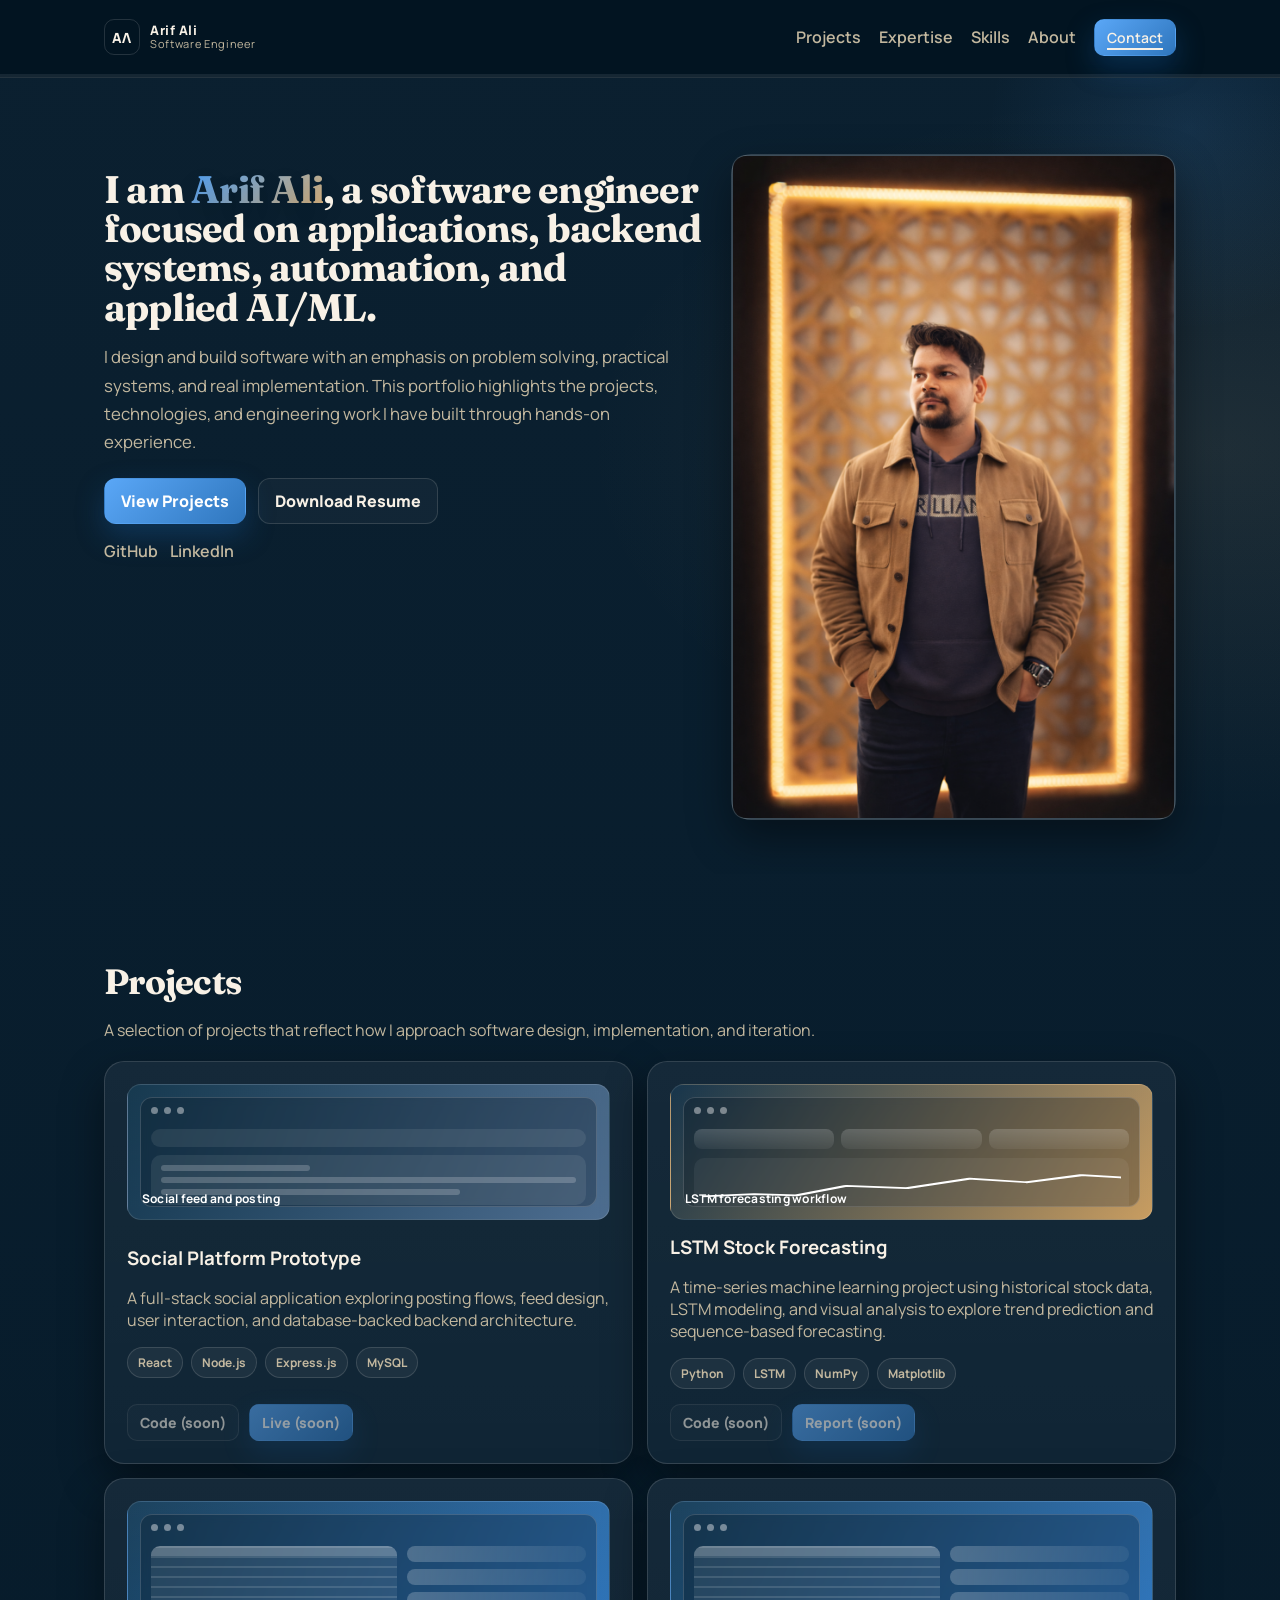
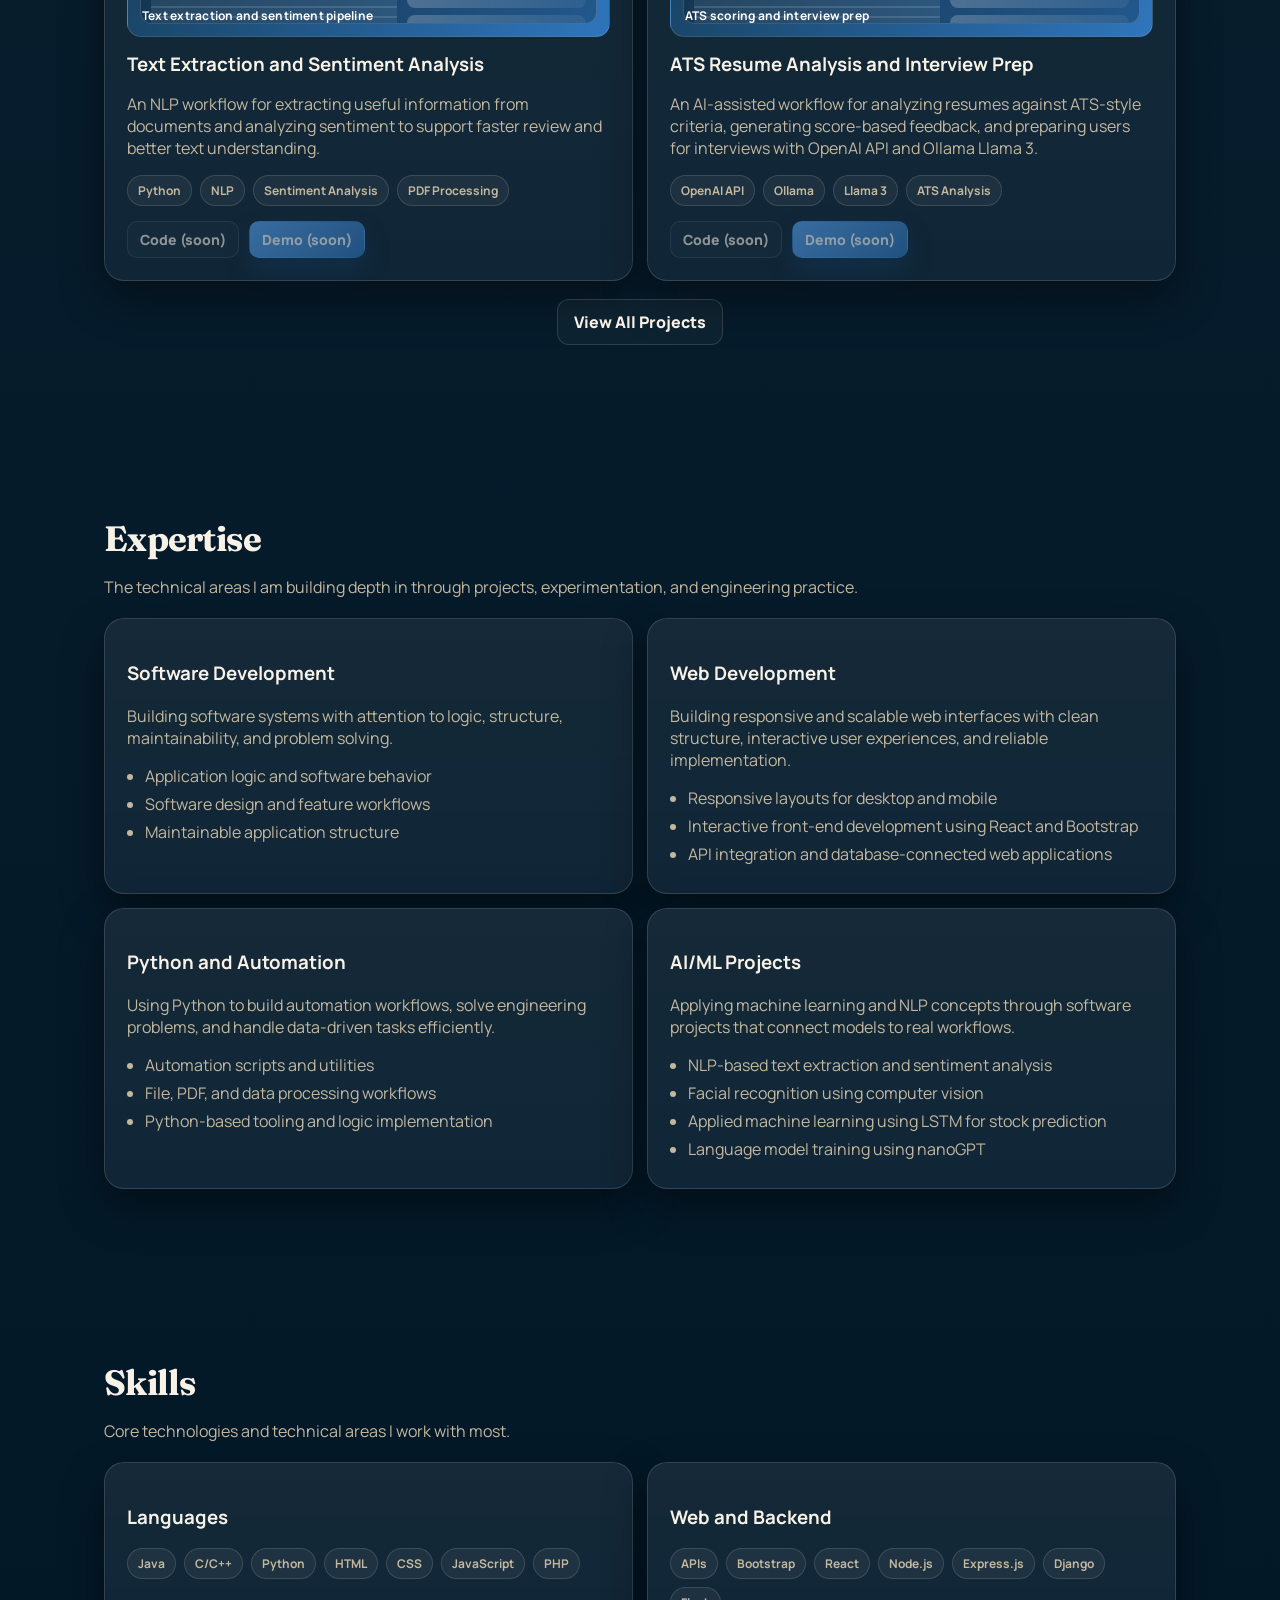
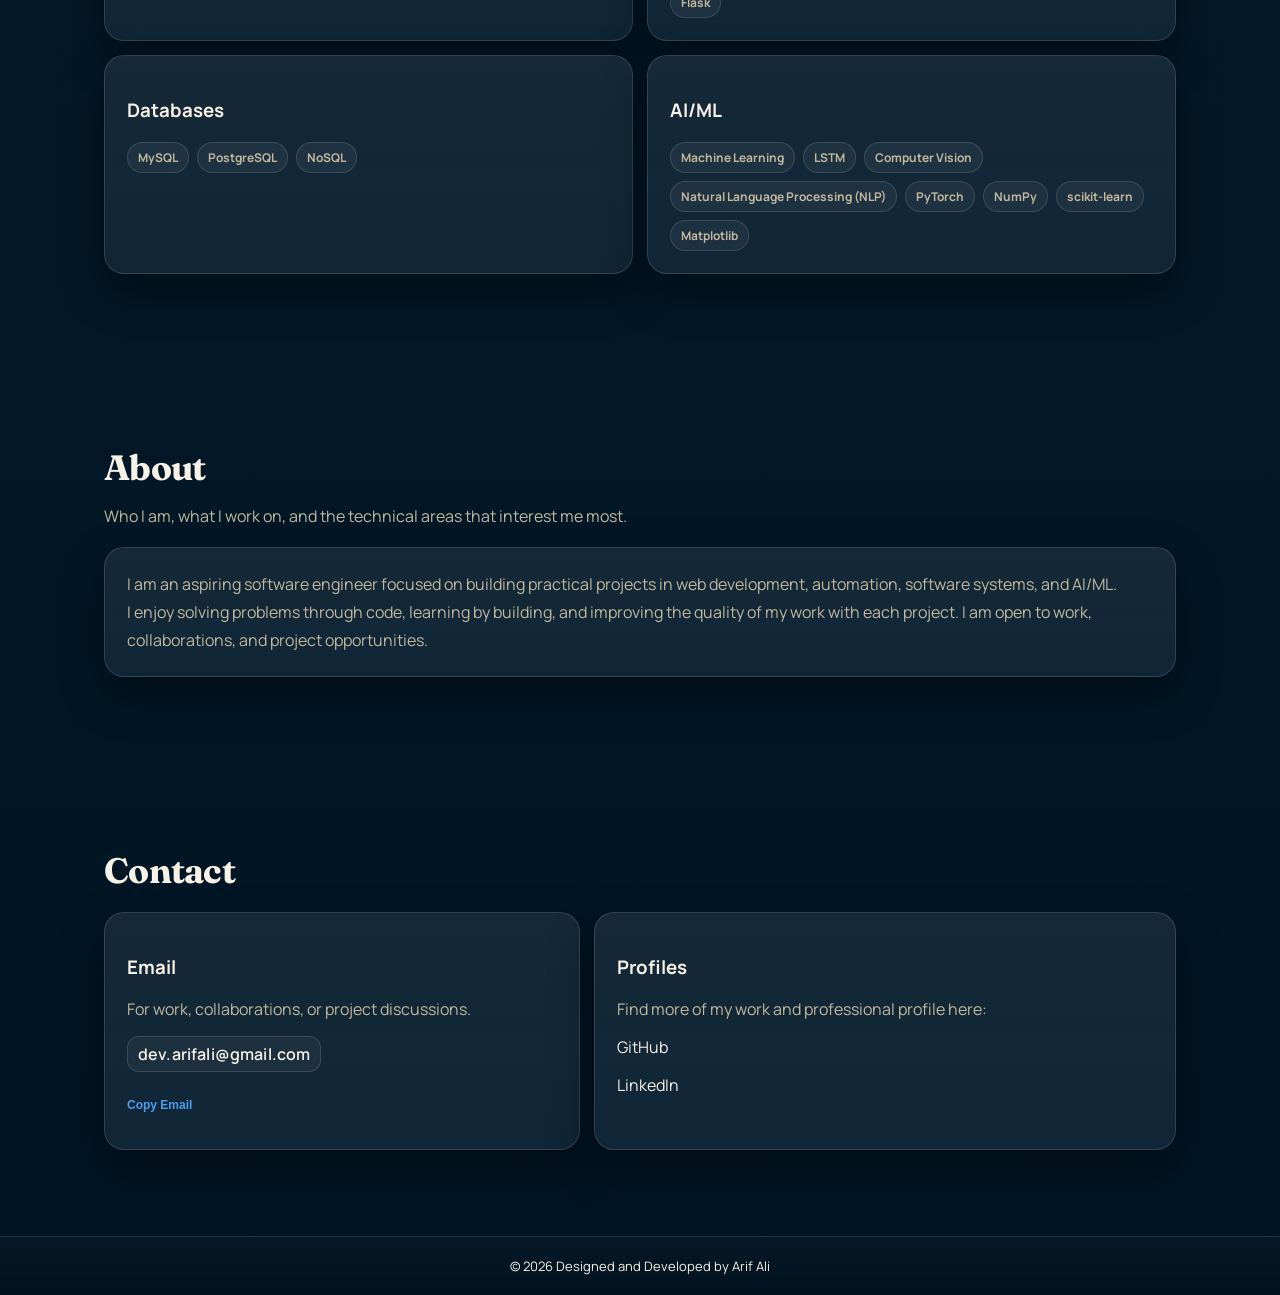
==== index.html @ b3d39519 "created portfolio website" ====
﻿<!doctype html>
<html lang="en">
<head>
  <meta charset="utf-8" />
  <meta name="viewport" content="width=device-width, initial-scale=1" />
  <title>Arif Ali | Software Engineer Portfolio</title>
  <meta name="description" content="Arif Ali - Software engineer portfolio focused on applications, backend systems, Python, automation, and AI/ML projects." />
  <meta name="author" content="Arif Ali" />
  <meta property="og:title" content="Arif Ali | Software Engineer Portfolio" />
  <meta property="og:description" content="Portfolio of Arif Ali featuring projects, skills, and software engineering work." />
  <meta property="og:type" content="website" />
  <meta property="og:url" content="https://arifali.me/" />
  <meta property="og:image" content="https://arifali.me/og-image.png" />
  <meta name="twitter:card" content="summary_large_image" />
  <meta name="twitter:title" content="Arif Ali | Software Engineer Portfolio" />
  <meta name="twitter:description" content="Portfolio of Arif Ali featuring projects, skills, and software engineering work." />
  <meta name="twitter:image" content="https://arifali.me/og-image.png" />
  <link rel="icon" type="image/svg+xml" href="data:image/svg+xml,%3Csvg xmlns='http://www.w3.org/2000/svg' viewBox='0 0 64 64'%3E%3Crect width='64' height='64' rx='14' fill='%23001524'/%3E%3Ctext x='50%25' y='54%25' text-anchor='middle' font-size='24' font-family='Arial' font-weight='700' fill='%23f8f1e6'%3EA%CE%9B%3C/text%3E%3C/svg%3E" />
  <link rel="preconnect" href="https://fonts.googleapis.com">
  <link rel="preconnect" href="https://fonts.gstatic.com" crossorigin>
  <link href="https://fonts.googleapis.com/css2?family=Manrope:wght@400;500;600;700;800&family=Fraunces:opsz,wght@9..144,600;9..144,700&display=swap" rel="stylesheet">
  <link rel="stylesheet" href="style.css" />
</head>

<body>
  <header class="header">
    <div class="container nav">
      <a class="brand" href="#top" aria-label="Home">
        <span class="brand-mark" aria-hidden="true">AΛ</span>
        <span class="brand-text">
          <strong>Arif Ali</strong>
          <small>Software Engineer</small>
        </span>
      </a>
      <button id="menuToggle" class="menu-toggle" type="button" aria-expanded="false" aria-controls="primaryMenu">Menu</button>
      <nav class="menu" id="primaryMenu" aria-label="Primary">
        <a href="#projects">Projects</a>
        <a href="#expertise">Expertise</a>
        <a href="#skills">Skills</a>
        <a href="#about">About</a>
        <a href="#contact" class="btn btn-sm">Contact</a>
      </nav>
    </div>
    <div class="scroll-progress" aria-hidden="true"><span id="scrollBar"></span></div>
  </header>

  <main id="top">
    <section class="hero">
      <div class="container hero-grid">
        <div class="reveal">
          <h1 class="h1">
            I am <span class="name-accent">Arif Ali</span>, a software engineer focused on applications,
            backend systems, automation, and applied AI/ML.
          </h1>
          <p class="sub">
            I design and build software with an emphasis on problem solving, practical systems, and
            real implementation. This portfolio highlights the projects, technologies, and engineering
            work I have built through hands-on experience.
          </p>

          <div class="cta">
            <a class="btn" href="#projects">View Projects</a>
            <a class="btn btn-ghost" href="assets/resume.pdf" target="_blank" rel="noopener noreferrer">Download Resume</a>
          </div>

          <div class="links">
            <a href="https://github.com/Er-Arif" target="_blank" rel="noopener noreferrer">GitHub</a>
            <a href="https://linkedin.com/in/arifali2904" target="_blank" rel="noopener noreferrer">LinkedIn</a>
          </div>
        </div>

        <div class="card hero-card reveal">
          <div class="hero-photo">
            <img src="assets/arif.PNG" alt="Arif Ali" />
          </div>
        </div>
      </div>
    </section>

    <section id="projects" class="section">
      <div class="container">
        <div class="section-head reveal">
          <h2 class="h2">Projects</h2>
          <p class="muted">A selection of projects that reflect how I approach software design, implementation, and iteration.</p>
        </div>

        <div class="grid">
          <article class="card project reveal">
            <div class="project-visual visual-social">
              <div class="mockup mockup-social" aria-hidden="true">
                <div class="mockup-bar">
                  <span></span><span></span><span></span>
                </div>
                <div class="mockup-screen">
                  <div class="social-composer"></div>
                  <div class="social-post">
                    <b></b><b></b><b></b>
                  </div>
                  <div class="social-post short">
                    <b></b><b></b>
                  </div>
                </div>
              </div>
              <span>Social feed and posting</span>
            </div>
            <div class="project-top">
              <h3>Social Platform Prototype</h3>
              <p class="muted">A full-stack social application exploring posting flows, feed design, user interaction, and database-backed backend architecture.</p>
              <div class="chips">
                <span>React</span><span>Node.js</span><span>Express.js</span><span>MySQL</span>
              </div>
            </div>
            <div class="project-actions">
              <a class="btn btn-sm btn-ghost" href="#" aria-disabled="true" title="Add the project repository later">Code (soon)</a>
              <a class="btn btn-sm" href="#" aria-disabled="true" title="Add the deployed project later">Live (soon)</a>
            </div>
          </article>

          <article class="card project reveal">
            <div class="project-visual visual-stock">
              <div class="mockup mockup-chart" aria-hidden="true">
                <div class="mockup-bar">
                  <span></span><span></span><span></span>
                </div>
                <div class="mockup-screen">
                  <div class="chart-stats">
                    <b></b><b></b><b></b>
                  </div>
                  <div class="chart-line">
                    <svg viewBox="0 0 160 64" preserveAspectRatio="none" aria-hidden="true">
                      <polyline points="0,48 20,44 36,46 55,30 78,34 102,18 124,24 145,12 160,16"></polyline>
                    </svg>
                  </div>
                </div>
              </div>
              <span>LSTM forecasting workflow</span>
            </div>
            <div class="project-top">
              <h3>LSTM Stock Forecasting</h3>
              <p class="muted">A time-series machine learning project using historical stock data, LSTM modeling, and visual analysis to explore trend prediction and sequence-based forecasting.</p>
              <div class="chips">
                <span>Python</span><span>LSTM</span><span>NumPy</span><span>Matplotlib</span>
              </div>
            </div>
            <div class="project-actions">
              <a class="btn btn-sm btn-ghost" href="#" aria-disabled="true" title="Add the project repository later">Code (soon)</a>
              <a class="btn btn-sm" href="#" aria-disabled="true" title="Add the project write-up later">Report (soon)</a>
            </div>
          </article>

          <article class="card project reveal">
            <div class="project-visual visual-nlp">
              <div class="mockup mockup-doc" aria-hidden="true">
                <div class="mockup-bar">
                  <span></span><span></span><span></span>
                </div>
                <div class="mockup-screen">
                  <div class="doc-sheet"></div>
                  <div class="doc-panel">
                    <b></b><b></b><b></b><b></b>
                  </div>
                </div>
              </div>
              <span>Text extraction and sentiment pipeline</span>
            </div>
            <div class="project-top">
              <h3>Text Extraction and Sentiment Analysis</h3>
              <p class="muted">An NLP workflow for extracting useful information from documents and analyzing sentiment to support faster review and better text understanding.</p>
              <div class="chips">
                <span>Python</span><span>NLP</span><span>Sentiment Analysis</span><span>PDF Processing</span>
              </div>
            </div>
            <div class="project-actions">
              <a class="btn btn-sm btn-ghost" href="#" aria-disabled="true" title="Add the project repository later">Code (soon)</a>
              <a class="btn btn-sm" href="#" aria-disabled="true" title="Add the demo later">Demo (soon)</a>
            </div>
          </article>

          <article class="card project reveal">
            <div class="project-visual visual-nlp">
              <div class="mockup mockup-doc" aria-hidden="true">
                <div class="mockup-bar">
                  <span></span><span></span><span></span>
                </div>
                <div class="mockup-screen">
                  <div class="doc-sheet"></div>
                  <div class="doc-panel">
                    <b></b><b></b><b></b><b></b>
                  </div>
                </div>
              </div>
              <span>ATS scoring and interview prep</span>
            </div>
            <div class="project-top">
              <h3>ATS Resume Analysis and Interview Prep</h3>
              <p class="muted">An AI-assisted workflow for analyzing resumes against ATS-style criteria, generating score-based feedback, and preparing users for interviews with OpenAI API and Ollama Llama 3.</p>
              <div class="chips">
                <span>OpenAI API</span><span>Ollama</span><span>Llama 3</span><span>ATS Analysis</span>
              </div>
            </div>
            <div class="project-actions">
              <a class="btn btn-sm btn-ghost" href="#" aria-disabled="true" title="Add the project repository later">Code (soon)</a>
              <a class="btn btn-sm" href="#" aria-disabled="true" title="Add the demo later">Demo (soon)</a>
            </div>
          </article>
        </div>

        <div class="section-actions reveal">
          <a class="btn btn-ghost" href="projects.html">View All Projects</a>
        </div>
      </div>
    </section>

    <section id="expertise" class="section">
      <div class="container">
        <div class="section-head reveal">
          <h2 class="h2">Expertise</h2>
          <p class="muted">The technical areas I am building depth in through projects, experimentation, and engineering practice.</p>
        </div>

        <div class="grid">
          <article class="card reveal">
            <h3>Software Development</h3>
            <p class="muted">Building software systems with attention to logic, structure, maintainability, and problem solving.</p>
            <ul class="list">
              <li>Application logic and software behavior</li>
              <li>Software design and feature workflows</li>
              <li>Maintainable application structure</li>
            </ul>
          </article>

          <article class="card reveal">
            <h3>Web Development</h3>
            <p class="muted">Building responsive and scalable web interfaces with clean structure, interactive user experiences, and reliable implementation.</p>
            <ul class="list">
              <li>Responsive layouts for desktop and mobile</li>
              <li>Interactive front-end development using React and Bootstrap</li>
              <li>API integration and database-connected web applications</li>
            </ul>
          </article>

          <article class="card reveal">
            <h3>Python and Automation</h3>
            <p class="muted">Using Python to build automation workflows, solve engineering problems, and handle data-driven tasks efficiently.</p>
            <ul class="list">
              <li>Automation scripts and utilities</li>
              <li>File, PDF, and data processing workflows</li>
              <li>Python-based tooling and logic implementation</li>
            </ul>
          </article>

          <article class="card reveal">
            <h3>AI/ML Projects</h3>
            <p class="muted">Applying machine learning and NLP concepts through software projects that connect models to real workflows.</p>
            <ul class="list">
              <li>NLP-based text extraction and sentiment analysis</li>
              <li>Facial recognition using computer vision</li>
              <li>Applied machine learning using LSTM for stock prediction</li>
              <li>Language model training using nanoGPT</li>
            </ul>
          </article>
        </div>
      </div>
    </section>

    <section id="skills" class="section">
      <div class="container">
        <div class="section-head reveal">
          <h2 class="h2">Skills</h2>
          <p class="muted">Core technologies and technical areas I work with most.</p>
        </div>

        <div class="grid skills-grid">
          <article class="card reveal">
            <h3>Languages</h3>
            <div class="chips">
              <span>Java</span><span>C/C++</span><span>Python</span><span>HTML</span><span>CSS</span><span>JavaScript</span><span>PHP</span>
            </div>
          </article>

          <article class="card reveal">
            <h3>Web and Backend</h3>
            <div class="chips">
              <span>APIs</span><span>Bootstrap</span><span>React</span><span>Node.js</span><span>Express.js</span><span>Django</span><span>Flask</span>
            </div>
          </article>

          <article class="card reveal">
            <h3>Databases</h3>
            <div class="chips">
              <span>MySQL</span><span>PostgreSQL</span><span>NoSQL</span>
            </div>
          </article>

          <article class="card reveal">
            <h3>AI/ML</h3>
            <div class="chips">
              <span>Machine Learning</span><span>LSTM</span><span>Computer Vision</span><span>Natural Language Processing (NLP)</span><span>PyTorch</span><span>NumPy</span><span>scikit-learn</span><span>Matplotlib</span>
            </div>
          </article>
        </div>
      </div>
    </section>

    <section id="about" class="section">
      <div class="container">
        <div class="section-head reveal">
          <h2 class="h2">About</h2>
          <p class="muted">Who I am, what I work on, and the technical areas that interest me most.</p>
        </div>

        <div class="card about reveal">
          <p>
            I am an aspiring software engineer focused on building practical projects in web
            development, automation, software systems, and AI/ML. <br>I enjoy solving problems
            through code, learning by building, and improving the quality of my work with each
            project. I am open to work, collaborations, and project opportunities.
          </p>
        </div>
      </div>
    </section>

    <section id="contact" class="section">
      <div class="container">
        <div class="section-head reveal">
          <h2 class="h2">Contact</h2>
        </div>

        <div class="grid contact-grid">
          <div class="card reveal">
            <h3>Email</h3>
            <p class="muted">For work, collaborations, or project discussions.</p>
            <p><a class="contact-email" href="mailto:dev.arifali@gmail.com">dev.arifali@gmail.com</a></p>
            <button class="btn btn-sm btn-ghost copy-email-btn" type="button" data-email="dev.arifali@gmail.com">Copy Email</button>
            <p class="muted small copy-email-status" aria-live="polite"></p>
          </div>

          <div class="card reveal">
            <h3>Profiles</h3>
            <p class="muted">Find more of my work and professional profile here:</p>
            <p><a href="https://github.com/Er-Arif" target="_blank" rel="noopener noreferrer">GitHub</a></p>
            <p><a href="https://linkedin.com/in/arifali2904" target="_blank" rel="noopener noreferrer">LinkedIn</a></p>
          </div>
        </div>
      </div>
    </section>
  </main>

  <footer class="footer">
    <div class="container footer-inner">
      <div class="footer-bottom">
        <span class="muted footer-status">© <span id="year"></span> Designed and Developed by Arif Ali</span>
      </div>
    </div>
  </footer>

  <script src="script.js"></script>
</body>
</html>
---- style.css ----
﻿:root{
  --bg:#001524;
  --bg-soft:#0b2030;
  --ink:#f8f1e6;
  --muted:#c3b89f;
  --line:rgba(248,241,230,.14);
  --brand:#4c9df2;
  --brand-strong:#2f76bd;
  --accent:#d7b07a;
  --card:#102535;
  --shadow:0 18px 44px rgba(0,0,0,.42);
  --header-bg:rgba(2,19,33,.9);
  --footer-bg:rgba(2,19,33,.82);
  --glow-1:rgba(76,157,242,.16);
  --glow-2:rgba(215,176,122,.1);
  --hero-halo:rgba(76,157,242,.12);
  --ghost-bg:rgba(255,255,255,.045);
  --chip-bg:rgba(255,255,255,.05);
  --progress-track:rgba(255,255,255,.08);
  --radius:20px;
  --max:1120px;
}
*{box-sizing:border-box}
html{scroll-behavior:smooth}
body{
  margin:0;
  color:var(--ink);
  font-family:Manrope, "Segoe UI", sans-serif;
  background:
    radial-gradient(900px 460px at 10% -10%, var(--glow-1), transparent 70%),
    radial-gradient(900px 520px at 95% 10%, var(--glow-2), transparent 70%),
    linear-gradient(180deg, var(--bg-soft), var(--bg));
}
::selection{
  background:rgba(88,178,160,.24);
  color:var(--ink);
}

main{overflow:hidden}
a{color:inherit;text-decoration:none}
a:hover{opacity:.9}
.container{max-width:var(--max);margin:0 auto;padding:0 24px}

.header{
  position:sticky;
  top:0;
  z-index:50;
  border-bottom:1px solid var(--line);
  background:var(--header-bg);
  backdrop-filter:blur(8px);
}
.scroll-progress{
  height:3px;
  width:100%;
  background:var(--progress-track);
}
.scroll-progress span{
  display:block;
  width:0%;
  height:100%;
  background:linear-gradient(90deg,var(--brand),var(--accent));
  transition:width .12s linear;
}
.nav{
  height:74px;
  display:flex;
  align-items:center;
  justify-content:space-between;
  gap:14px;
  position:relative;
}
.brand{
  display:inline-flex;
  align-items:center;
  gap:10px;
  font-family:Fraunces, Georgia, serif;
  letter-spacing:.3px;
}
.brand-mark{
  width:36px;
  height:36px;
  display:grid;
  place-items:center;
  border-radius:10px;
  font-family:Manrope, "Segoe UI", sans-serif;
  font-size:14px;
  font-weight:800;
  letter-spacing:.03em;
  color:var(--ink);
  background:transparent;
  border:1px solid var(--line);
  box-shadow:none;
}
.brand-text{
  display:flex;
  flex-direction:column;
  line-height:1.05;
}
.brand-text strong{
  font-family:Manrope, "Segoe UI", sans-serif;
  font-size:13px;
  font-weight:800;
  letter-spacing:.04em;
  color:var(--ink);
}
.brand-text small{
  font-family:Manrope, "Segoe UI", sans-serif;
  font-size:11px;
  color:var(--muted);
  letter-spacing:.06em;
}
.menu{display:flex;gap:18px;align-items:center}
.menu a{color:var(--muted);font-weight:600}
.menu a:hover{color:var(--ink)}
.menu a.active{
  color:var(--ink);
  text-decoration:underline;
  text-decoration-thickness:2px;
  text-underline-offset:5px;
}
.menu-toggle{
  display:none;
  border:1px solid var(--line);
  background:var(--ghost-bg);
  color:var(--ink);
  padding:8px 12px;
  border-radius:10px;
  font-weight:700;
}

.section{padding:86px 0}
.hero{padding:76px 0 54px}
.hero{
  position:relative;
  overflow:hidden;
}
.hero::after{
  content:"";
  position:absolute;
  width:420px;
  height:420px;
  right:-120px;
  top:-160px;
  border-radius:50%;
  background:radial-gradient(circle, var(--hero-halo), transparent 68%);
  transform:translateY(var(--hero-shift, 0px));
  pointer-events:none;
}
.hero-grid{
  display:grid;
  grid-template-columns:1.15fr .85fr;
  gap:24px;
  align-items:start;
  position:relative;
  z-index:1;
}
.h1{
  margin:16px 0 14px;
  font-family:Fraunces, Georgia, serif;
  font-size:clamp(1.6rem, 5vw, 2.4rem);
  line-height:1.02;
  letter-spacing:-.02em;
}
.name-accent{
  background:linear-gradient(135deg, var(--brand), var(--accent));
  -webkit-background-clip:text;
  background-clip:text;
  color:transparent;
  display:inline-block;
  text-shadow:0 10px 24px rgba(0,0,0,.16);
}
.sub{
  max-width:57ch;
  color:var(--muted);
  font-size:1.05rem;
  line-height:1.68;
}
.cta,.links{display:flex;flex-wrap:wrap;gap:12px}
.cta{margin-top:22px}
.links{margin-top:16px;color:var(--muted);font-weight:600}

.btn{
  display:inline-flex;
  align-items:center;
  justify-content:center;
  border:1px solid transparent;
  border-radius:12px;
  padding:11px 16px;
  font-weight:800;
  transition:transform .2s ease, box-shadow .2s ease;
}
.btn:hover{transform:translateY(-2px)}
.btn:active{transform:translateY(0)}
.btn:not(.btn-ghost){
  background:linear-gradient(135deg, #5aa7f7, #2f76bd);
  color:#fff;
  box-shadow:0 12px 28px rgba(24,95,164,.34);
}
.btn-ghost{
  border-color:rgba(248,241,230,.14);
  background:rgba(255,255,255,.035);
  color:var(--ink);
}
.btn-sm{padding:8px 12px;font-size:14px;border-radius:10px}

.card{
  background:
    linear-gradient(180deg, rgba(255,255,255,.018), rgba(255,255,255,0)),
    var(--card);
  border:1px solid var(--line);
  border-radius:var(--radius);
  box-shadow:var(--shadow);
  padding:22px;
  transition:transform .2s ease, box-shadow .2s ease;
}
.card:hover{
  transform:translateY(-3px);
  box-shadow:0 18px 44px rgba(0,0,0,.4);
}
.hero-card{
  display:flex;
  flex-direction:column;
  gap:14px;
  align-self:start;
  padding:0;
}
.hero-photo{
  border-radius:14px;
  overflow:hidden;
  min-height:220px;
  border:1px solid var(--line);
  background:var(--ghost-bg);
}
.hero-photo img{
  display:block;
  width:100%;
  height:100%;
  object-fit:cover;
}

.section-head{margin-bottom:20px}
.section-actions{
  margin-top:18px;
  display:flex;
  justify-content:center;
}
.h2{
  margin:0 0 7px;
  font-size:clamp(1.6rem, 3vw, 2.2rem);
  font-family:Fraunces, Georgia, serif;
  letter-spacing:-.02em;
}
.eyebrow{
  margin:0 0 10px;
  color:var(--accent);
  font-size:12px;
  font-weight:800;
  letter-spacing:.14em;
  text-transform:uppercase;
}
.page-hero{
  padding-bottom:30px;
}
.page-intro{
  max-width:760px;
}
.muted{color:var(--muted)}
.small{font-size:13px}

.grid{display:grid;grid-template-columns:repeat(2,minmax(0,1fr));gap:14px}
.skills-grid{
  grid-template-columns:repeat(2,minmax(0,1fr));
}
.project{
  min-height:208px;
  display:flex;
  flex-direction:column;
  justify-content:space-between;
}
.project-visual{
  border:1px solid var(--line);
  border-radius:14px;
  height:136px;
  margin-bottom:14px;
  position:relative;
  overflow:hidden;
  padding:12px;
}
.project-visual::before{
  content:"";
  position:absolute;
  inset:0;
  background:linear-gradient(180deg, rgba(255,255,255,.03), rgba(255,255,255,0));
  pointer-events:none;
}
.project-visual > span{
  position:absolute;
  left:14px;
  bottom:12px;
  font-size:12px;
  font-weight:700;
  color:#fff;
  letter-spacing:.02em;
  z-index:2;
}
.mockup{
  position:relative;
  height:100%;
  border:1px solid rgba(255,255,255,.16);
  border-radius:12px;
  background:rgba(7,15,26,.28);
  backdrop-filter:blur(4px);
  overflow:hidden;
}
.mockup-bar{
  display:flex;
  gap:6px;
  padding:9px 10px 7px;
}
.mockup-bar span{
  position:static;
  width:7px;
  height:7px;
  border-radius:999px;
  background:rgba(255,255,255,.42);
}
.mockup-screen{
  display:grid;
  height:calc(100% - 23px);
  padding:8px 10px 28px;
}
.mockup-gallery .mockup-screen{
  grid-template-columns:24px 1fr;
  gap:10px;
}
.mockup-sidebar{
  border-radius:7px;
  background:linear-gradient(180deg, rgba(255,255,255,.18), rgba(255,255,255,.04));
}
.mockup-gallery-grid{
  display:grid;
  grid-template-columns:repeat(3, minmax(0, 1fr));
  gap:7px;
}
.mockup-gallery-grid i,
.doc-panel b,
.chart-stats b,
.social-post b{
  display:block;
}
.mockup-gallery-grid i{
  border-radius:8px;
  background:linear-gradient(135deg, rgba(255,255,255,.22), rgba(255,255,255,.05));
}
.mockup-doc .mockup-screen{
  grid-template-columns:1.1fr .8fr;
  gap:10px;
}
.doc-sheet{
  border-radius:9px;
  background:
    linear-gradient(180deg, rgba(255,255,255,.24) 0 10px, transparent 10px),
    repeating-linear-gradient(180deg, rgba(255,255,255,.13), rgba(255,255,255,.13) 2px, transparent 2px, transparent 10px),
    rgba(255,255,255,.08);
}
.doc-panel{
  display:grid;
  gap:7px;
  align-content:start;
}
.doc-panel b{
  height:16px;
  border-radius:999px;
  background:linear-gradient(90deg, rgba(255,255,255,.22), rgba(255,255,255,.06));
}
.chart-stats{
  display:grid;
  grid-template-columns:repeat(3, minmax(0, 1fr));
  gap:7px;
  margin-bottom:9px;
}
.chart-stats b{
  height:20px;
  border-radius:8px;
  background:linear-gradient(180deg, rgba(255,255,255,.18), rgba(255,255,255,.06));
}
.chart-line{
  border-radius:10px;
  background:rgba(255,255,255,.05);
  padding:10px 8px;
  min-height:58px;
}
.chart-line svg{
  width:100%;
  height:100%;
}
.chart-line polyline{
  fill:none;
  stroke:#fff;
  stroke-width:3;
  stroke-linecap:round;
  stroke-linejoin:round;
}
.mockup-social .mockup-screen{
  gap:8px;
  align-content:start;
}
.social-composer,
.social-post{
  border-radius:10px;
  background:rgba(255,255,255,.08);
}
.social-composer{
  height:18px;
}
.social-post{
  padding:10px;
  display:grid;
  gap:6px;
}
.social-post.short{
  width:78%;
}
.social-post b{
  height:6px;
  border-radius:999px;
  background:rgba(255,255,255,.2);
}
.social-post b:first-child{
  width:36%;
}
.social-post b:nth-child(2){
  width:100%;
}
.social-post b:nth-child(3){
  width:72%;
}
.visual-photo{background:linear-gradient(130deg, #173d62, #876445)}
.visual-nlp{background:linear-gradient(130deg, #153c58, #2f76bd)}
.visual-stock{background:linear-gradient(130deg, #102f46, #c89d61)}
.visual-social{background:linear-gradient(130deg, #0f334a, #4e6e91)}
.project h3{margin:0}
.project-actions{display:flex;gap:10px;margin-top:15px;flex-wrap:wrap}
.project a[aria-disabled="true"]{opacity:.55;pointer-events:none}

.chips{display:flex;gap:8px;flex-wrap:wrap;margin-top:12px}
.chips span{
  padding:6px 10px;
  border-radius:999px;
  border:1px solid var(--line);
  background:var(--chip-bg);
  color:var(--muted);
  font-size:12px;
  font-weight:700;
}
.list{margin:10px 0 0;padding-left:18px;color:var(--muted)}
.list li{margin:6px 0}
.about p{margin:0;color:var(--muted);line-height:1.75}
.contact-email{
  display:inline-flex;
  align-items:center;
  padding:6px 10px;
  border:1px solid var(--line);
  border-radius:12px;
  background:var(--ghost-bg);
  color:var(--ink);
  font-weight:600;
  letter-spacing:.01em;
}
.copy-email-btn{
  margin-top:10px;
  padding:0;
  border:none;
  background:transparent;
  color:var(--brand);
  font-size:12px;
  font-weight:700;
  border-radius:0;
  box-shadow:none;
}
.copy-email-btn:hover{
  transform:none;
  color:var(--accent);
  text-decoration:underline;
  text-underline-offset:4px;
}
.copy-email-btn:active{
  transform:none;
}
.copy-email-status{margin-top:10px}

.contact-grid{grid-template-columns:.9fr 1.1fr}
.footer{
  border-top:1px solid var(--line);
  padding:20px 0;
  background:
    linear-gradient(180deg, rgba(255,255,255,.02), rgba(255,255,255,0)),
    var(--footer-bg);
}
.footer-inner{
  display:block;
}
.footer-bottom{
  display:flex;
  justify-content:center;
}
.footer-status{
  font-size:13px;
  text-align:center;
  color:#f8f1e6;
}

.reveal{
  opacity:0;
  transform:translateY(16px);
  transition:opacity .55s ease, transform .55s ease;
}
.reveal.is-visible{
  opacity:1;
  transform:translateY(0);
}

@media (max-width:900px){
  .nav{height:auto;padding:16px 0;flex-wrap:wrap;gap:16px}
  .hero-grid{grid-template-columns:1fr}
  .contact-grid,.grid{grid-template-columns:1fr}
  .footer-top{
    flex-direction:column;
    align-items:flex-start;
  }
  .menu-toggle{
    display:inline-flex;
    margin-left:auto;
    padding:10px 14px;
    border-radius:12px;
  }
  .menu{
    position:absolute;
    right:0;
    top:100%;
    width:max-content;
    min-width:190px;
    margin-top:10px;
    padding:14px 16px;
    border:1px solid var(--line);
    border-radius:16px;
    background:var(--bg-soft);
    display:none;
    flex-direction:column;
    align-items:flex-start;
    gap:12px;
    box-shadow:var(--shadow);
    z-index:60;
  }
  .menu.open{display:flex}
  .menu a{font-size:15px}
  .brand-mark{width:40px;height:40px;font-size:15px}
  .brand-text strong{font-size:12px}
  .brand-text small{font-size:11px}
}

@media (max-width:560px){
  .container{padding:0 16px}
  .section{padding:70px 0}
  .hero{padding-top:58px}
}
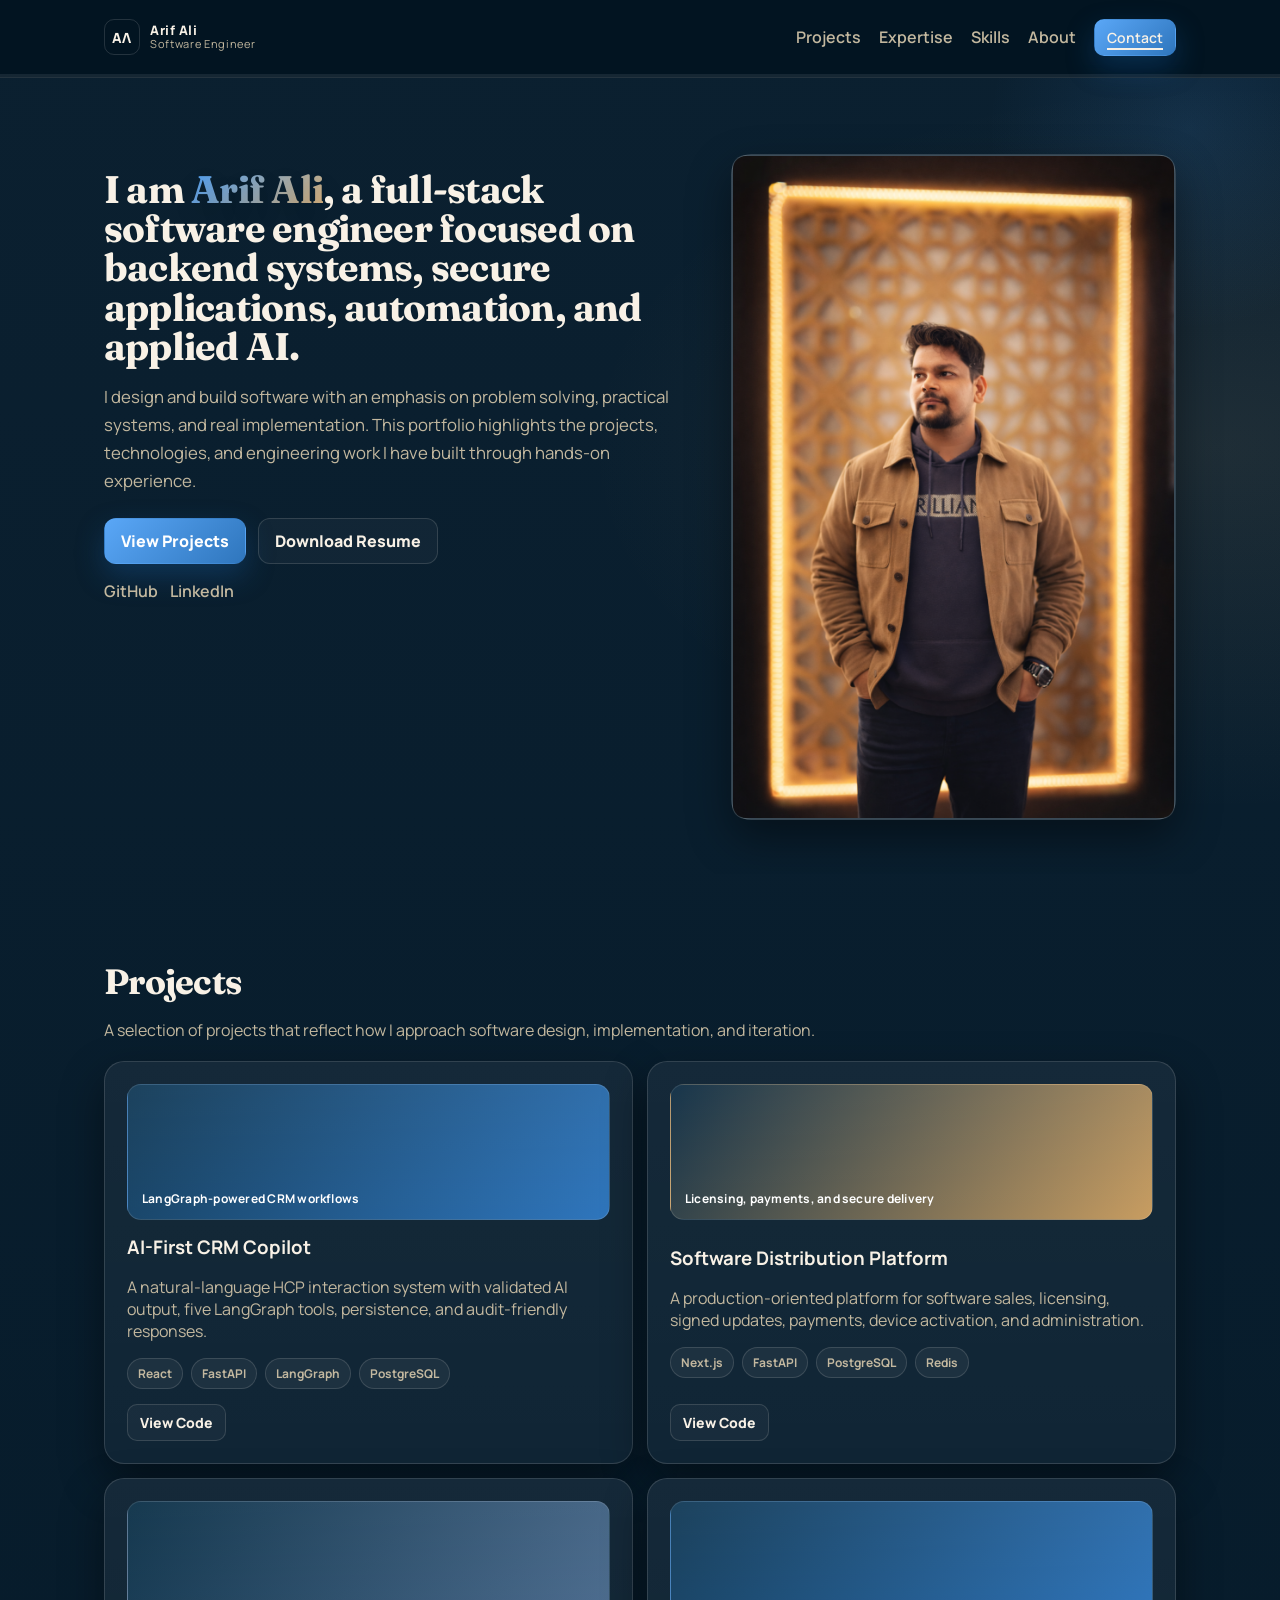
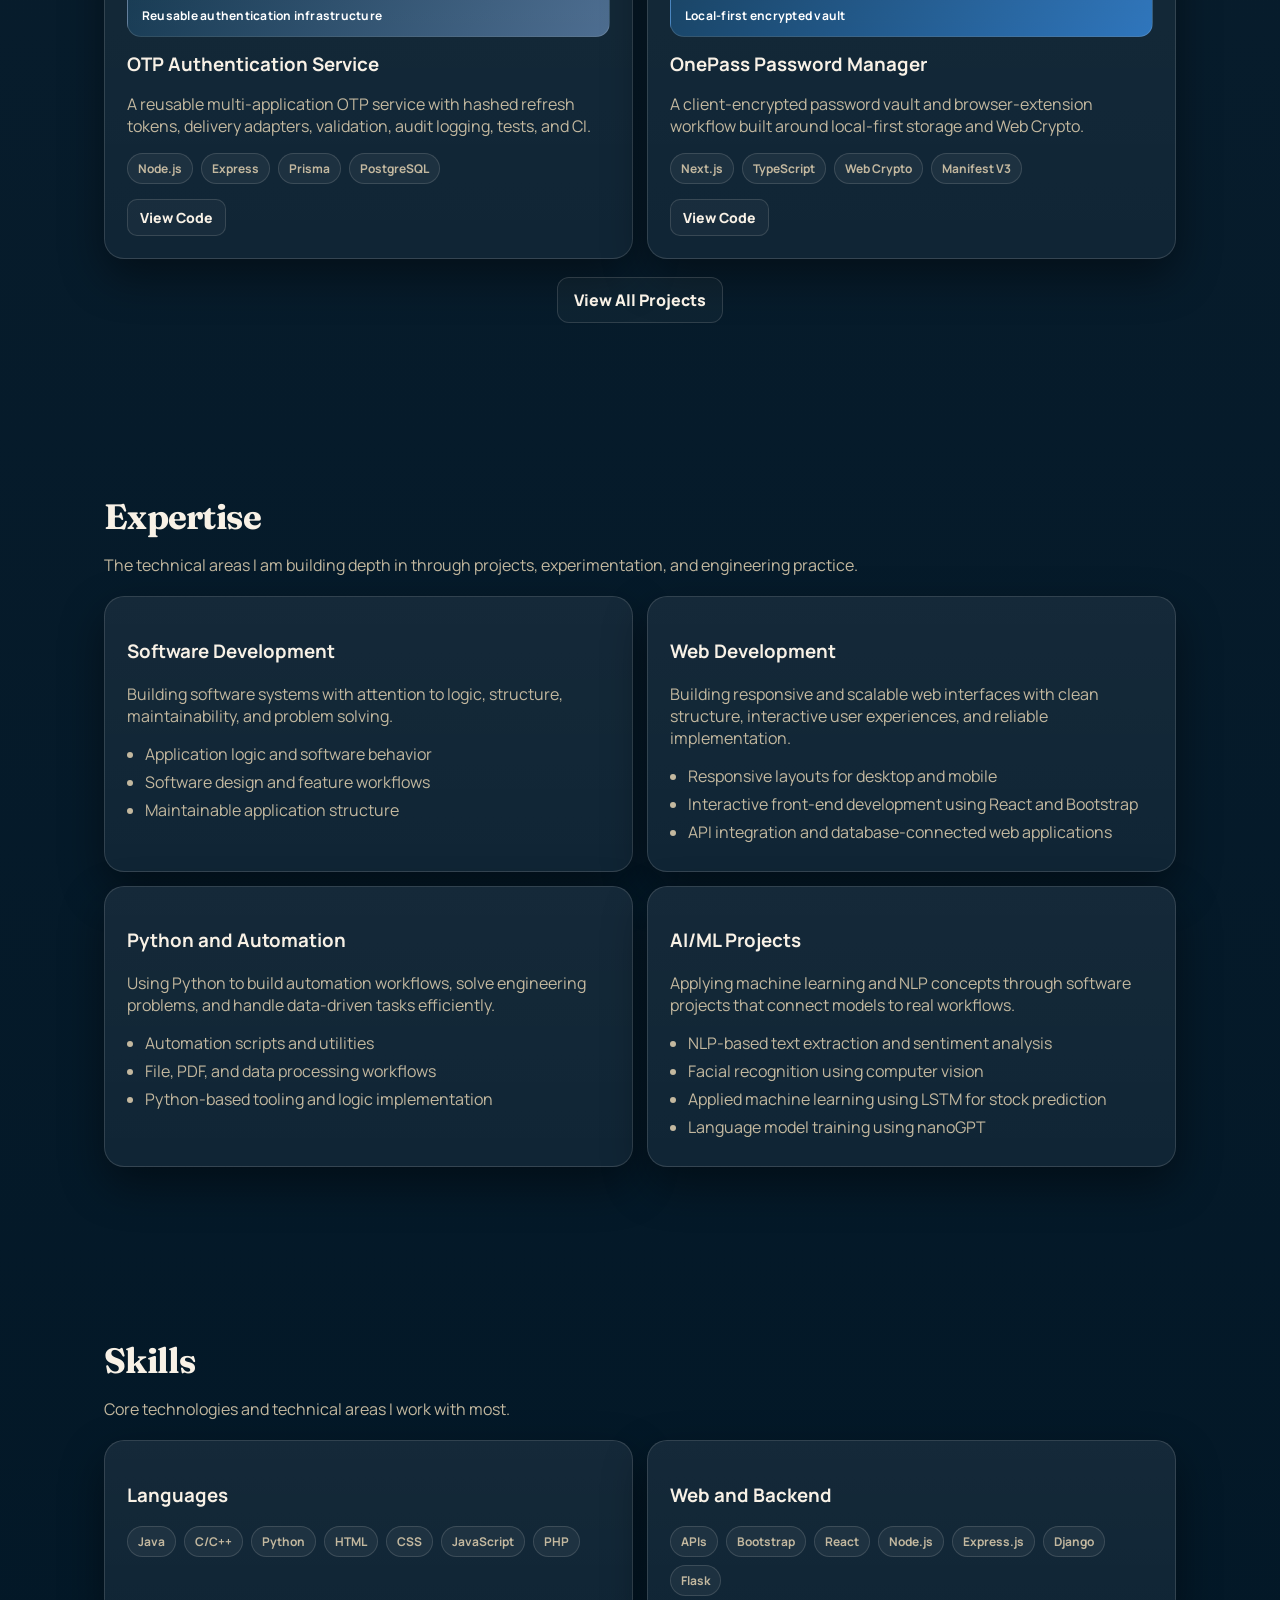
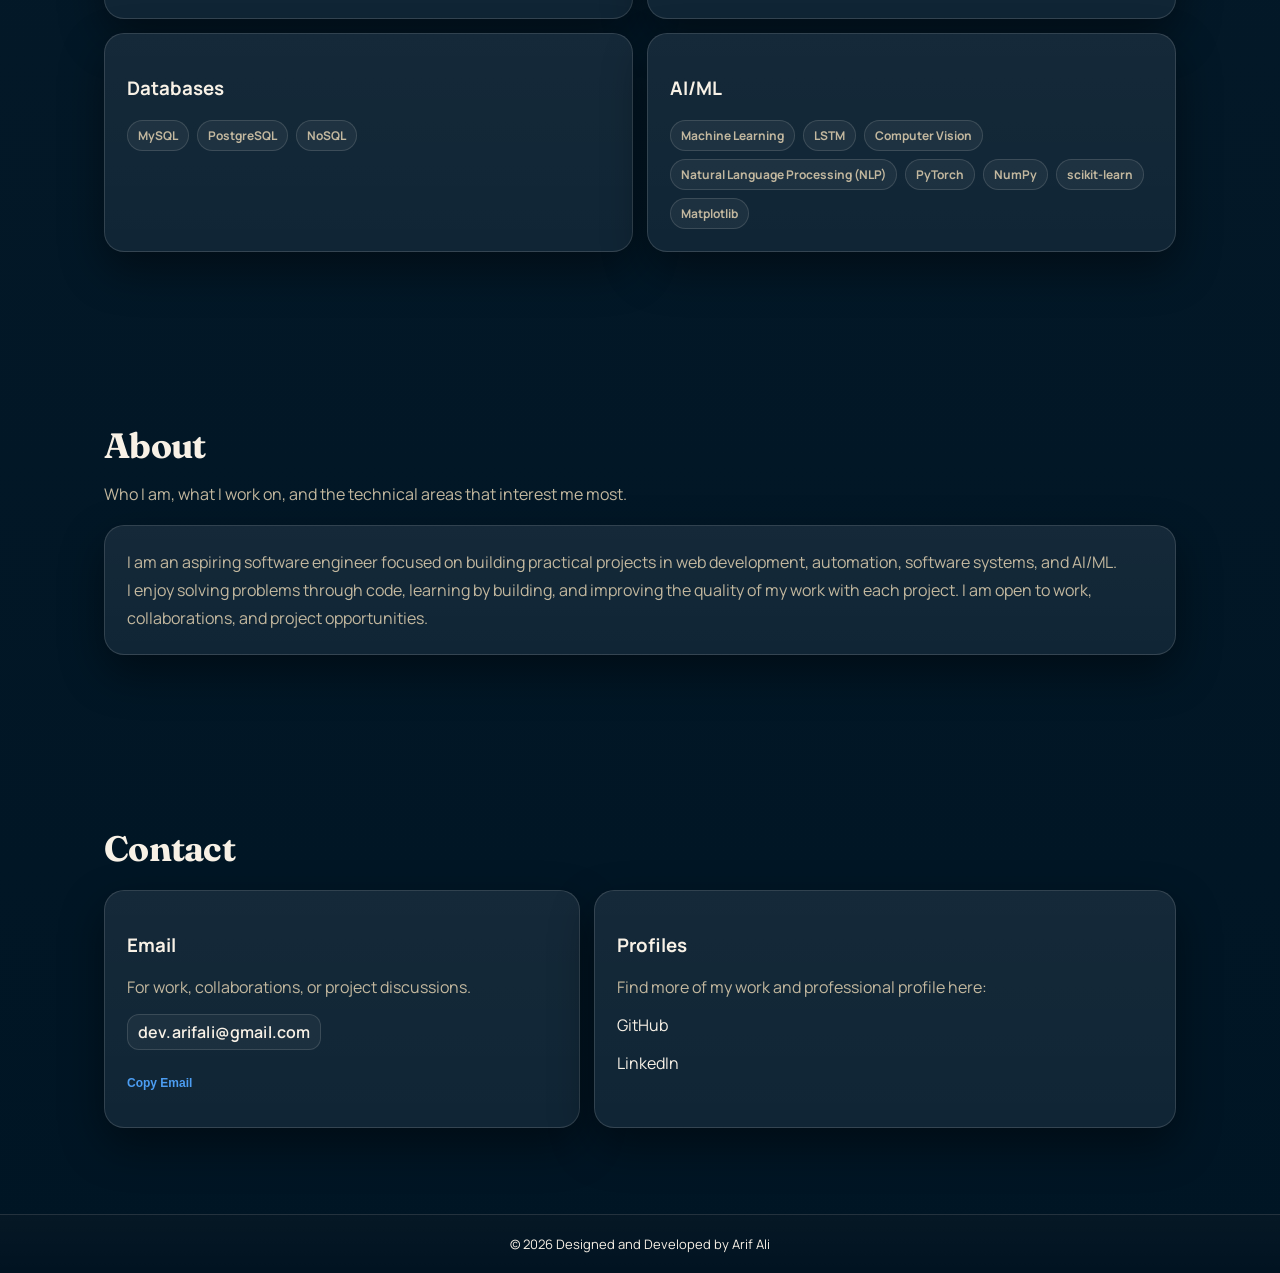
==== commit 5731d520: "Showcase verified public projects" ====
--- a/index.html
+++ b/index.html
@@ -49,8 +49,8 @@
       <div class="container hero-grid">
         <div class="reveal">
           <h1 class="h1">
-            I am <span class="name-accent">Arif Ali</span>, a software engineer focused on applications,
-            backend systems, automation, and applied AI/ML.
+            I am <span class="name-accent">Arif Ali</span>, a full-stack software engineer focused on
+            backend systems, secure applications, automation, and applied AI.
           </h1>
           <p class="sub">
             I design and build software with an emphasis on problem solving, practical systems, and
@@ -86,121 +86,66 @@
 
         <div class="grid">
           <article class="card project reveal">
-            <div class="project-visual visual-social">
-              <div class="mockup mockup-social" aria-hidden="true">
-                <div class="mockup-bar">
-                  <span></span><span></span><span></span>
-                </div>
-                <div class="mockup-screen">
-                  <div class="social-composer"></div>
-                  <div class="social-post">
-                    <b></b><b></b><b></b>
-                  </div>
-                  <div class="social-post short">
-                    <b></b><b></b>
-                  </div>
-                </div>
+            <div class="project-visual visual-nlp">
+              <span>LangGraph-powered CRM workflows</span>
+            </div>
+            <div class="project-top">
+              <h3>AI-First CRM Copilot</h3>
+              <p class="muted">A natural-language HCP interaction system with validated AI output, five LangGraph tools, persistence, and audit-friendly responses.</p>
+              <div class="chips">
+                <span>React</span><span>FastAPI</span><span>LangGraph</span><span>PostgreSQL</span>
               </div>
-              <span>Social feed and posting</span>
-            </div>
-            <div class="project-top">
-              <h3>Social Platform Prototype</h3>
-              <p class="muted">A full-stack social application exploring posting flows, feed design, user interaction, and database-backed backend architecture.</p>
-              <div class="chips">
-                <span>React</span><span>Node.js</span><span>Express.js</span><span>MySQL</span>
-              </div>
             </div>
             <div class="project-actions">
-              <a class="btn btn-sm btn-ghost" href="#" aria-disabled="true" title="Add the project repository later">Code (soon)</a>
-              <a class="btn btn-sm" href="#" aria-disabled="true" title="Add the deployed project later">Live (soon)</a>
+              <a class="btn btn-sm btn-ghost" href="https://github.com/Er-Arif/ai-crm-copilot" target="_blank" rel="noopener noreferrer">View Code</a>
             </div>
           </article>
 
           <article class="card project reveal">
             <div class="project-visual visual-stock">
-              <div class="mockup mockup-chart" aria-hidden="true">
-                <div class="mockup-bar">
-                  <span></span><span></span><span></span>
-                </div>
-                <div class="mockup-screen">
-                  <div class="chart-stats">
-                    <b></b><b></b><b></b>
-                  </div>
-                  <div class="chart-line">
-                    <svg viewBox="0 0 160 64" preserveAspectRatio="none" aria-hidden="true">
-                      <polyline points="0,48 20,44 36,46 55,30 78,34 102,18 124,24 145,12 160,16"></polyline>
-                    </svg>
-                  </div>
-                </div>
+              <span>Licensing, payments, and secure delivery</span>
+            </div>
+            <div class="project-top">
+              <h3>Software Distribution Platform</h3>
+              <p class="muted">A production-oriented platform for software sales, licensing, signed updates, payments, device activation, and administration.</p>
+              <div class="chips">
+                <span>Next.js</span><span>FastAPI</span><span>PostgreSQL</span><span>Redis</span>
               </div>
-              <span>LSTM forecasting workflow</span>
+            </div>
+            <div class="project-actions">
+              <a class="btn btn-sm btn-ghost" href="https://github.com/Er-Arif/software-distribution-platform" target="_blank" rel="noopener noreferrer">View Code</a>
+            </div>
+          </article>
+
+          <article class="card project reveal">
+            <div class="project-visual visual-social">
+              <span>Reusable authentication infrastructure</span>
             </div>
             <div class="project-top">
-              <h3>LSTM Stock Forecasting</h3>
-              <p class="muted">A time-series machine learning project using historical stock data, LSTM modeling, and visual analysis to explore trend prediction and sequence-based forecasting.</p>
+              <h3>OTP Authentication Service</h3>
+              <p class="muted">A reusable multi-application OTP service with hashed refresh tokens, delivery adapters, validation, audit logging, tests, and CI.</p>
               <div class="chips">
-                <span>Python</span><span>LSTM</span><span>NumPy</span><span>Matplotlib</span>
+                <span>Node.js</span><span>Express</span><span>Prisma</span><span>PostgreSQL</span>
               </div>
             </div>
             <div class="project-actions">
-              <a class="btn btn-sm btn-ghost" href="#" aria-disabled="true" title="Add the project repository later">Code (soon)</a>
-              <a class="btn btn-sm" href="#" aria-disabled="true" title="Add the project write-up later">Report (soon)</a>
+              <a class="btn btn-sm btn-ghost" href="https://github.com/Er-Arif/otp-auth-service" target="_blank" rel="noopener noreferrer">View Code</a>
             </div>
           </article>
 
           <article class="card project reveal">
             <div class="project-visual visual-nlp">
-              <div class="mockup mockup-doc" aria-hidden="true">
-                <div class="mockup-bar">
-                  <span></span><span></span><span></span>
-                </div>
-                <div class="mockup-screen">
-                  <div class="doc-sheet"></div>
-                  <div class="doc-panel">
-                    <b></b><b></b><b></b><b></b>
-                  </div>
-                </div>
+              <span>Local-first encrypted vault</span>
+            </div>
+            <div class="project-top">
+              <h3>OnePass Password Manager</h3>
+              <p class="muted">A client-encrypted password vault and browser-extension workflow built around local-first storage and Web Crypto.</p>
+              <div class="chips">
+                <span>Next.js</span><span>TypeScript</span><span>Web Crypto</span><span>Manifest V3</span>
               </div>
-              <span>Text extraction and sentiment pipeline</span>
-            </div>
-            <div class="project-top">
-              <h3>Text Extraction and Sentiment Analysis</h3>
-              <p class="muted">An NLP workflow for extracting useful information from documents and analyzing sentiment to support faster review and better text understanding.</p>
-              <div class="chips">
-                <span>Python</span><span>NLP</span><span>Sentiment Analysis</span><span>PDF Processing</span>
-              </div>
             </div>
             <div class="project-actions">
-              <a class="btn btn-sm btn-ghost" href="#" aria-disabled="true" title="Add the project repository later">Code (soon)</a>
-              <a class="btn btn-sm" href="#" aria-disabled="true" title="Add the demo later">Demo (soon)</a>
-            </div>
-          </article>
-
-          <article class="card project reveal">
-            <div class="project-visual visual-nlp">
-              <div class="mockup mockup-doc" aria-hidden="true">
-                <div class="mockup-bar">
-                  <span></span><span></span><span></span>
-                </div>
-                <div class="mockup-screen">
-                  <div class="doc-sheet"></div>
-                  <div class="doc-panel">
-                    <b></b><b></b><b></b><b></b>
-                  </div>
-                </div>
-              </div>
-              <span>ATS scoring and interview prep</span>
-            </div>
-            <div class="project-top">
-              <h3>ATS Resume Analysis and Interview Prep</h3>
-              <p class="muted">An AI-assisted workflow for analyzing resumes against ATS-style criteria, generating score-based feedback, and preparing users for interviews with OpenAI API and Ollama Llama 3.</p>
-              <div class="chips">
-                <span>OpenAI API</span><span>Ollama</span><span>Llama 3</span><span>ATS Analysis</span>
-              </div>
-            </div>
-            <div class="project-actions">
-              <a class="btn btn-sm btn-ghost" href="#" aria-disabled="true" title="Add the project repository later">Code (soon)</a>
-              <a class="btn btn-sm" href="#" aria-disabled="true" title="Add the demo later">Demo (soon)</a>
+              <a class="btn btn-sm btn-ghost" href="https://github.com/Er-Arif/onepass-password-manager" target="_blank" rel="noopener noreferrer">View Code</a>
             </div>
           </article>
         </div>
@@ -355,6 +300,7 @@
   </footer>
 
   <script src="script.js"></script>
+  <!-- Cloudflare Web Analytics --><script defer src='https://static.cloudflareinsights.com/beacon.min.js' data-cf-beacon='{"token": "a621b41dcdbb49bc8793217a2a3b20c9"}'></script><!-- End Cloudflare Web Analytics -->
 </body>
 </html>
 
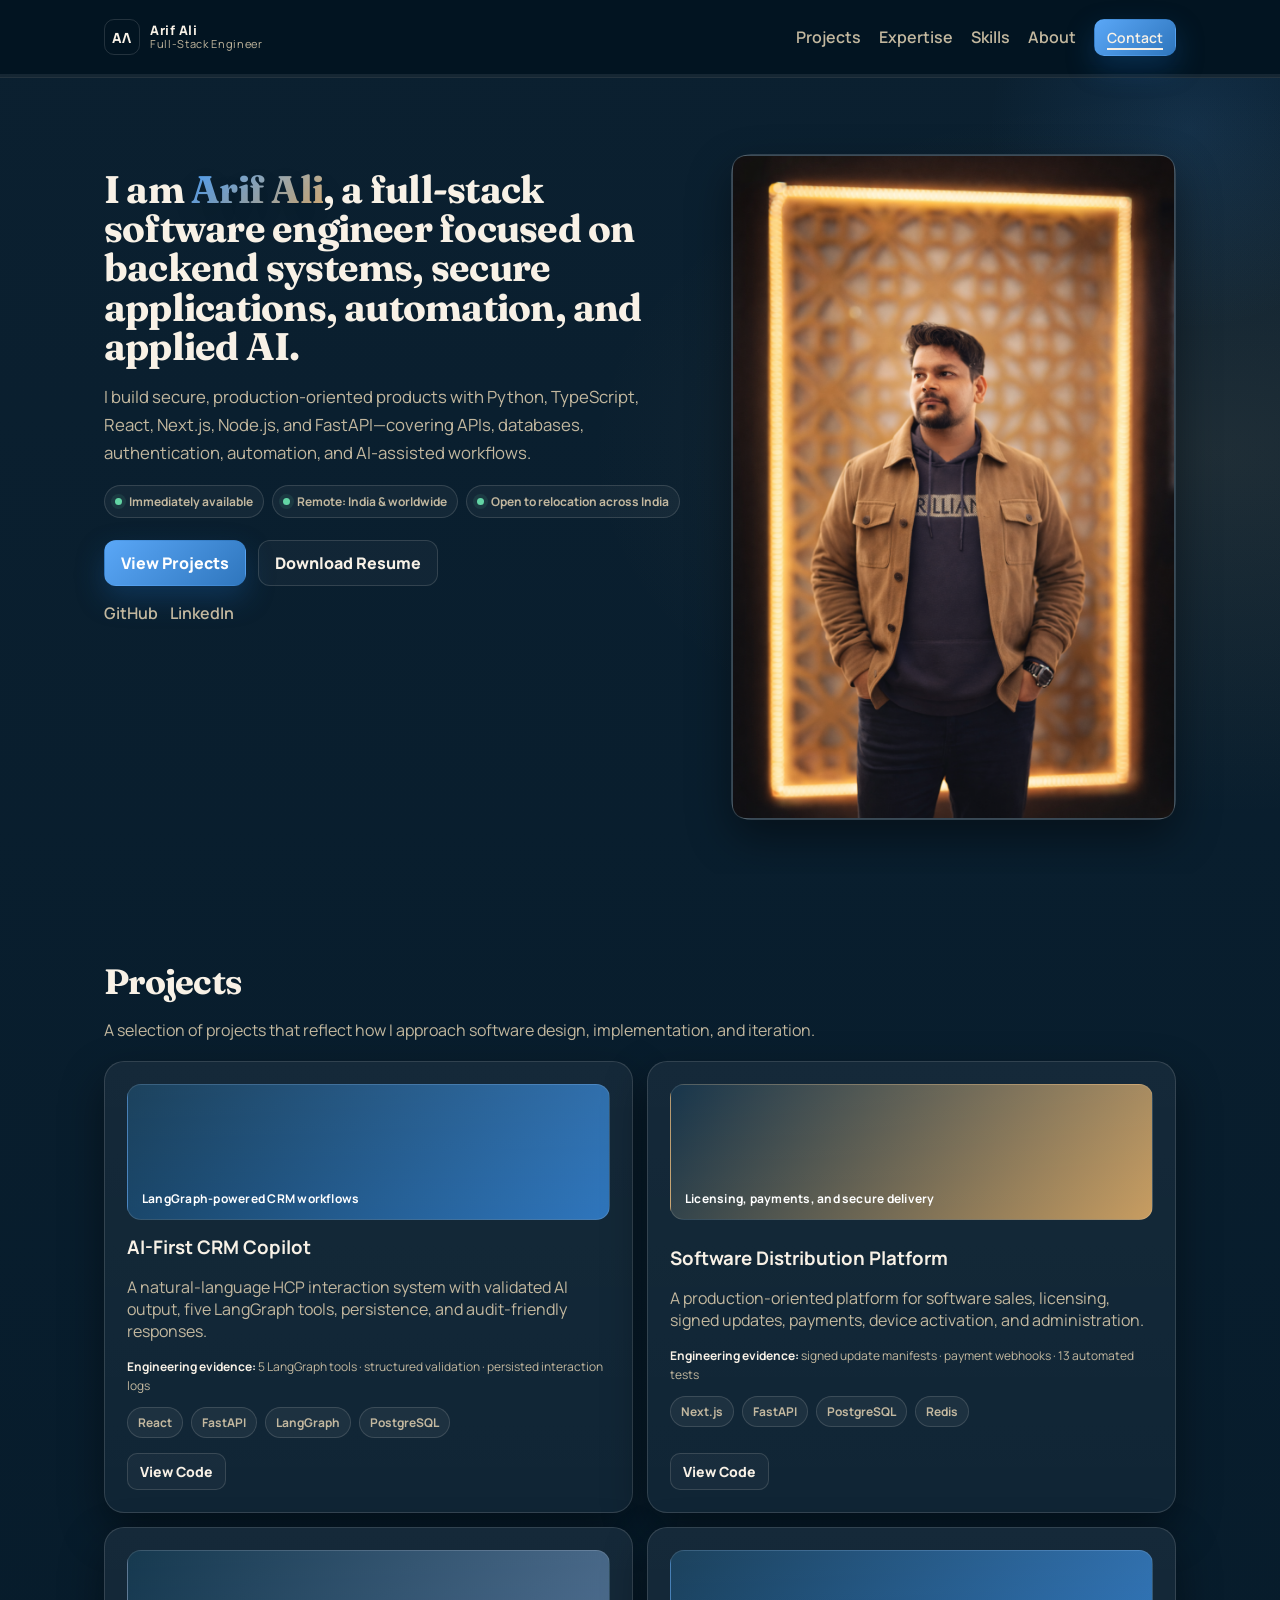
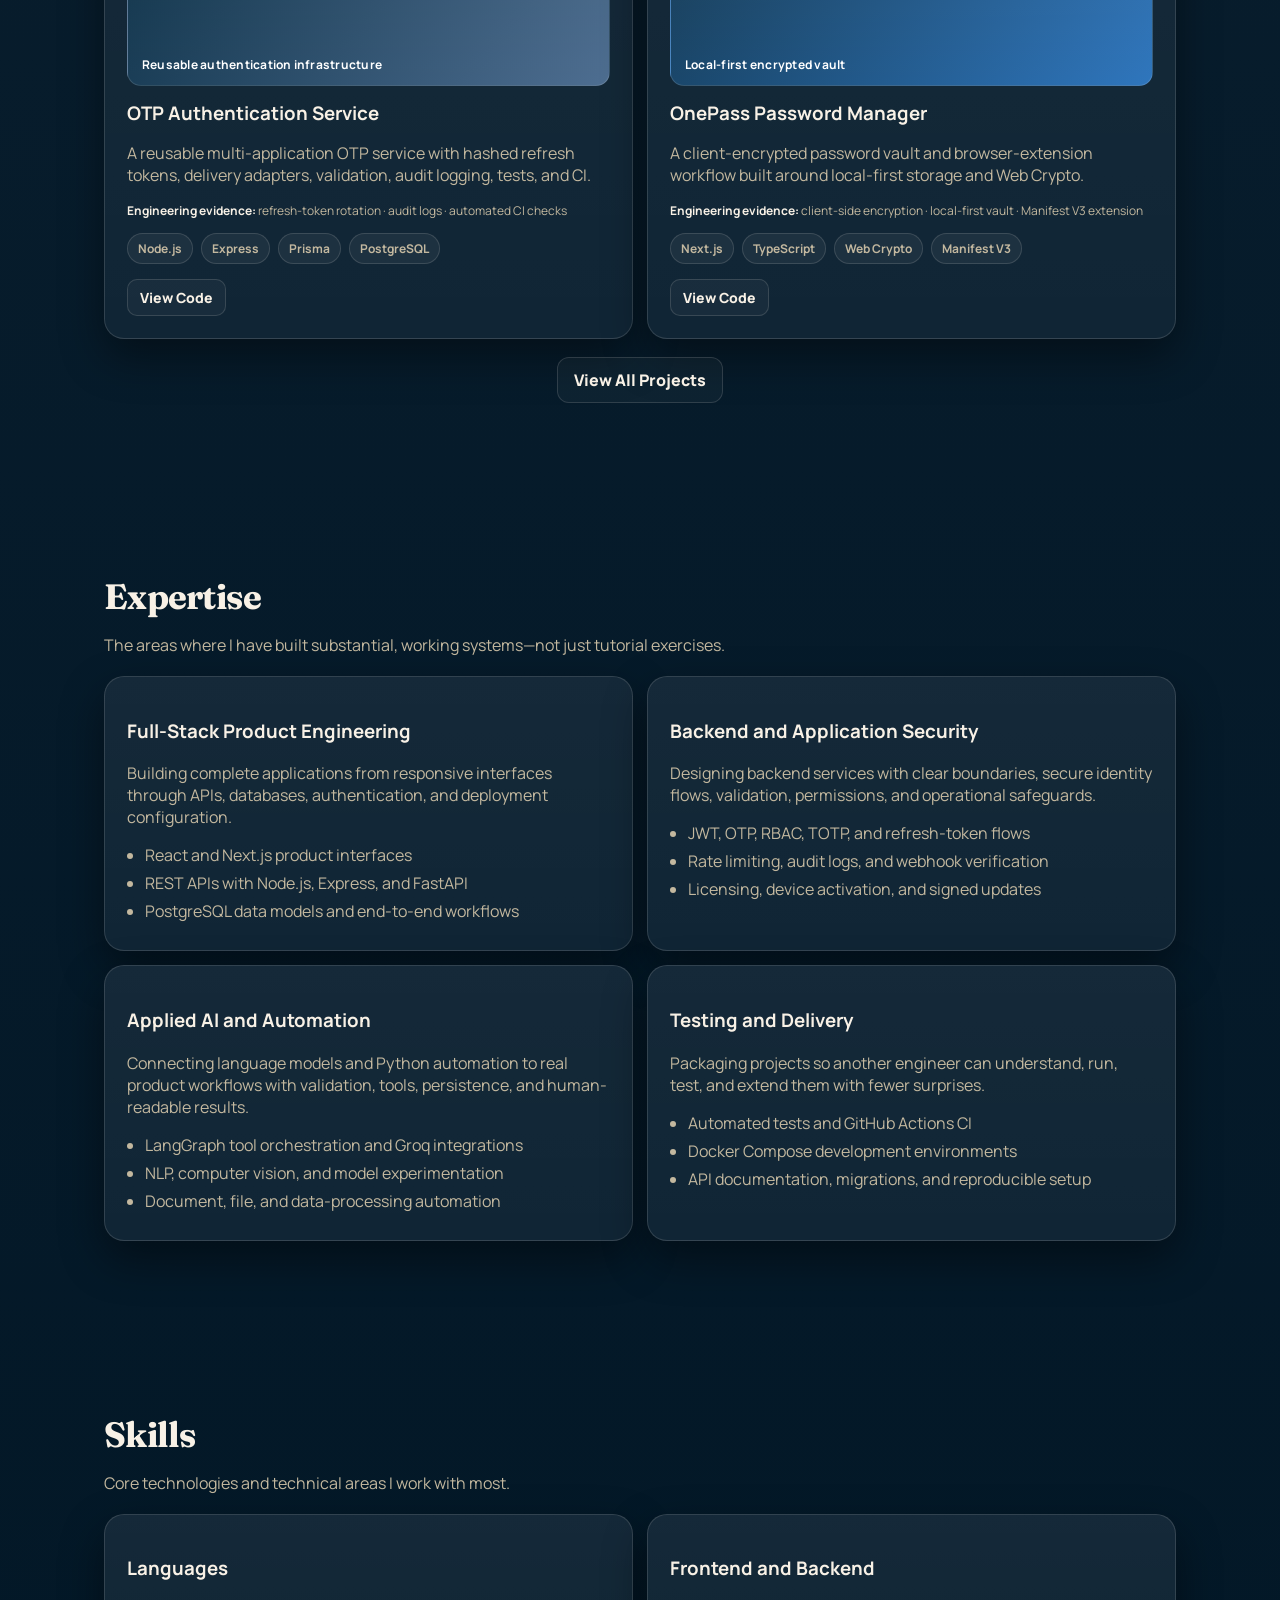
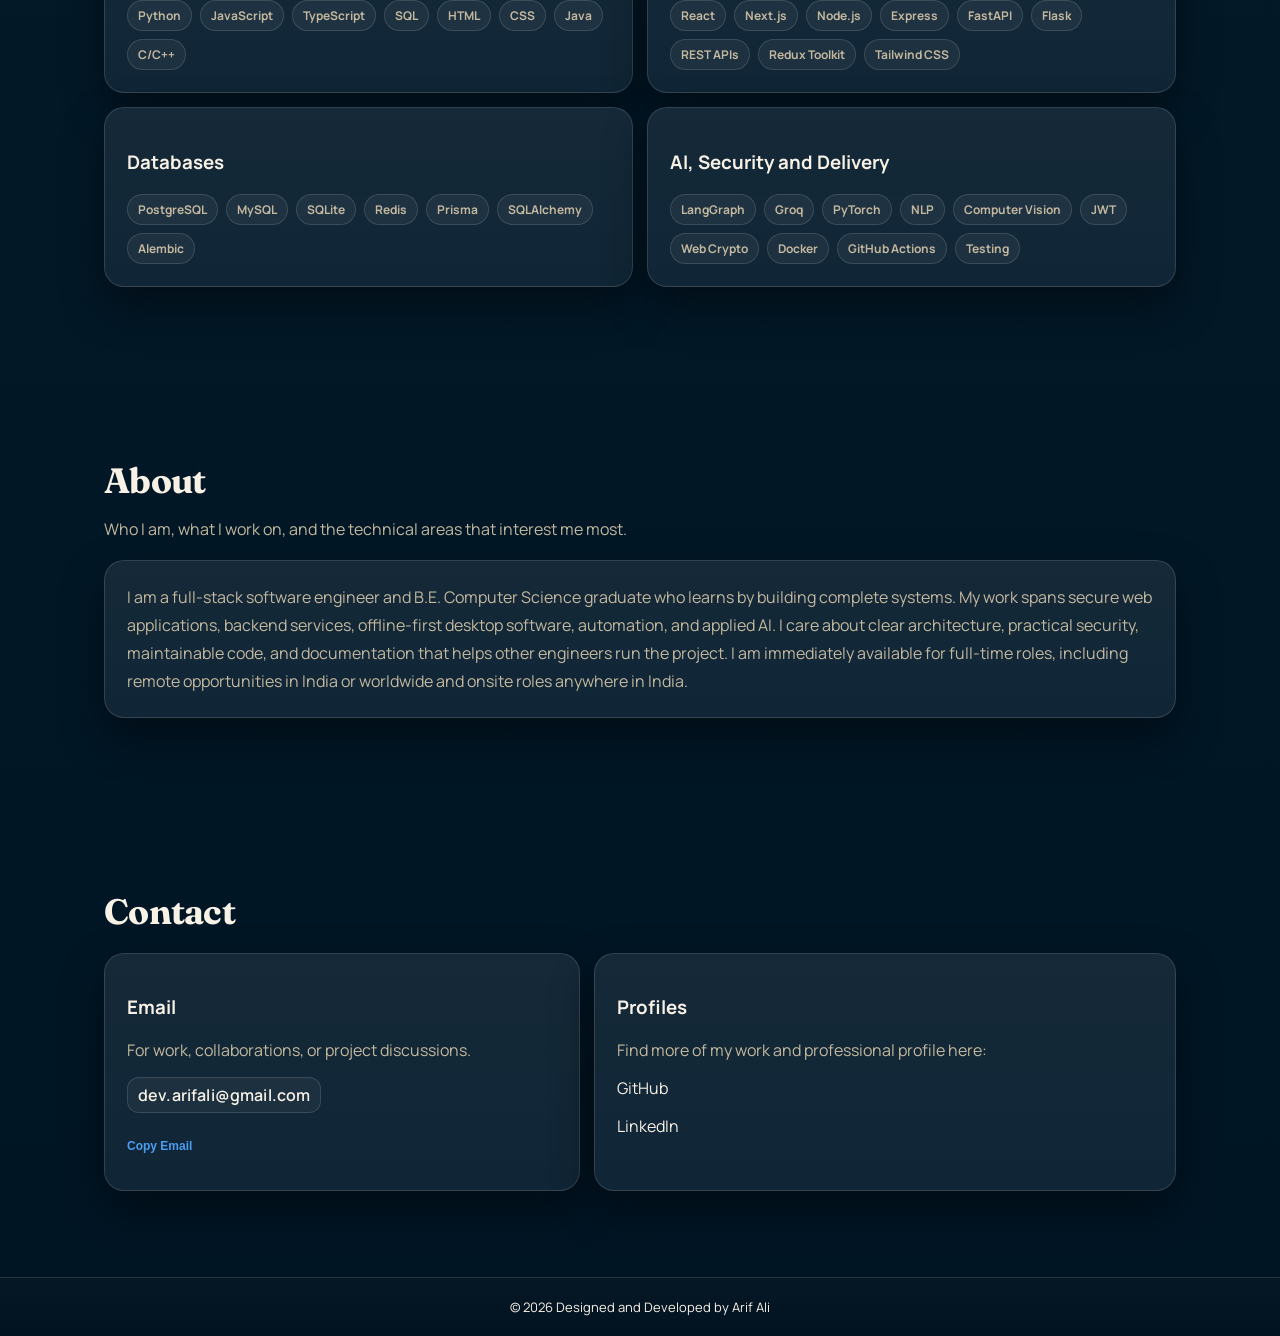
==== commit aeb97f0e: "Improve recruiter positioning and portfolio evidence" ====
--- a/index.html
+++ b/index.html
@@ -3,17 +3,17 @@
 <head>
   <meta charset="utf-8" />
   <meta name="viewport" content="width=device-width, initial-scale=1" />
-  <title>Arif Ali | Software Engineer Portfolio</title>
-  <meta name="description" content="Arif Ali - Software engineer portfolio focused on applications, backend systems, Python, automation, and AI/ML projects." />
+  <title>Arif Ali | Full-Stack Software Engineer</title>
+  <meta name="description" content="Portfolio of Arif Ali, a full-stack software engineer building secure backend systems, web applications, automation, and applied AI products with Python and JavaScript." />
   <meta name="author" content="Arif Ali" />
-  <meta property="og:title" content="Arif Ali | Software Engineer Portfolio" />
-  <meta property="og:description" content="Portfolio of Arif Ali featuring projects, skills, and software engineering work." />
+  <meta property="og:title" content="Arif Ali | Full-Stack Software Engineer" />
+  <meta property="og:description" content="Secure full-stack products, backend systems, automation, and applied AI built with Python and JavaScript." />
   <meta property="og:type" content="website" />
   <meta property="og:url" content="https://arifali.me/" />
   <meta property="og:image" content="https://arifali.me/og-image.png" />
   <meta name="twitter:card" content="summary_large_image" />
-  <meta name="twitter:title" content="Arif Ali | Software Engineer Portfolio" />
-  <meta name="twitter:description" content="Portfolio of Arif Ali featuring projects, skills, and software engineering work." />
+  <meta name="twitter:title" content="Arif Ali | Full-Stack Software Engineer" />
+  <meta name="twitter:description" content="Secure full-stack products, backend systems, automation, and applied AI built with Python and JavaScript." />
   <meta name="twitter:image" content="https://arifali.me/og-image.png" />
   <link rel="icon" type="image/svg+xml" href="data:image/svg+xml,%3Csvg xmlns='http://www.w3.org/2000/svg' viewBox='0 0 64 64'%3E%3Crect width='64' height='64' rx='14' fill='%23001524'/%3E%3Ctext x='50%25' y='54%25' text-anchor='middle' font-size='24' font-family='Arial' font-weight='700' fill='%23f8f1e6'%3EA%CE%9B%3C/text%3E%3C/svg%3E" />
   <link rel="preconnect" href="https://fonts.googleapis.com">
@@ -29,7 +29,7 @@
         <span class="brand-mark" aria-hidden="true">AΛ</span>
         <span class="brand-text">
           <strong>Arif Ali</strong>
-          <small>Software Engineer</small>
+          <small>Full-Stack Engineer</small>
         </span>
       </a>
       <button id="menuToggle" class="menu-toggle" type="button" aria-expanded="false" aria-controls="primaryMenu">Menu</button>
@@ -53,10 +53,16 @@
             backend systems, secure applications, automation, and applied AI.
           </h1>
           <p class="sub">
-            I design and build software with an emphasis on problem solving, practical systems, and
-            real implementation. This portfolio highlights the projects, technologies, and engineering
-            work I have built through hands-on experience.
+            I build secure, production-oriented products with Python, TypeScript, React, Next.js,
+            Node.js, and FastAPI—covering APIs, databases, authentication, automation, and
+            AI-assisted workflows.
           </p>
+
+          <div class="availability" aria-label="Work availability">
+            <span>Immediately available</span>
+            <span>Remote: India &amp; worldwide</span>
+            <span>Open to relocation across India</span>
+          </div>
 
           <div class="cta">
             <a class="btn" href="#projects">View Projects</a>
@@ -92,6 +98,7 @@
             <div class="project-top">
               <h3>AI-First CRM Copilot</h3>
               <p class="muted">A natural-language HCP interaction system with validated AI output, five LangGraph tools, persistence, and audit-friendly responses.</p>
+              <p class="project-proof"><strong>Engineering evidence:</strong> 5 LangGraph tools · structured validation · persisted interaction logs</p>
               <div class="chips">
                 <span>React</span><span>FastAPI</span><span>LangGraph</span><span>PostgreSQL</span>
               </div>
@@ -108,6 +115,7 @@
             <div class="project-top">
               <h3>Software Distribution Platform</h3>
               <p class="muted">A production-oriented platform for software sales, licensing, signed updates, payments, device activation, and administration.</p>
+              <p class="project-proof"><strong>Engineering evidence:</strong> signed update manifests · payment webhooks · 13 automated tests</p>
               <div class="chips">
                 <span>Next.js</span><span>FastAPI</span><span>PostgreSQL</span><span>Redis</span>
               </div>
@@ -124,6 +132,7 @@
             <div class="project-top">
               <h3>OTP Authentication Service</h3>
               <p class="muted">A reusable multi-application OTP service with hashed refresh tokens, delivery adapters, validation, audit logging, tests, and CI.</p>
+              <p class="project-proof"><strong>Engineering evidence:</strong> refresh-token rotation · audit logs · automated CI checks</p>
               <div class="chips">
                 <span>Node.js</span><span>Express</span><span>Prisma</span><span>PostgreSQL</span>
               </div>
@@ -140,6 +149,7 @@
             <div class="project-top">
               <h3>OnePass Password Manager</h3>
               <p class="muted">A client-encrypted password vault and browser-extension workflow built around local-first storage and Web Crypto.</p>
+              <p class="project-proof"><strong>Engineering evidence:</strong> client-side encryption · local-first vault · Manifest V3 extension</p>
               <div class="chips">
                 <span>Next.js</span><span>TypeScript</span><span>Web Crypto</span><span>Manifest V3</span>
               </div>
@@ -160,48 +170,47 @@
       <div class="container">
         <div class="section-head reveal">
           <h2 class="h2">Expertise</h2>
-          <p class="muted">The technical areas I am building depth in through projects, experimentation, and engineering practice.</p>
+          <p class="muted">The areas where I have built substantial, working systems—not just tutorial exercises.</p>
         </div>
 
         <div class="grid">
           <article class="card reveal">
-            <h3>Software Development</h3>
-            <p class="muted">Building software systems with attention to logic, structure, maintainability, and problem solving.</p>
+            <h3>Full-Stack Product Engineering</h3>
+            <p class="muted">Building complete applications from responsive interfaces through APIs, databases, authentication, and deployment configuration.</p>
             <ul class="list">
-              <li>Application logic and software behavior</li>
-              <li>Software design and feature workflows</li>
-              <li>Maintainable application structure</li>
+              <li>React and Next.js product interfaces</li>
+              <li>REST APIs with Node.js, Express, and FastAPI</li>
+              <li>PostgreSQL data models and end-to-end workflows</li>
             </ul>
           </article>
 
           <article class="card reveal">
-            <h3>Web Development</h3>
-            <p class="muted">Building responsive and scalable web interfaces with clean structure, interactive user experiences, and reliable implementation.</p>
+            <h3>Backend and Application Security</h3>
+            <p class="muted">Designing backend services with clear boundaries, secure identity flows, validation, permissions, and operational safeguards.</p>
             <ul class="list">
-              <li>Responsive layouts for desktop and mobile</li>
-              <li>Interactive front-end development using React and Bootstrap</li>
-              <li>API integration and database-connected web applications</li>
+              <li>JWT, OTP, RBAC, TOTP, and refresh-token flows</li>
+              <li>Rate limiting, audit logs, and webhook verification</li>
+              <li>Licensing, device activation, and signed updates</li>
             </ul>
           </article>
 
           <article class="card reveal">
-            <h3>Python and Automation</h3>
-            <p class="muted">Using Python to build automation workflows, solve engineering problems, and handle data-driven tasks efficiently.</p>
+            <h3>Applied AI and Automation</h3>
+            <p class="muted">Connecting language models and Python automation to real product workflows with validation, tools, persistence, and human-readable results.</p>
             <ul class="list">
-              <li>Automation scripts and utilities</li>
-              <li>File, PDF, and data processing workflows</li>
-              <li>Python-based tooling and logic implementation</li>
+              <li>LangGraph tool orchestration and Groq integrations</li>
+              <li>NLP, computer vision, and model experimentation</li>
+              <li>Document, file, and data-processing automation</li>
             </ul>
           </article>
 
           <article class="card reveal">
-            <h3>AI/ML Projects</h3>
-            <p class="muted">Applying machine learning and NLP concepts through software projects that connect models to real workflows.</p>
+            <h3>Testing and Delivery</h3>
+            <p class="muted">Packaging projects so another engineer can understand, run, test, and extend them with fewer surprises.</p>
             <ul class="list">
-              <li>NLP-based text extraction and sentiment analysis</li>
-              <li>Facial recognition using computer vision</li>
-              <li>Applied machine learning using LSTM for stock prediction</li>
-              <li>Language model training using nanoGPT</li>
+              <li>Automated tests and GitHub Actions CI</li>
+              <li>Docker Compose development environments</li>
+              <li>API documentation, migrations, and reproducible setup</li>
             </ul>
           </article>
         </div>
@@ -219,28 +228,28 @@
           <article class="card reveal">
             <h3>Languages</h3>
             <div class="chips">
-              <span>Java</span><span>C/C++</span><span>Python</span><span>HTML</span><span>CSS</span><span>JavaScript</span><span>PHP</span>
-            </div>
-          </article>
-
-          <article class="card reveal">
-            <h3>Web and Backend</h3>
+              <span>Python</span><span>JavaScript</span><span>TypeScript</span><span>SQL</span><span>HTML</span><span>CSS</span><span>Java</span><span>C/C++</span>
+            </div>
+          </article>
+
+          <article class="card reveal">
+            <h3>Frontend and Backend</h3>
             <div class="chips">
-              <span>APIs</span><span>Bootstrap</span><span>React</span><span>Node.js</span><span>Express.js</span><span>Django</span><span>Flask</span>
+              <span>React</span><span>Next.js</span><span>Node.js</span><span>Express</span><span>FastAPI</span><span>Flask</span><span>REST APIs</span><span>Redux Toolkit</span><span>Tailwind CSS</span>
             </div>
           </article>
 
           <article class="card reveal">
             <h3>Databases</h3>
             <div class="chips">
-              <span>MySQL</span><span>PostgreSQL</span><span>NoSQL</span>
-            </div>
-          </article>
-
-          <article class="card reveal">
-            <h3>AI/ML</h3>
+              <span>PostgreSQL</span><span>MySQL</span><span>SQLite</span><span>Redis</span><span>Prisma</span><span>SQLAlchemy</span><span>Alembic</span>
+            </div>
+          </article>
+
+          <article class="card reveal">
+            <h3>AI, Security and Delivery</h3>
             <div class="chips">
-              <span>Machine Learning</span><span>LSTM</span><span>Computer Vision</span><span>Natural Language Processing (NLP)</span><span>PyTorch</span><span>NumPy</span><span>scikit-learn</span><span>Matplotlib</span>
+              <span>LangGraph</span><span>Groq</span><span>PyTorch</span><span>NLP</span><span>Computer Vision</span><span>JWT</span><span>Web Crypto</span><span>Docker</span><span>GitHub Actions</span><span>Testing</span>
             </div>
           </article>
         </div>
@@ -256,10 +265,12 @@
 
         <div class="card about reveal">
           <p>
-            I am an aspiring software engineer focused on building practical projects in web
-            development, automation, software systems, and AI/ML. <br>I enjoy solving problems
-            through code, learning by building, and improving the quality of my work with each
-            project. I am open to work, collaborations, and project opportunities.
+            I am a full-stack software engineer and B.E. Computer Science graduate who learns by
+            building complete systems. My work spans secure web applications, backend services,
+            offline-first desktop software, automation, and applied AI. I care about clear
+            architecture, practical security, maintainable code, and documentation that helps other
+            engineers run the project. I am immediately available for full-time roles, including
+            remote opportunities in India or worldwide and onsite roles anywhere in India.
           </p>
         </div>
       </div>
@@ -306,4 +317,3 @@
 
 
 
-
--- a/style.css
+++ b/style.css
@@ -178,6 +178,32 @@
 .cta,.links{display:flex;flex-wrap:wrap;gap:12px}
 .cta{margin-top:22px}
 .links{margin-top:16px;color:var(--muted);font-weight:600}
+.availability{
+  display:flex;
+  flex-wrap:wrap;
+  gap:8px;
+  margin-top:18px;
+}
+.availability span{
+  display:inline-flex;
+  align-items:center;
+  gap:7px;
+  padding:7px 10px;
+  border:1px solid var(--line);
+  border-radius:999px;
+  background:var(--ghost-bg);
+  color:var(--muted);
+  font-size:12px;
+  font-weight:700;
+}
+.availability span::before{
+  content:"";
+  width:7px;
+  height:7px;
+  border-radius:50%;
+  background:#63d5a5;
+  box-shadow:0 0 0 4px rgba(99,213,165,.1);
+}
 
 .btn{
   display:inline-flex;
@@ -440,6 +466,13 @@
 .visual-stock{background:linear-gradient(130deg, #102f46, #c89d61)}
 .visual-social{background:linear-gradient(130deg, #0f334a, #4e6e91)}
 .project h3{margin:0}
+.project-proof{
+  margin:10px 0 0;
+  color:var(--muted);
+  font-size:12px;
+  line-height:1.55;
+}
+.project-proof strong{color:var(--ink)}
 .project-actions{display:flex;gap:10px;margin-top:15px;flex-wrap:wrap}
 .project a[aria-disabled="true"]{opacity:.55;pointer-events:none}
 
@@ -564,4 +597,3 @@
   .section{padding:70px 0}
   .hero{padding-top:58px}
 }
-
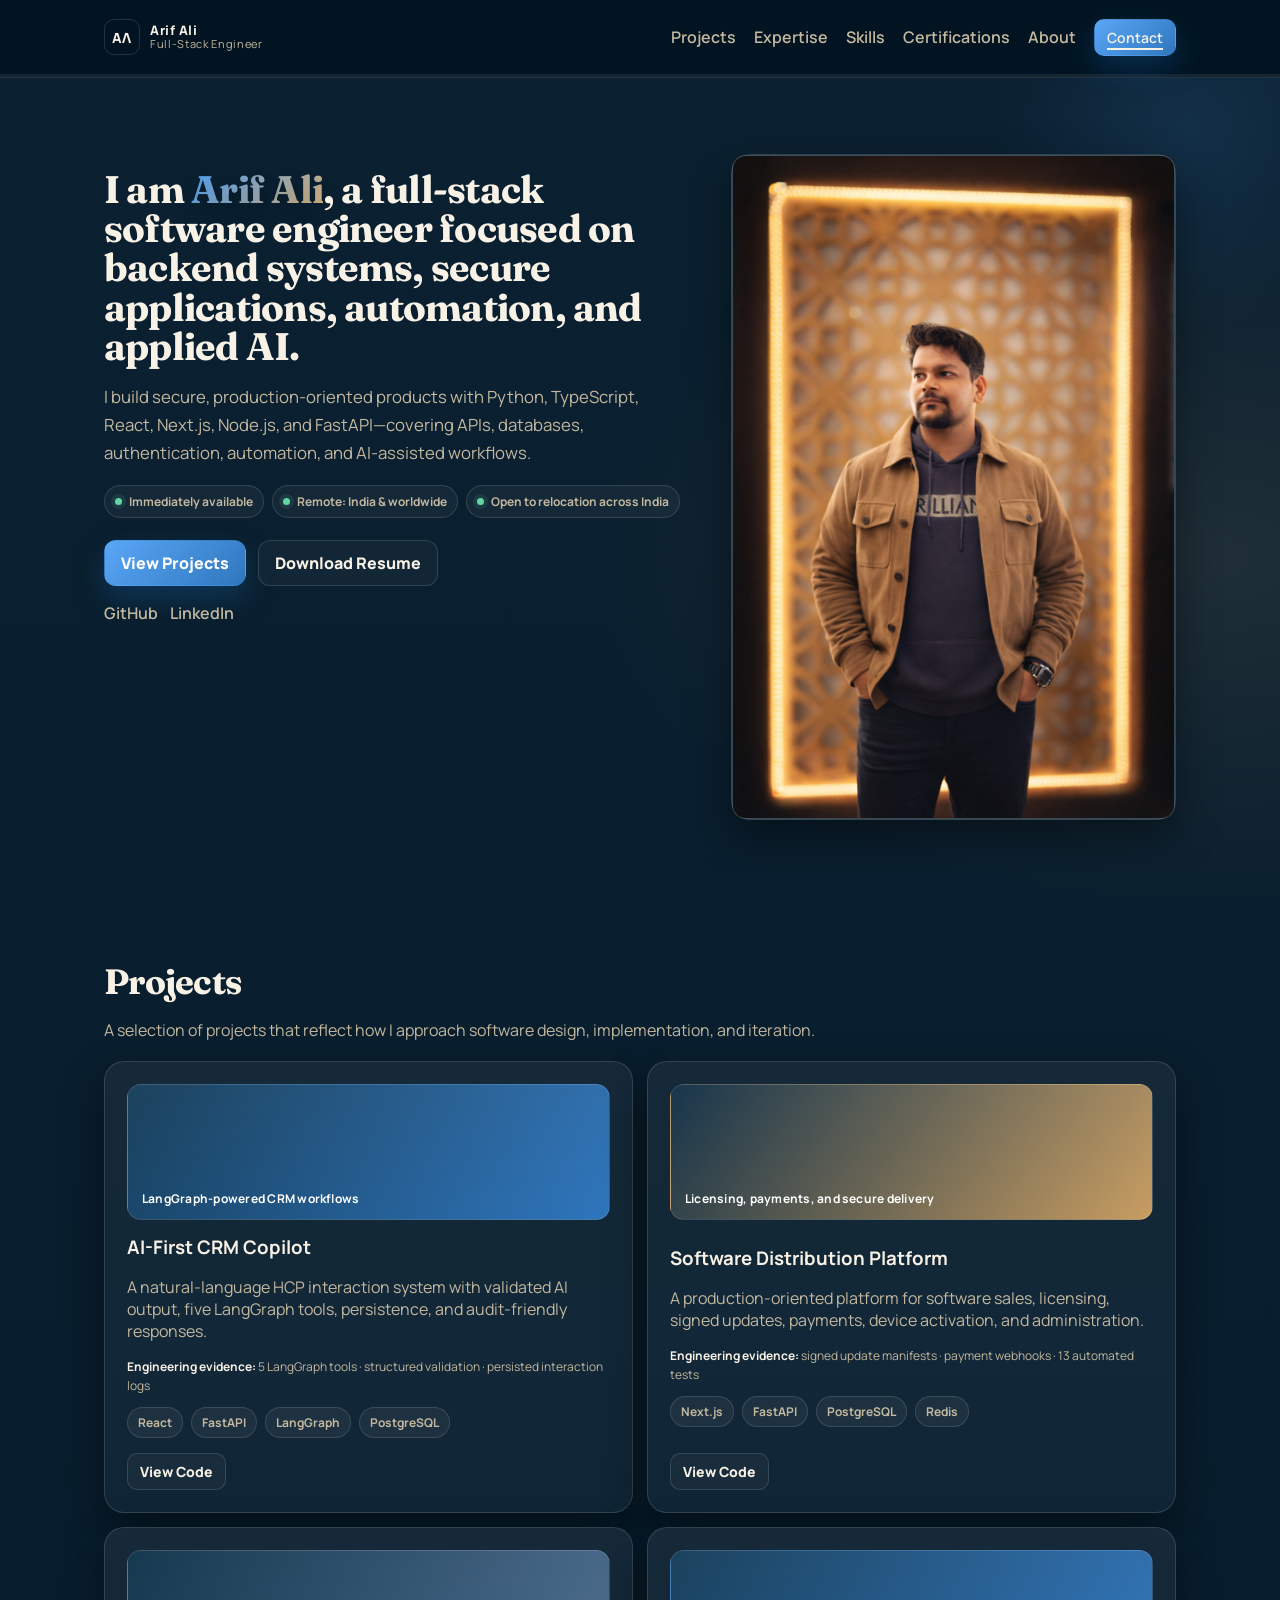
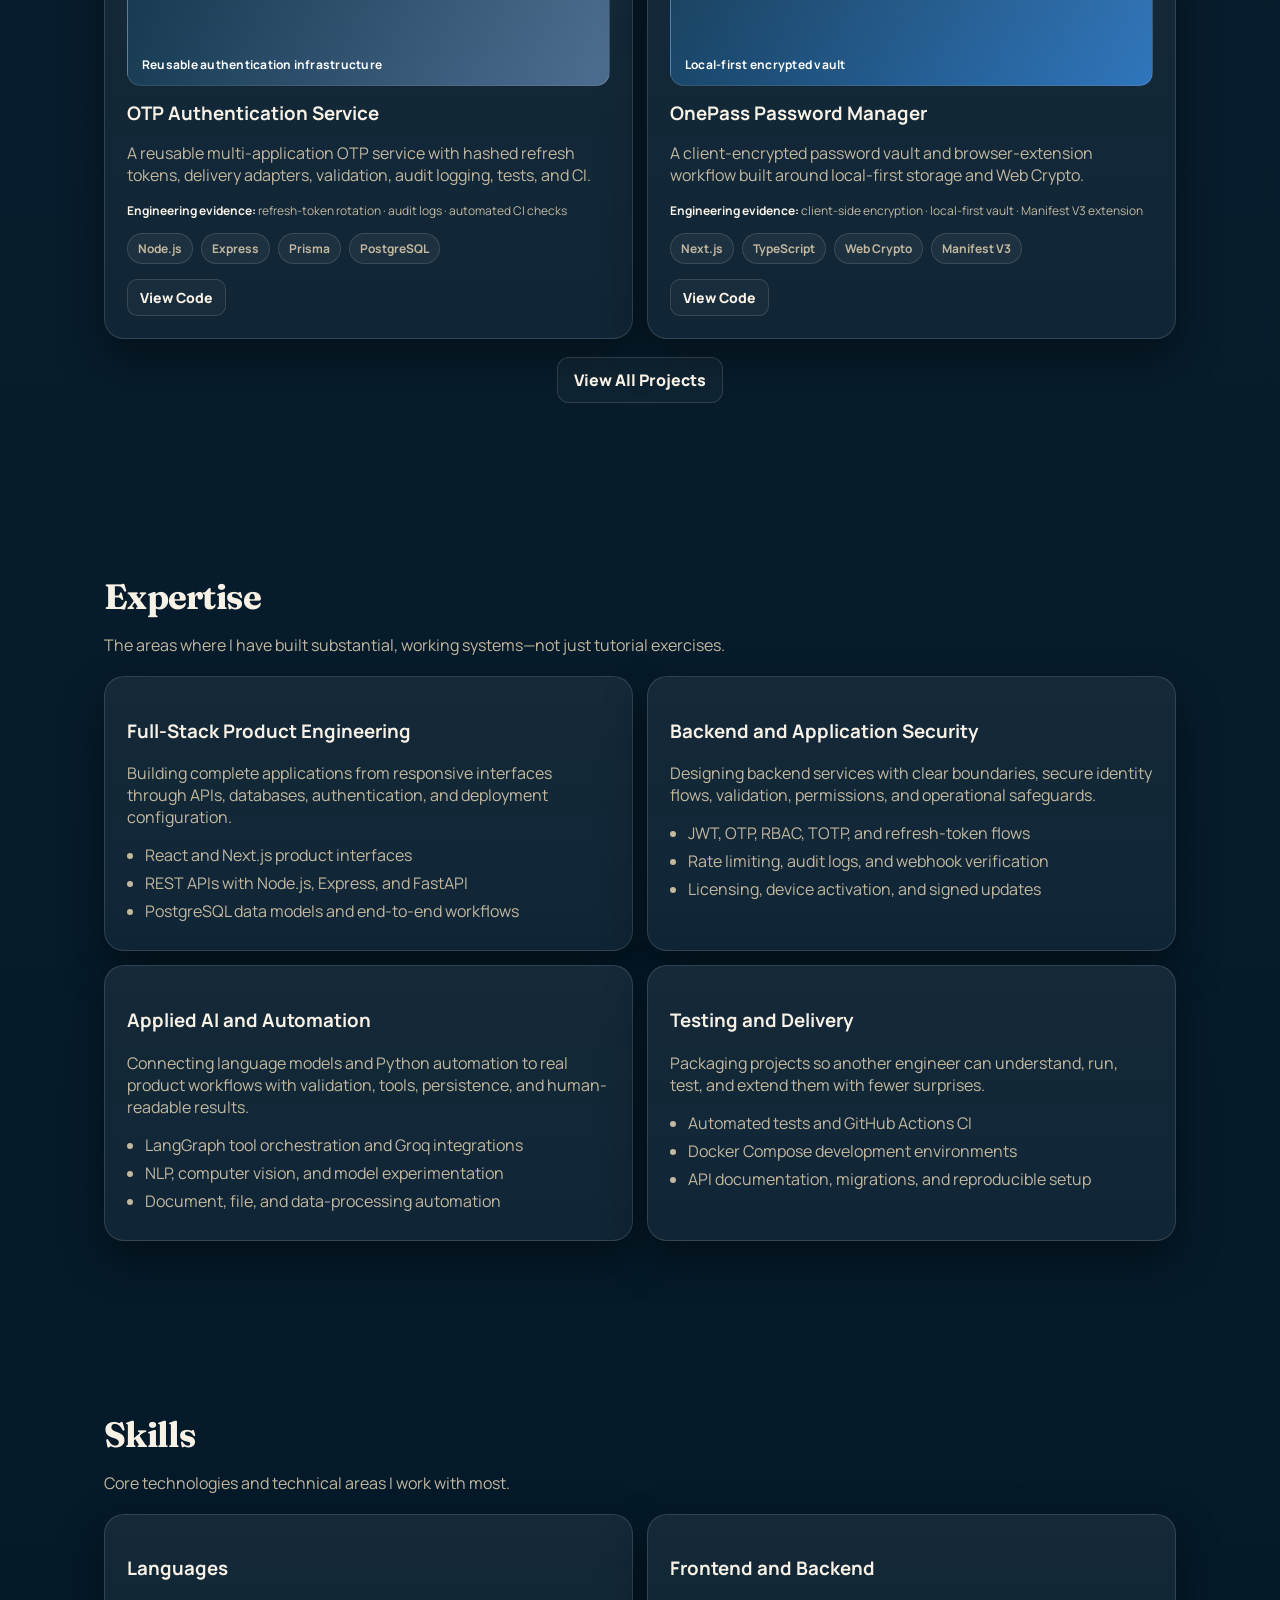
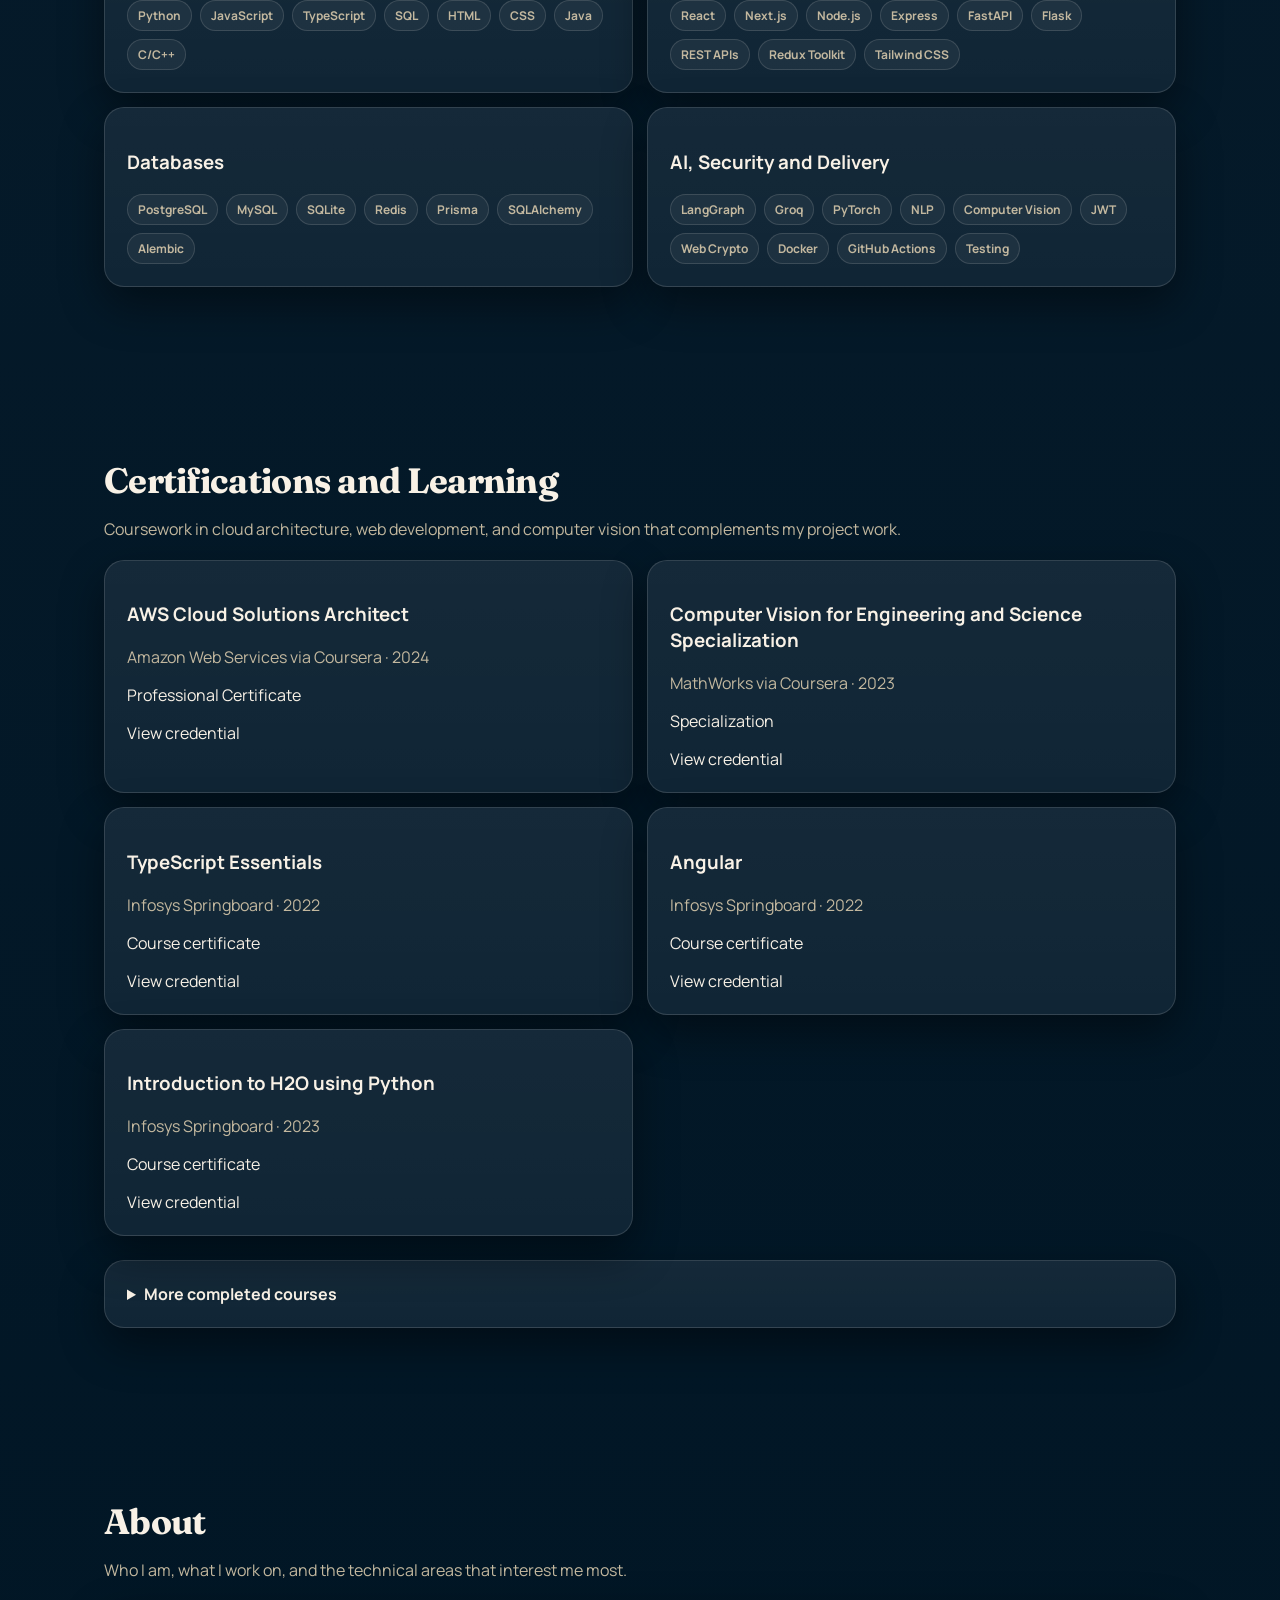
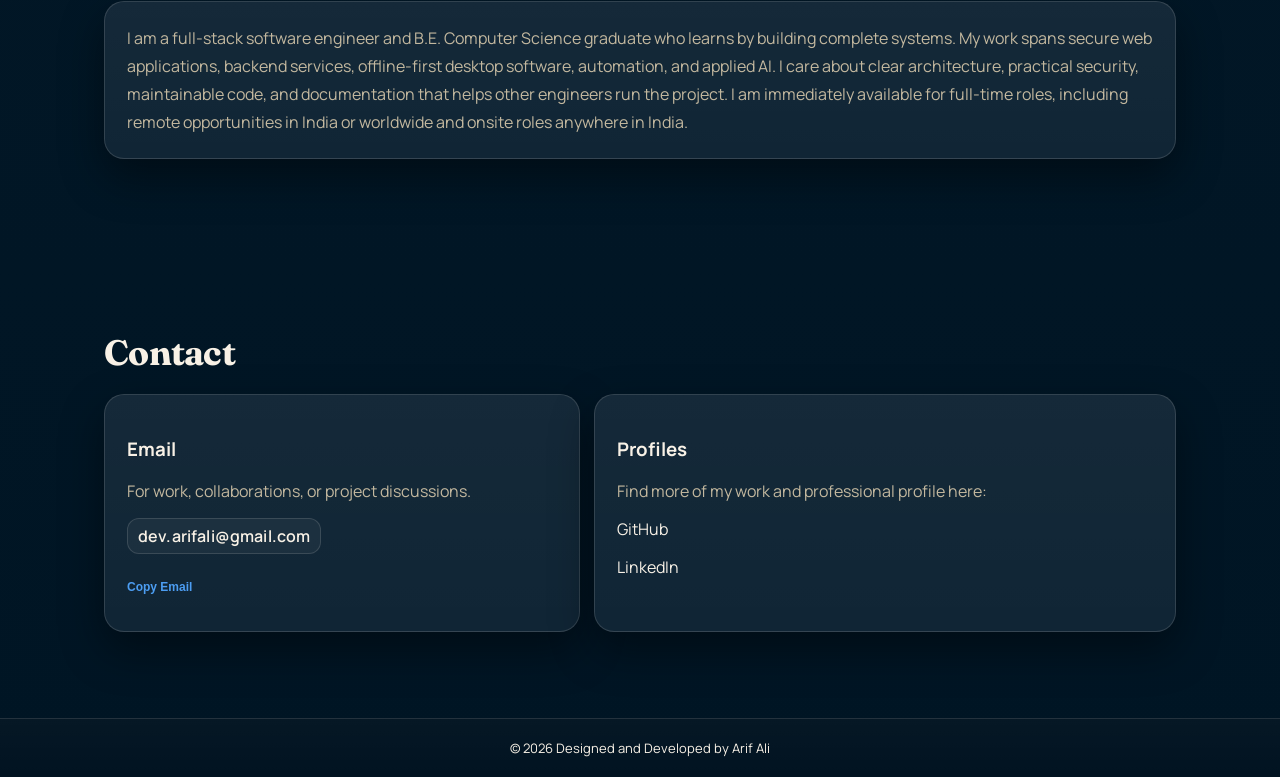
==== commit 6b03096b: "Add verified course certificates and refresh resume" ====
--- a/index.html
+++ b/index.html
@@ -37,6 +37,7 @@
         <a href="#projects">Projects</a>
         <a href="#expertise">Expertise</a>
         <a href="#skills">Skills</a>
+        <a href="#certifications">Certifications</a>
         <a href="#about">About</a>
         <a href="#contact" class="btn btn-sm">Contact</a>
       </nav>
@@ -256,6 +257,58 @@
       </div>
     </section>
 
+    <section id="certifications" class="section">
+      <div class="container">
+        <div class="section-head reveal">
+          <h2 class="h2">Certifications and Learning</h2>
+          <p class="muted">Coursework in cloud architecture, web development, and computer vision that complements my project work.</p>
+        </div>
+        <div class="grid">
+          <article class="card reveal">
+            <h3>AWS Cloud Solutions Architect</h3>
+            <p class="muted">Amazon Web Services via Coursera · 2024</p>
+            <p>Professional Certificate</p>
+            <a href="https://coursera.org/verify/professional-cert/43A85D3PY5UK" target="_blank" rel="noopener noreferrer">View credential<span class="sr-only">: AWS Cloud Solutions Architect</span></a>
+          </article>
+          <article class="card reveal">
+            <h3>Computer Vision for Engineering and Science Specialization</h3>
+            <p class="muted">MathWorks via Coursera · 2023</p>
+            <p>Specialization</p>
+            <a href="https://coursera.org/verify/specialization/GZYBJBKGPVH5" target="_blank" rel="noopener noreferrer">View credential<span class="sr-only">: Computer Vision for Engineering and Science Specialization</span></a>
+          </article>
+          <article class="card reveal">
+            <h3>TypeScript Essentials</h3>
+            <p class="muted">Infosys Springboard · 2022</p>
+            <p>Course certificate</p>
+            <a href="https://www.arifali.me/assets/certificates/typescript-essentials.pdf" target="_blank" rel="noopener noreferrer">View credential<span class="sr-only">: TypeScript Essentials</span></a>
+          </article>
+          <article class="card reveal">
+            <h3>Angular</h3>
+            <p class="muted">Infosys Springboard · 2022</p>
+            <p>Course certificate</p>
+            <a href="https://www.arifali.me/assets/certificates/angular.pdf" target="_blank" rel="noopener noreferrer">View credential<span class="sr-only">: Angular</span></a>
+          </article>
+          <article class="card reveal">
+            <h3>Introduction to H2O using Python</h3>
+            <p class="muted">Infosys Springboard · 2023</p>
+            <p>Course certificate</p>
+            <a href="https://www.arifali.me/assets/certificates/introduction-to-h2o-using-python.pdf" target="_blank" rel="noopener noreferrer">View credential<span class="sr-only">: Introduction to H2O using Python</span></a>
+          </article>
+        </div>
+        <details class="card certification-details">
+          <summary>More completed courses</summary>
+          <ul class="list">
+            <li><a href="https://coursera.org/verify/8BAHSNTWTN5K" target="_blank" rel="noopener noreferrer">Architecting Solutions on AWS</a> — Amazon Web Services via Coursera, 2024</li>
+            <li><a href="https://coursera.org/verify/Q5CA93RMTLZZ" target="_blank" rel="noopener noreferrer">Introduction to Designing Data Lakes on AWS</a> — Amazon Web Services via Coursera, 2024</li>
+            <li><a href="https://www.arifali.me/assets/certificates/wireless-evolution-and-4g-lte-overview.pdf" target="_blank" rel="noopener noreferrer">Wireless Evolution and 4G LTE Overview</a> — Infosys Springboard, 2024</li>
+            <li><a href="https://coursera.org/verify/63AFKNBSN643" target="_blank" rel="noopener noreferrer">Object Tracking and Motion Detection with Computer Vision</a> — MathWorks via Coursera, 2023</li>
+            <li><a href="https://coursera.org/verify/C9XF8YHMRMB2" target="_blank" rel="noopener noreferrer">Machine Learning for Computer Vision</a> — MathWorks via Coursera, 2023</li>
+            <li><a href="https://coursera.org/verify/T84ZEJJQE2YA" target="_blank" rel="noopener noreferrer">Introduction to Computer Vision</a> — MathWorks via Coursera, 2023</li>
+          </ul>
+        </details>
+      </div>
+    </section>
+
     <section id="about" class="section">
       <div class="container">
         <div class="section-head reveal">
--- a/style.css
+++ b/style.css
@@ -597,3 +597,7 @@
   .section{padding:70px 0}
   .hero{padding-top:58px}
 }
+
+.certification-details{margin-top:24px}
+.certification-details summary{cursor:pointer;font-weight:700}
+.sr-only{position:absolute;width:1px;height:1px;padding:0;margin:-1px;overflow:hidden;clip:rect(0,0,0,0);white-space:nowrap;border:0}
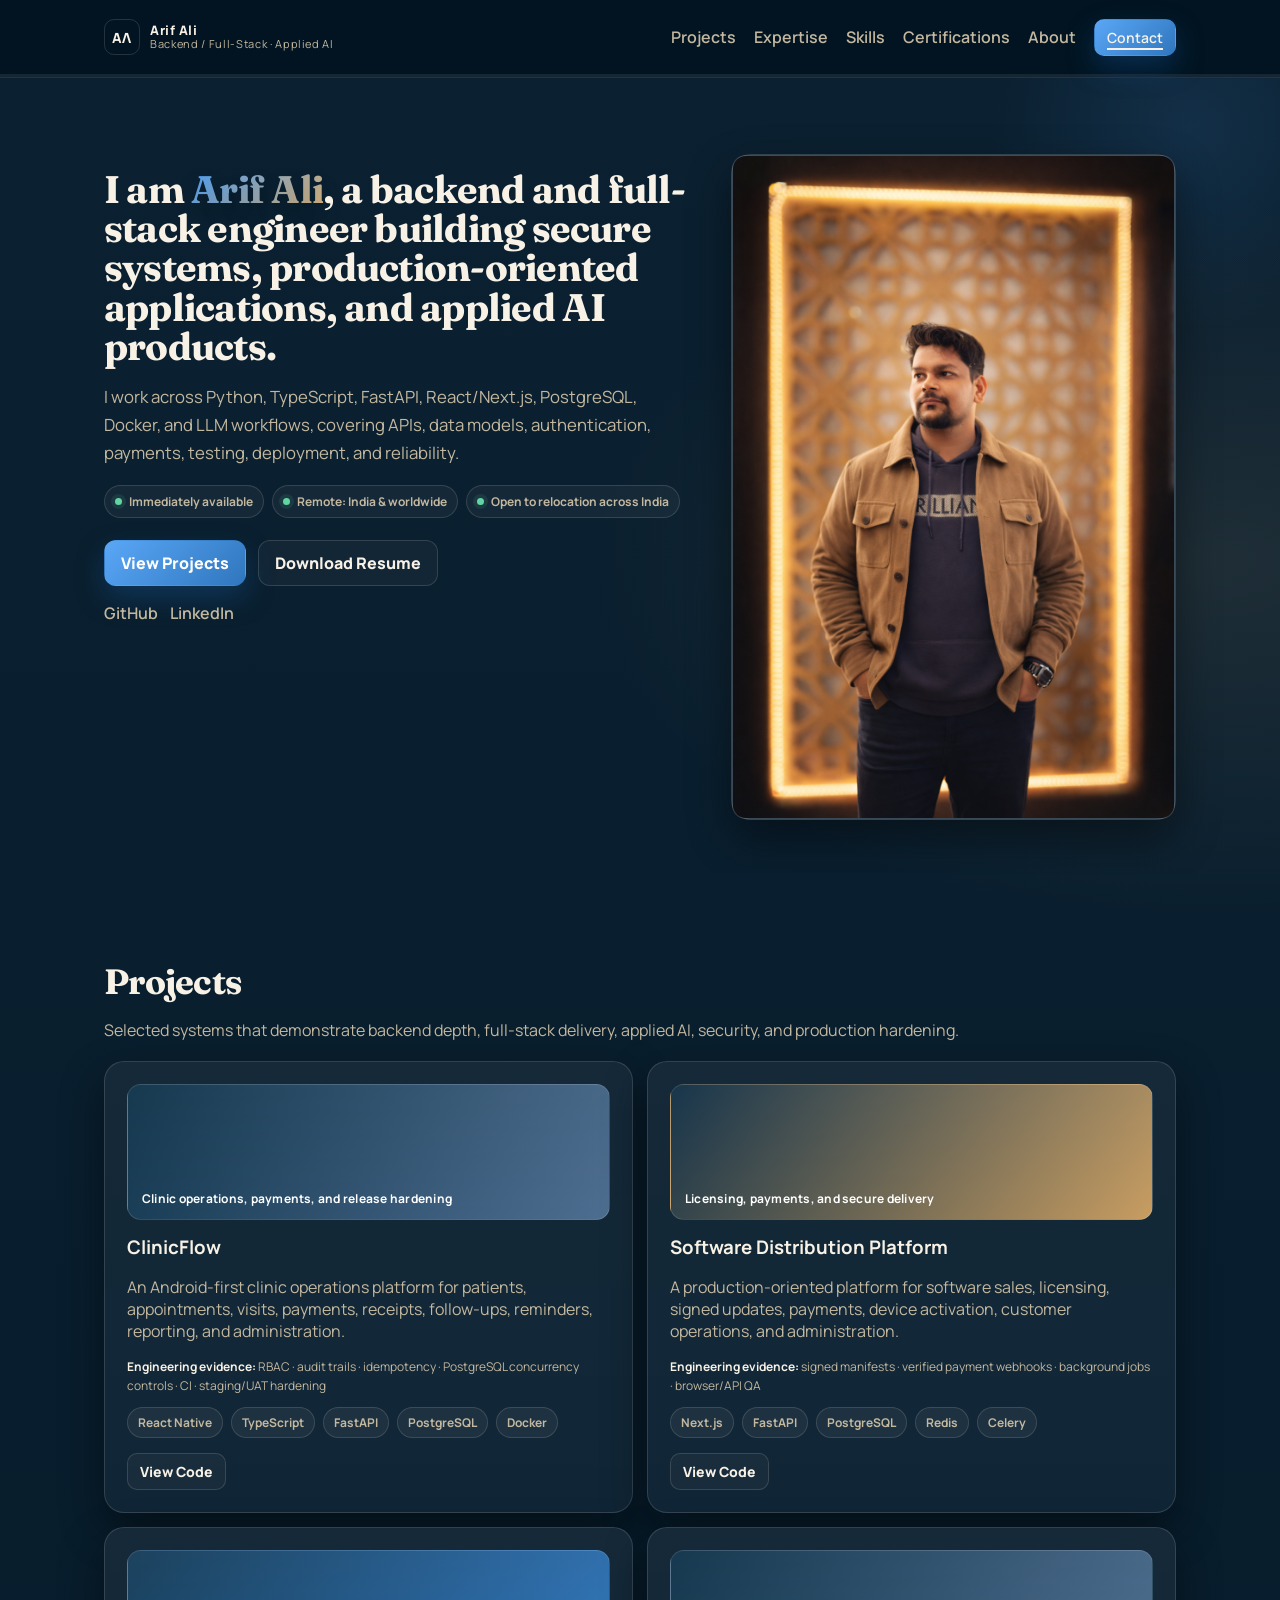
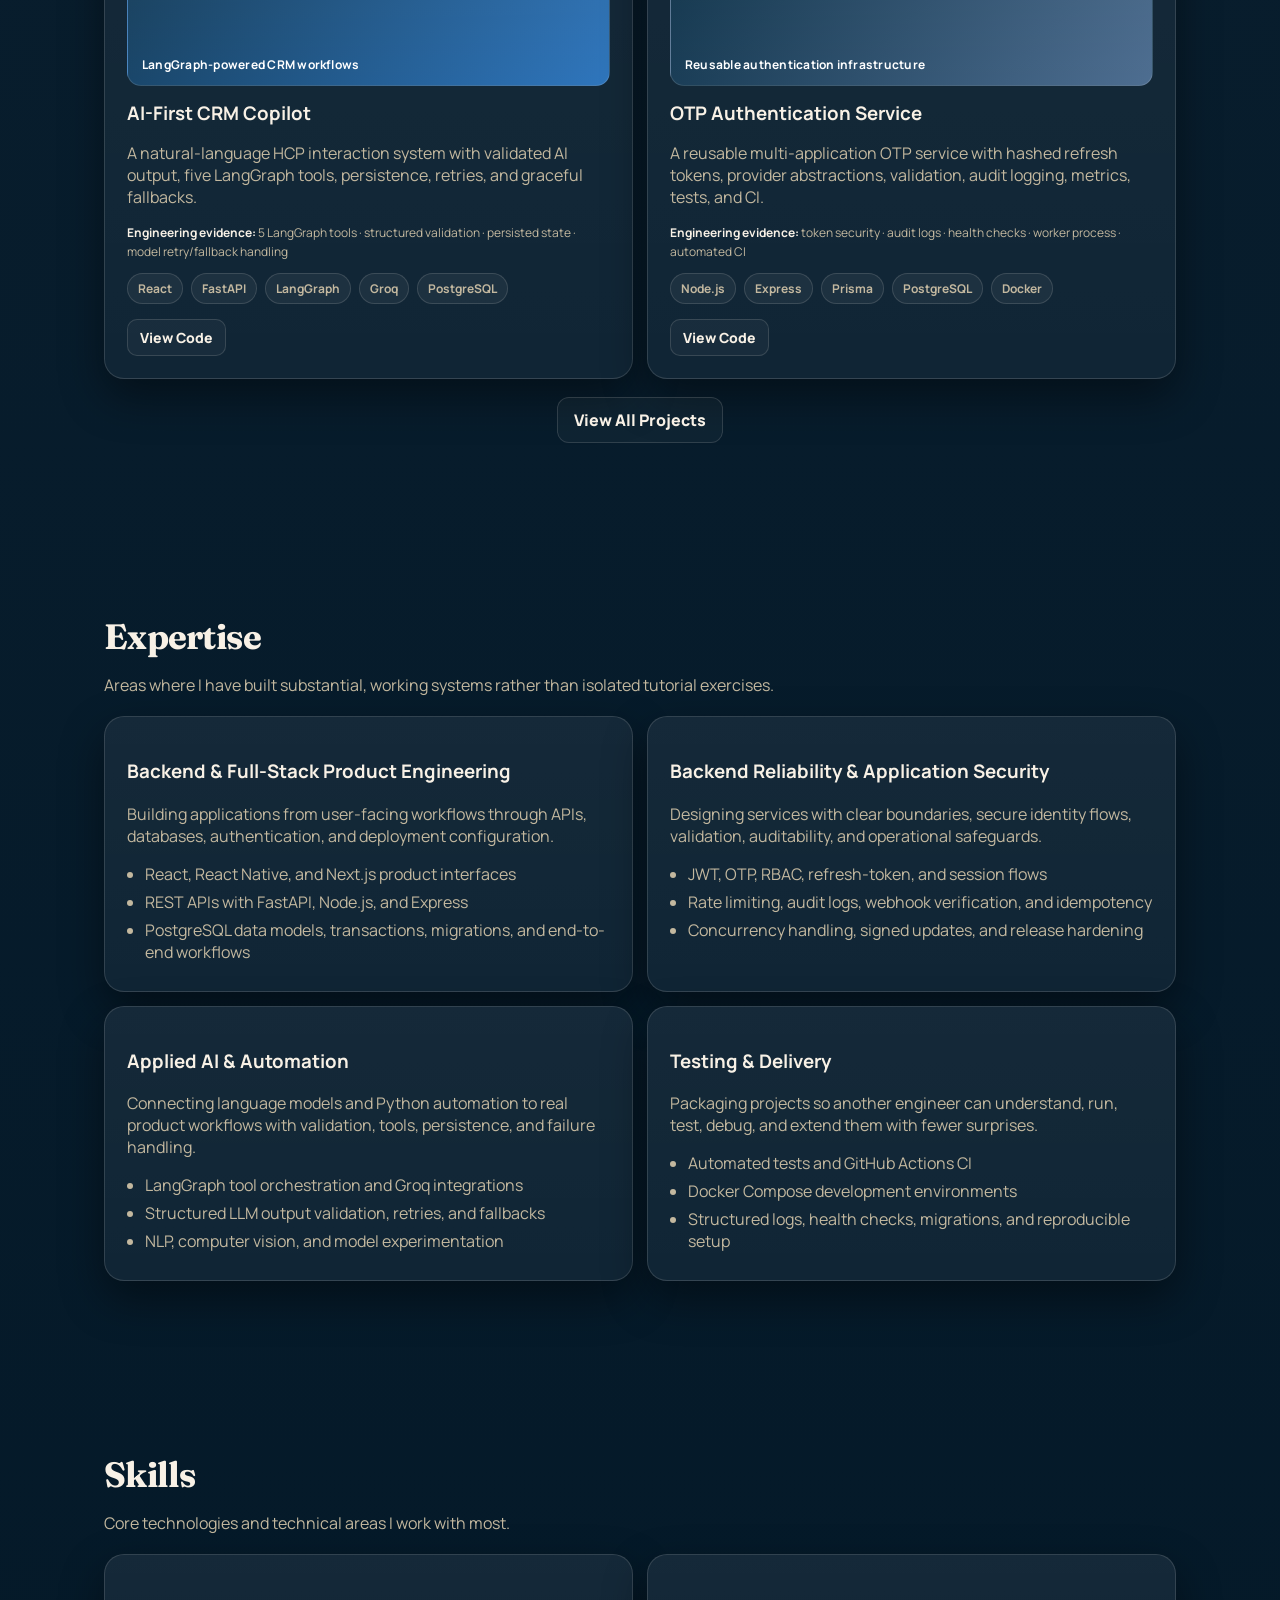
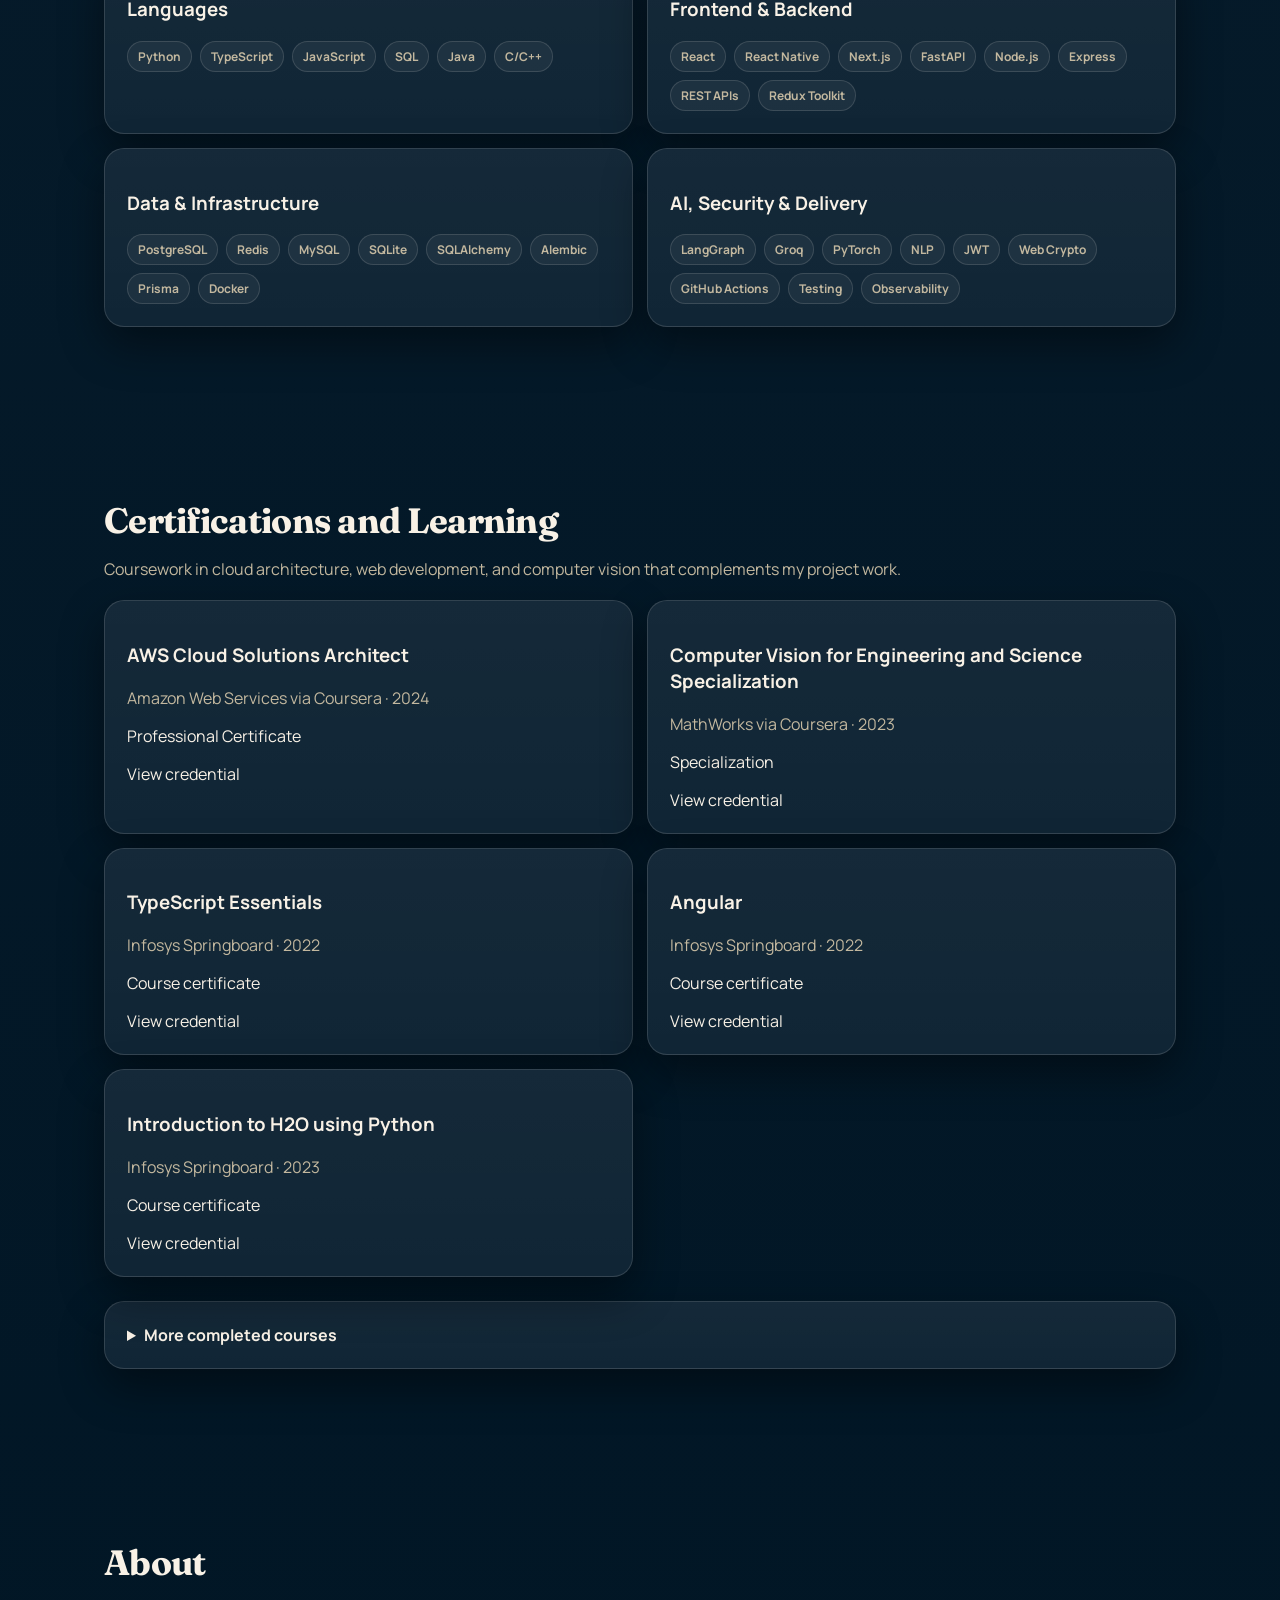
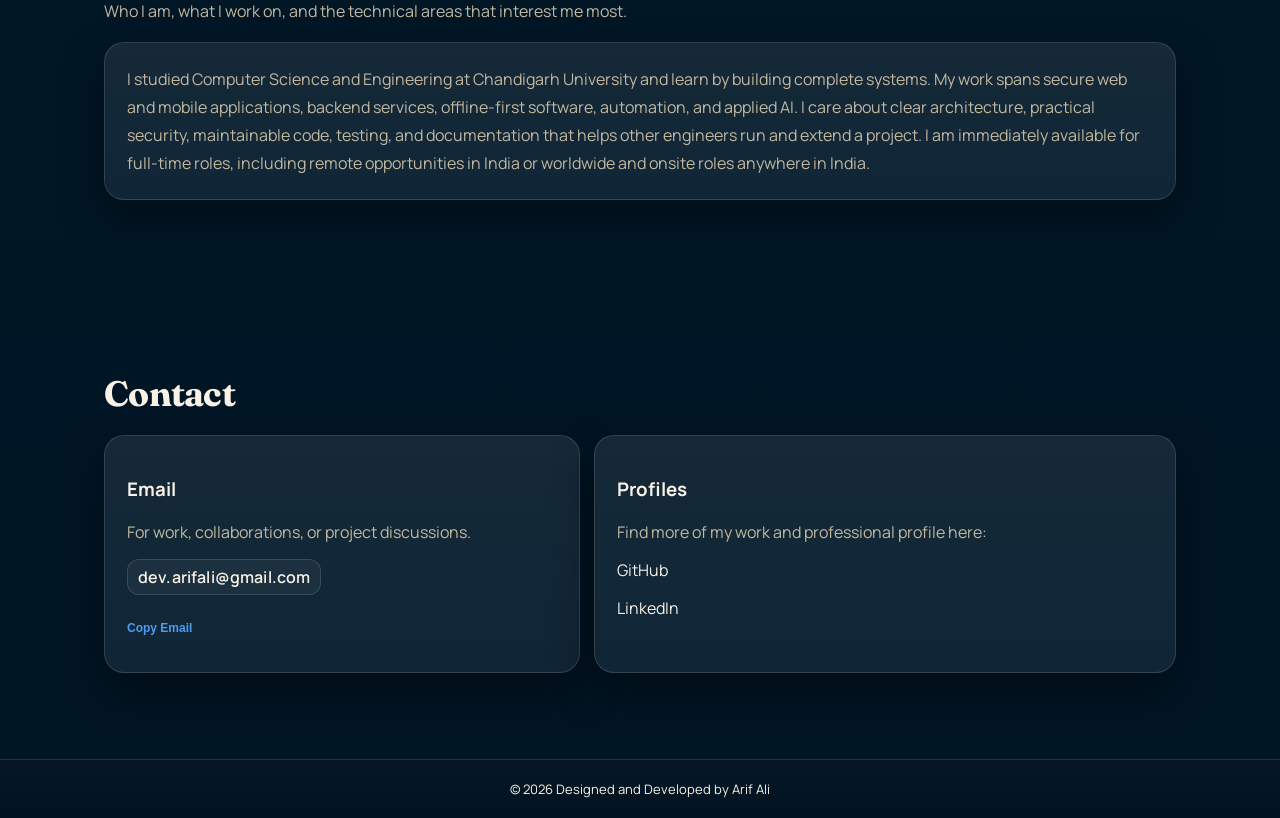
==== commit e1d771ef: "feat: align portfolio with current engineering profile" ====
--- a/index.html
+++ b/index.html
@@ -1,19 +1,19 @@
-﻿<!doctype html>
+<!doctype html>
 <html lang="en">
 <head>
   <meta charset="utf-8" />
   <meta name="viewport" content="width=device-width, initial-scale=1" />
-  <title>Arif Ali | Full-Stack Software Engineer</title>
-  <meta name="description" content="Portfolio of Arif Ali, a full-stack software engineer building secure backend systems, web applications, automation, and applied AI products with Python and JavaScript." />
+  <title>Arif Ali | Backend / Full-Stack Engineer | Applied AI</title>
+  <meta name="description" content="Portfolio of Arif Ali, a backend and full-stack engineer building secure applications, production-oriented systems, and applied AI products with Python, TypeScript, FastAPI, React, and PostgreSQL." />
   <meta name="author" content="Arif Ali" />
-  <meta property="og:title" content="Arif Ali | Full-Stack Software Engineer" />
-  <meta property="og:description" content="Secure full-stack products, backend systems, automation, and applied AI built with Python and JavaScript." />
+  <meta property="og:title" content="Arif Ali | Backend / Full-Stack Engineer | Applied AI" />
+  <meta property="og:description" content="Backend systems, full-stack products, secure applications, and applied AI built with Python and TypeScript." />
   <meta property="og:type" content="website" />
   <meta property="og:url" content="https://arifali.me/" />
   <meta property="og:image" content="https://arifali.me/og-image.png" />
   <meta name="twitter:card" content="summary_large_image" />
-  <meta name="twitter:title" content="Arif Ali | Full-Stack Software Engineer" />
-  <meta name="twitter:description" content="Secure full-stack products, backend systems, automation, and applied AI built with Python and JavaScript." />
+  <meta name="twitter:title" content="Arif Ali | Backend / Full-Stack Engineer | Applied AI" />
+  <meta name="twitter:description" content="Backend systems, full-stack products, secure applications, and applied AI built with Python and TypeScript." />
   <meta name="twitter:image" content="https://arifali.me/og-image.png" />
   <link rel="icon" type="image/svg+xml" href="data:image/svg+xml,%3Csvg xmlns='http://www.w3.org/2000/svg' viewBox='0 0 64 64'%3E%3Crect width='64' height='64' rx='14' fill='%23001524'/%3E%3Ctext x='50%25' y='54%25' text-anchor='middle' font-size='24' font-family='Arial' font-weight='700' fill='%23f8f1e6'%3EA%CE%9B%3C/text%3E%3C/svg%3E" />
   <link rel="preconnect" href="https://fonts.googleapis.com">
@@ -21,7 +21,6 @@
   <link href="https://fonts.googleapis.com/css2?family=Manrope:wght@400;500;600;700;800&family=Fraunces:opsz,wght@9..144,600;9..144,700&display=swap" rel="stylesheet">
   <link rel="stylesheet" href="style.css" />
 </head>
-
 <body>
   <header class="header">
     <div class="container nav">
@@ -29,7 +28,7 @@
         <span class="brand-mark" aria-hidden="true">AΛ</span>
         <span class="brand-text">
           <strong>Arif Ali</strong>
-          <small>Full-Stack Engineer</small>
+          <small>Backend / Full-Stack · Applied AI</small>
         </span>
       </a>
       <button id="menuToggle" class="menu-toggle" type="button" aria-expanded="false" aria-controls="primaryMenu">Menu</button>
@@ -50,13 +49,12 @@
       <div class="container hero-grid">
         <div class="reveal">
           <h1 class="h1">
-            I am <span class="name-accent">Arif Ali</span>, a full-stack software engineer focused on
-            backend systems, secure applications, automation, and applied AI.
+            I am <span class="name-accent">Arif Ali</span>, a backend and full-stack engineer building
+            secure systems, production-oriented applications, and applied AI products.
           </h1>
           <p class="sub">
-            I build secure, production-oriented products with Python, TypeScript, React, Next.js,
-            Node.js, and FastAPI—covering APIs, databases, authentication, automation, and
-            AI-assisted workflows.
+            I work across Python, TypeScript, FastAPI, React/Next.js, PostgreSQL, Docker, and LLM workflows,
+            covering APIs, data models, authentication, payments, testing, deployment, and reliability.
           </p>
 
           <div class="availability" aria-label="Work availability">
@@ -88,41 +86,58 @@
       <div class="container">
         <div class="section-head reveal">
           <h2 class="h2">Projects</h2>
-          <p class="muted">A selection of projects that reflect how I approach software design, implementation, and iteration.</p>
+          <p class="muted">Selected systems that demonstrate backend depth, full-stack delivery, applied AI, security, and production hardening.</p>
         </div>
 
         <div class="grid">
+          <article class="card project reveal">
+            <div class="project-visual visual-social">
+              <span>Clinic operations, payments, and release hardening</span>
+            </div>
+            <div class="project-top">
+              <h3>ClinicFlow</h3>
+              <p class="muted">An Android-first clinic operations platform for patients, appointments, visits, payments, receipts, follow-ups, reminders, reporting, and administration.</p>
+              <p class="project-proof"><strong>Engineering evidence:</strong> RBAC · audit trails · idempotency · PostgreSQL concurrency controls · CI · staging/UAT hardening</p>
+              <div class="chips">
+                <span>React Native</span><span>TypeScript</span><span>FastAPI</span><span>PostgreSQL</span><span>Docker</span>
+              </div>
+            </div>
+            <div class="project-actions">
+              <a class="btn btn-sm btn-ghost" href="https://github.com/Er-Arif/clinicflow" target="_blank" rel="noopener noreferrer">View Code</a>
+            </div>
+          </article>
+
+          <article class="card project reveal">
+            <div class="project-visual visual-stock">
+              <span>Licensing, payments, and secure delivery</span>
+            </div>
+            <div class="project-top">
+              <h3>Software Distribution Platform</h3>
+              <p class="muted">A production-oriented platform for software sales, licensing, signed updates, payments, device activation, customer operations, and administration.</p>
+              <p class="project-proof"><strong>Engineering evidence:</strong> signed manifests · verified payment webhooks · background jobs · browser/API QA</p>
+              <div class="chips">
+                <span>Next.js</span><span>FastAPI</span><span>PostgreSQL</span><span>Redis</span><span>Celery</span>
+              </div>
+            </div>
+            <div class="project-actions">
+              <a class="btn btn-sm btn-ghost" href="https://github.com/Er-Arif/software-distribution-platform" target="_blank" rel="noopener noreferrer">View Code</a>
+            </div>
+          </article>
+
           <article class="card project reveal">
             <div class="project-visual visual-nlp">
               <span>LangGraph-powered CRM workflows</span>
             </div>
             <div class="project-top">
               <h3>AI-First CRM Copilot</h3>
-              <p class="muted">A natural-language HCP interaction system with validated AI output, five LangGraph tools, persistence, and audit-friendly responses.</p>
-              <p class="project-proof"><strong>Engineering evidence:</strong> 5 LangGraph tools · structured validation · persisted interaction logs</p>
+              <p class="muted">A natural-language HCP interaction system with validated AI output, five LangGraph tools, persistence, retries, and graceful fallbacks.</p>
+              <p class="project-proof"><strong>Engineering evidence:</strong> 5 LangGraph tools · structured validation · persisted state · model retry/fallback handling</p>
               <div class="chips">
-                <span>React</span><span>FastAPI</span><span>LangGraph</span><span>PostgreSQL</span>
+                <span>React</span><span>FastAPI</span><span>LangGraph</span><span>Groq</span><span>PostgreSQL</span>
               </div>
             </div>
             <div class="project-actions">
               <a class="btn btn-sm btn-ghost" href="https://github.com/Er-Arif/ai-crm-copilot" target="_blank" rel="noopener noreferrer">View Code</a>
-            </div>
-          </article>
-
-          <article class="card project reveal">
-            <div class="project-visual visual-stock">
-              <span>Licensing, payments, and secure delivery</span>
-            </div>
-            <div class="project-top">
-              <h3>Software Distribution Platform</h3>
-              <p class="muted">A production-oriented platform for software sales, licensing, signed updates, payments, device activation, and administration.</p>
-              <p class="project-proof"><strong>Engineering evidence:</strong> signed update manifests · payment webhooks · 13 automated tests</p>
-              <div class="chips">
-                <span>Next.js</span><span>FastAPI</span><span>PostgreSQL</span><span>Redis</span>
-              </div>
-            </div>
-            <div class="project-actions">
-              <a class="btn btn-sm btn-ghost" href="https://github.com/Er-Arif/software-distribution-platform" target="_blank" rel="noopener noreferrer">View Code</a>
             </div>
           </article>
 
@@ -132,33 +147,16 @@
             </div>
             <div class="project-top">
               <h3>OTP Authentication Service</h3>
-              <p class="muted">A reusable multi-application OTP service with hashed refresh tokens, delivery adapters, validation, audit logging, tests, and CI.</p>
-              <p class="project-proof"><strong>Engineering evidence:</strong> refresh-token rotation · audit logs · automated CI checks</p>
+              <p class="muted">A reusable multi-application OTP service with hashed refresh tokens, provider abstractions, validation, audit logging, metrics, tests, and CI.</p>
+              <p class="project-proof"><strong>Engineering evidence:</strong> token security · audit logs · health checks · worker process · automated CI</p>
               <div class="chips">
-                <span>Node.js</span><span>Express</span><span>Prisma</span><span>PostgreSQL</span>
+                <span>Node.js</span><span>Express</span><span>Prisma</span><span>PostgreSQL</span><span>Docker</span>
               </div>
             </div>
             <div class="project-actions">
               <a class="btn btn-sm btn-ghost" href="https://github.com/Er-Arif/otp-auth-service" target="_blank" rel="noopener noreferrer">View Code</a>
             </div>
           </article>
-
-          <article class="card project reveal">
-            <div class="project-visual visual-nlp">
-              <span>Local-first encrypted vault</span>
-            </div>
-            <div class="project-top">
-              <h3>OnePass Password Manager</h3>
-              <p class="muted">A client-encrypted password vault and browser-extension workflow built around local-first storage and Web Crypto.</p>
-              <p class="project-proof"><strong>Engineering evidence:</strong> client-side encryption · local-first vault · Manifest V3 extension</p>
-              <div class="chips">
-                <span>Next.js</span><span>TypeScript</span><span>Web Crypto</span><span>Manifest V3</span>
-              </div>
-            </div>
-            <div class="project-actions">
-              <a class="btn btn-sm btn-ghost" href="https://github.com/Er-Arif/onepass-password-manager" target="_blank" rel="noopener noreferrer">View Code</a>
-            </div>
-          </article>
         </div>
 
         <div class="section-actions reveal">
@@ -171,47 +169,47 @@
       <div class="container">
         <div class="section-head reveal">
           <h2 class="h2">Expertise</h2>
-          <p class="muted">The areas where I have built substantial, working systems—not just tutorial exercises.</p>
+          <p class="muted">Areas where I have built substantial, working systems rather than isolated tutorial exercises.</p>
         </div>
 
         <div class="grid">
           <article class="card reveal">
-            <h3>Full-Stack Product Engineering</h3>
-            <p class="muted">Building complete applications from responsive interfaces through APIs, databases, authentication, and deployment configuration.</p>
+            <h3>Backend &amp; Full-Stack Product Engineering</h3>
+            <p class="muted">Building applications from user-facing workflows through APIs, databases, authentication, and deployment configuration.</p>
             <ul class="list">
-              <li>React and Next.js product interfaces</li>
-              <li>REST APIs with Node.js, Express, and FastAPI</li>
-              <li>PostgreSQL data models and end-to-end workflows</li>
+              <li>React, React Native, and Next.js product interfaces</li>
+              <li>REST APIs with FastAPI, Node.js, and Express</li>
+              <li>PostgreSQL data models, transactions, migrations, and end-to-end workflows</li>
             </ul>
           </article>
 
           <article class="card reveal">
-            <h3>Backend and Application Security</h3>
-            <p class="muted">Designing backend services with clear boundaries, secure identity flows, validation, permissions, and operational safeguards.</p>
+            <h3>Backend Reliability &amp; Application Security</h3>
+            <p class="muted">Designing services with clear boundaries, secure identity flows, validation, auditability, and operational safeguards.</p>
             <ul class="list">
-              <li>JWT, OTP, RBAC, TOTP, and refresh-token flows</li>
-              <li>Rate limiting, audit logs, and webhook verification</li>
-              <li>Licensing, device activation, and signed updates</li>
+              <li>JWT, OTP, RBAC, refresh-token, and session flows</li>
+              <li>Rate limiting, audit logs, webhook verification, and idempotency</li>
+              <li>Concurrency handling, signed updates, and release hardening</li>
             </ul>
           </article>
 
           <article class="card reveal">
-            <h3>Applied AI and Automation</h3>
-            <p class="muted">Connecting language models and Python automation to real product workflows with validation, tools, persistence, and human-readable results.</p>
+            <h3>Applied AI &amp; Automation</h3>
+            <p class="muted">Connecting language models and Python automation to real product workflows with validation, tools, persistence, and failure handling.</p>
             <ul class="list">
               <li>LangGraph tool orchestration and Groq integrations</li>
+              <li>Structured LLM output validation, retries, and fallbacks</li>
               <li>NLP, computer vision, and model experimentation</li>
-              <li>Document, file, and data-processing automation</li>
             </ul>
           </article>
 
           <article class="card reveal">
-            <h3>Testing and Delivery</h3>
-            <p class="muted">Packaging projects so another engineer can understand, run, test, and extend them with fewer surprises.</p>
+            <h3>Testing &amp; Delivery</h3>
+            <p class="muted">Packaging projects so another engineer can understand, run, test, debug, and extend them with fewer surprises.</p>
             <ul class="list">
               <li>Automated tests and GitHub Actions CI</li>
               <li>Docker Compose development environments</li>
-              <li>API documentation, migrations, and reproducible setup</li>
+              <li>Structured logs, health checks, migrations, and reproducible setup</li>
             </ul>
           </article>
         </div>
@@ -229,28 +227,28 @@
           <article class="card reveal">
             <h3>Languages</h3>
             <div class="chips">
-              <span>Python</span><span>JavaScript</span><span>TypeScript</span><span>SQL</span><span>HTML</span><span>CSS</span><span>Java</span><span>C/C++</span>
-            </div>
-          </article>
-
-          <article class="card reveal">
-            <h3>Frontend and Backend</h3>
+              <span>Python</span><span>TypeScript</span><span>JavaScript</span><span>SQL</span><span>Java</span><span>C/C++</span>
+            </div>
+          </article>
+
+          <article class="card reveal">
+            <h3>Frontend &amp; Backend</h3>
             <div class="chips">
-              <span>React</span><span>Next.js</span><span>Node.js</span><span>Express</span><span>FastAPI</span><span>Flask</span><span>REST APIs</span><span>Redux Toolkit</span><span>Tailwind CSS</span>
-            </div>
-          </article>
-
-          <article class="card reveal">
-            <h3>Databases</h3>
+              <span>React</span><span>React Native</span><span>Next.js</span><span>FastAPI</span><span>Node.js</span><span>Express</span><span>REST APIs</span><span>Redux Toolkit</span>
+            </div>
+          </article>
+
+          <article class="card reveal">
+            <h3>Data &amp; Infrastructure</h3>
             <div class="chips">
-              <span>PostgreSQL</span><span>MySQL</span><span>SQLite</span><span>Redis</span><span>Prisma</span><span>SQLAlchemy</span><span>Alembic</span>
-            </div>
-          </article>
-
-          <article class="card reveal">
-            <h3>AI, Security and Delivery</h3>
+              <span>PostgreSQL</span><span>Redis</span><span>MySQL</span><span>SQLite</span><span>SQLAlchemy</span><span>Alembic</span><span>Prisma</span><span>Docker</span>
+            </div>
+          </article>
+
+          <article class="card reveal">
+            <h3>AI, Security &amp; Delivery</h3>
             <div class="chips">
-              <span>LangGraph</span><span>Groq</span><span>PyTorch</span><span>NLP</span><span>Computer Vision</span><span>JWT</span><span>Web Crypto</span><span>Docker</span><span>GitHub Actions</span><span>Testing</span>
+              <span>LangGraph</span><span>Groq</span><span>PyTorch</span><span>NLP</span><span>JWT</span><span>Web Crypto</span><span>GitHub Actions</span><span>Testing</span><span>Observability</span>
             </div>
           </article>
         </div>
@@ -298,12 +296,12 @@
         <details class="card certification-details">
           <summary>More completed courses</summary>
           <ul class="list">
-            <li><a href="https://coursera.org/verify/8BAHSNTWTN5K" target="_blank" rel="noopener noreferrer">Architecting Solutions on AWS</a> — Amazon Web Services via Coursera, 2024</li>
-            <li><a href="https://coursera.org/verify/Q5CA93RMTLZZ" target="_blank" rel="noopener noreferrer">Introduction to Designing Data Lakes on AWS</a> — Amazon Web Services via Coursera, 2024</li>
-            <li><a href="https://www.arifali.me/assets/certificates/wireless-evolution-and-4g-lte-overview.pdf" target="_blank" rel="noopener noreferrer">Wireless Evolution and 4G LTE Overview</a> — Infosys Springboard, 2024</li>
-            <li><a href="https://coursera.org/verify/63AFKNBSN643" target="_blank" rel="noopener noreferrer">Object Tracking and Motion Detection with Computer Vision</a> — MathWorks via Coursera, 2023</li>
-            <li><a href="https://coursera.org/verify/C9XF8YHMRMB2" target="_blank" rel="noopener noreferrer">Machine Learning for Computer Vision</a> — MathWorks via Coursera, 2023</li>
-            <li><a href="https://coursera.org/verify/T84ZEJJQE2YA" target="_blank" rel="noopener noreferrer">Introduction to Computer Vision</a> — MathWorks via Coursera, 2023</li>
+            <li><a href="https://coursera.org/verify/8BAHSNTWTN5K" target="_blank" rel="noopener noreferrer">Architecting Solutions on AWS</a> - Amazon Web Services via Coursera, 2024</li>
+            <li><a href="https://coursera.org/verify/Q5CA93RMTLZZ" target="_blank" rel="noopener noreferrer">Introduction to Designing Data Lakes on AWS</a> - Amazon Web Services via Coursera, 2024</li>
+            <li><a href="https://www.arifali.me/assets/certificates/wireless-evolution-and-4g-lte-overview.pdf" target="_blank" rel="noopener noreferrer">Wireless Evolution and 4G LTE Overview</a> - Infosys Springboard, 2024</li>
+            <li><a href="https://coursera.org/verify/63AFKNBSN643" target="_blank" rel="noopener noreferrer">Object Tracking and Motion Detection with Computer Vision</a> - MathWorks via Coursera, 2023</li>
+            <li><a href="https://coursera.org/verify/C9XF8YHMRMB2" target="_blank" rel="noopener noreferrer">Machine Learning for Computer Vision</a> - MathWorks via Coursera, 2023</li>
+            <li><a href="https://coursera.org/verify/T84ZEJJQE2YA" target="_blank" rel="noopener noreferrer">Introduction to Computer Vision</a> - MathWorks via Coursera, 2023</li>
           </ul>
         </details>
       </div>
@@ -318,12 +316,10 @@
 
         <div class="card about reveal">
           <p>
-            I am a full-stack software engineer and B.E. Computer Science graduate who learns by
-            building complete systems. My work spans secure web applications, backend services,
-            offline-first desktop software, automation, and applied AI. I care about clear
-            architecture, practical security, maintainable code, and documentation that helps other
-            engineers run the project. I am immediately available for full-time roles, including
-            remote opportunities in India or worldwide and onsite roles anywhere in India.
+            I studied Computer Science and Engineering at Chandigarh University and learn by building complete systems.
+            My work spans secure web and mobile applications, backend services, offline-first software, automation, and applied AI.
+            I care about clear architecture, practical security, maintainable code, testing, and documentation that helps other engineers run and extend a project.
+            I am immediately available for full-time roles, including remote opportunities in India or worldwide and onsite roles anywhere in India.
           </p>
         </div>
       </div>
@@ -367,6 +363,3 @@
   <!-- Cloudflare Web Analytics --><script defer src='https://static.cloudflareinsights.com/beacon.min.js' data-cf-beacon='{"token": "a621b41dcdbb49bc8793217a2a3b20c9"}'></script><!-- End Cloudflare Web Analytics -->
 </body>
 </html>
-
-
-
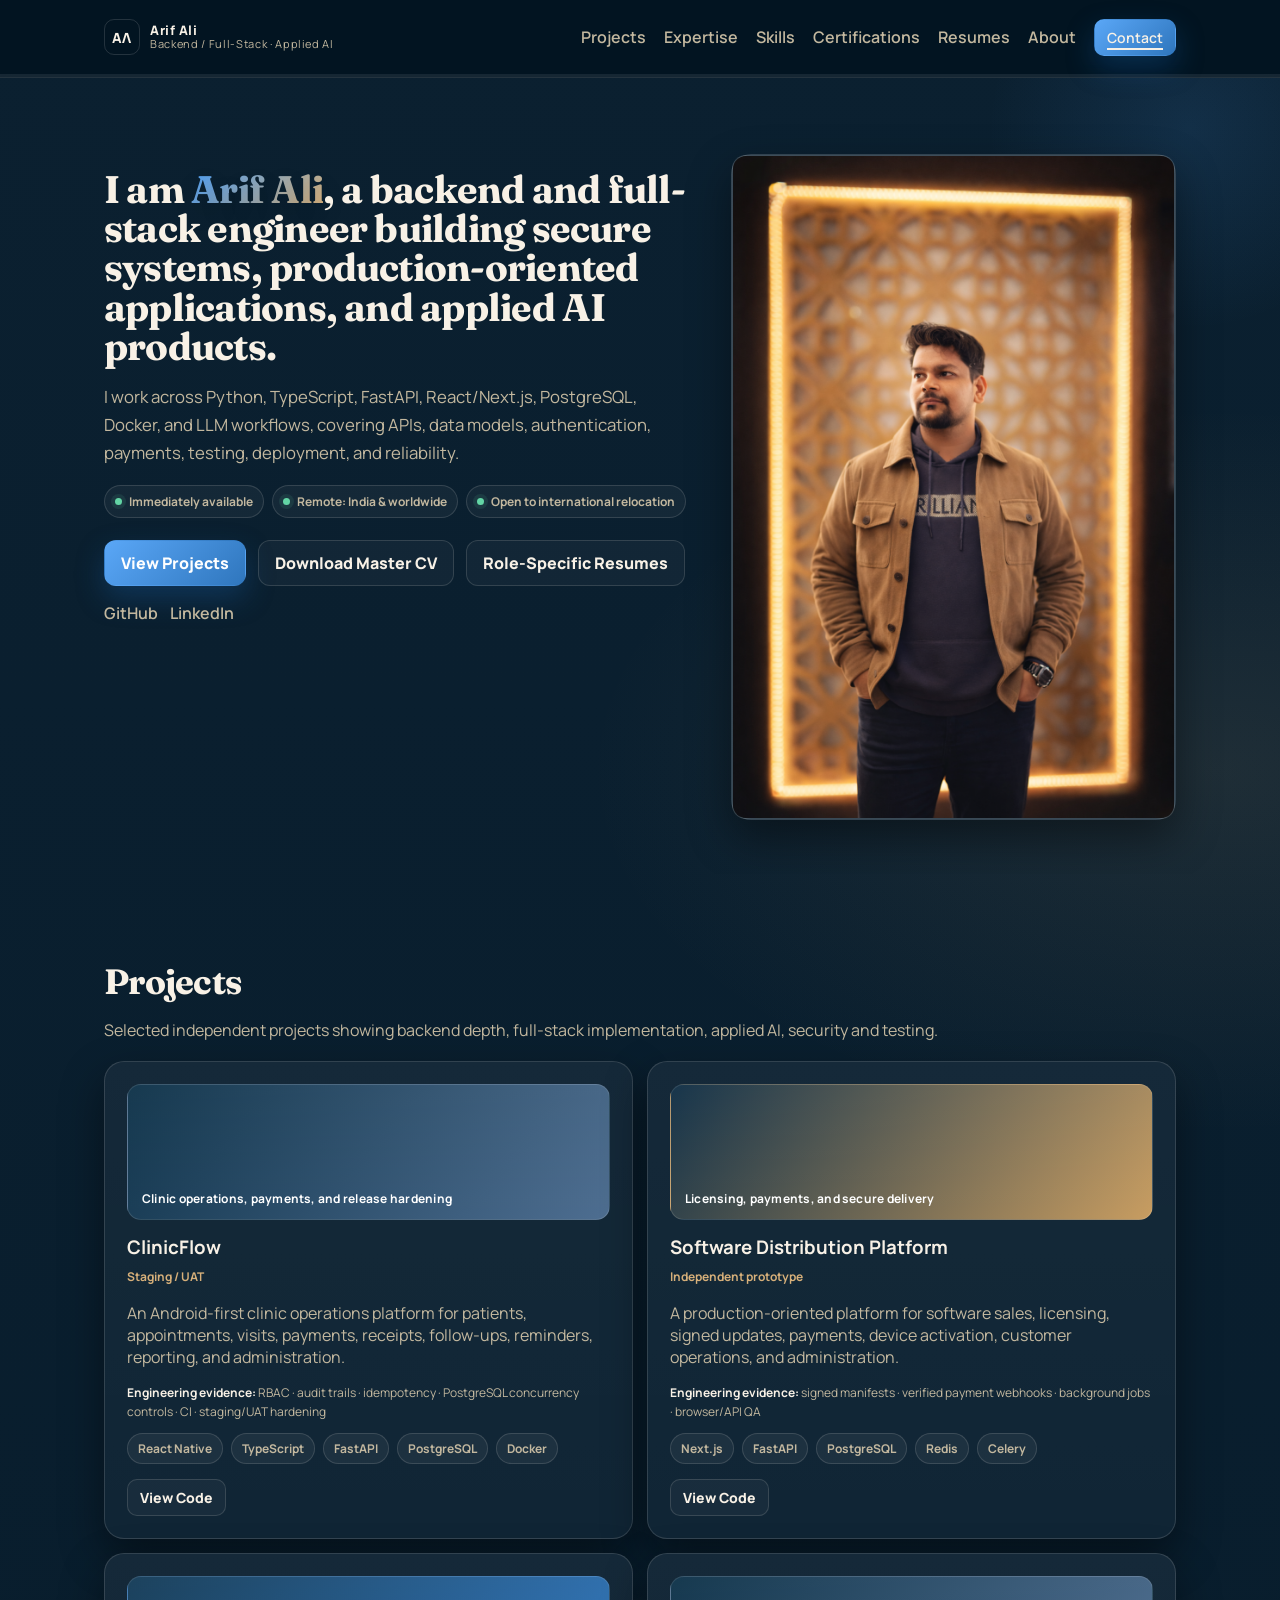
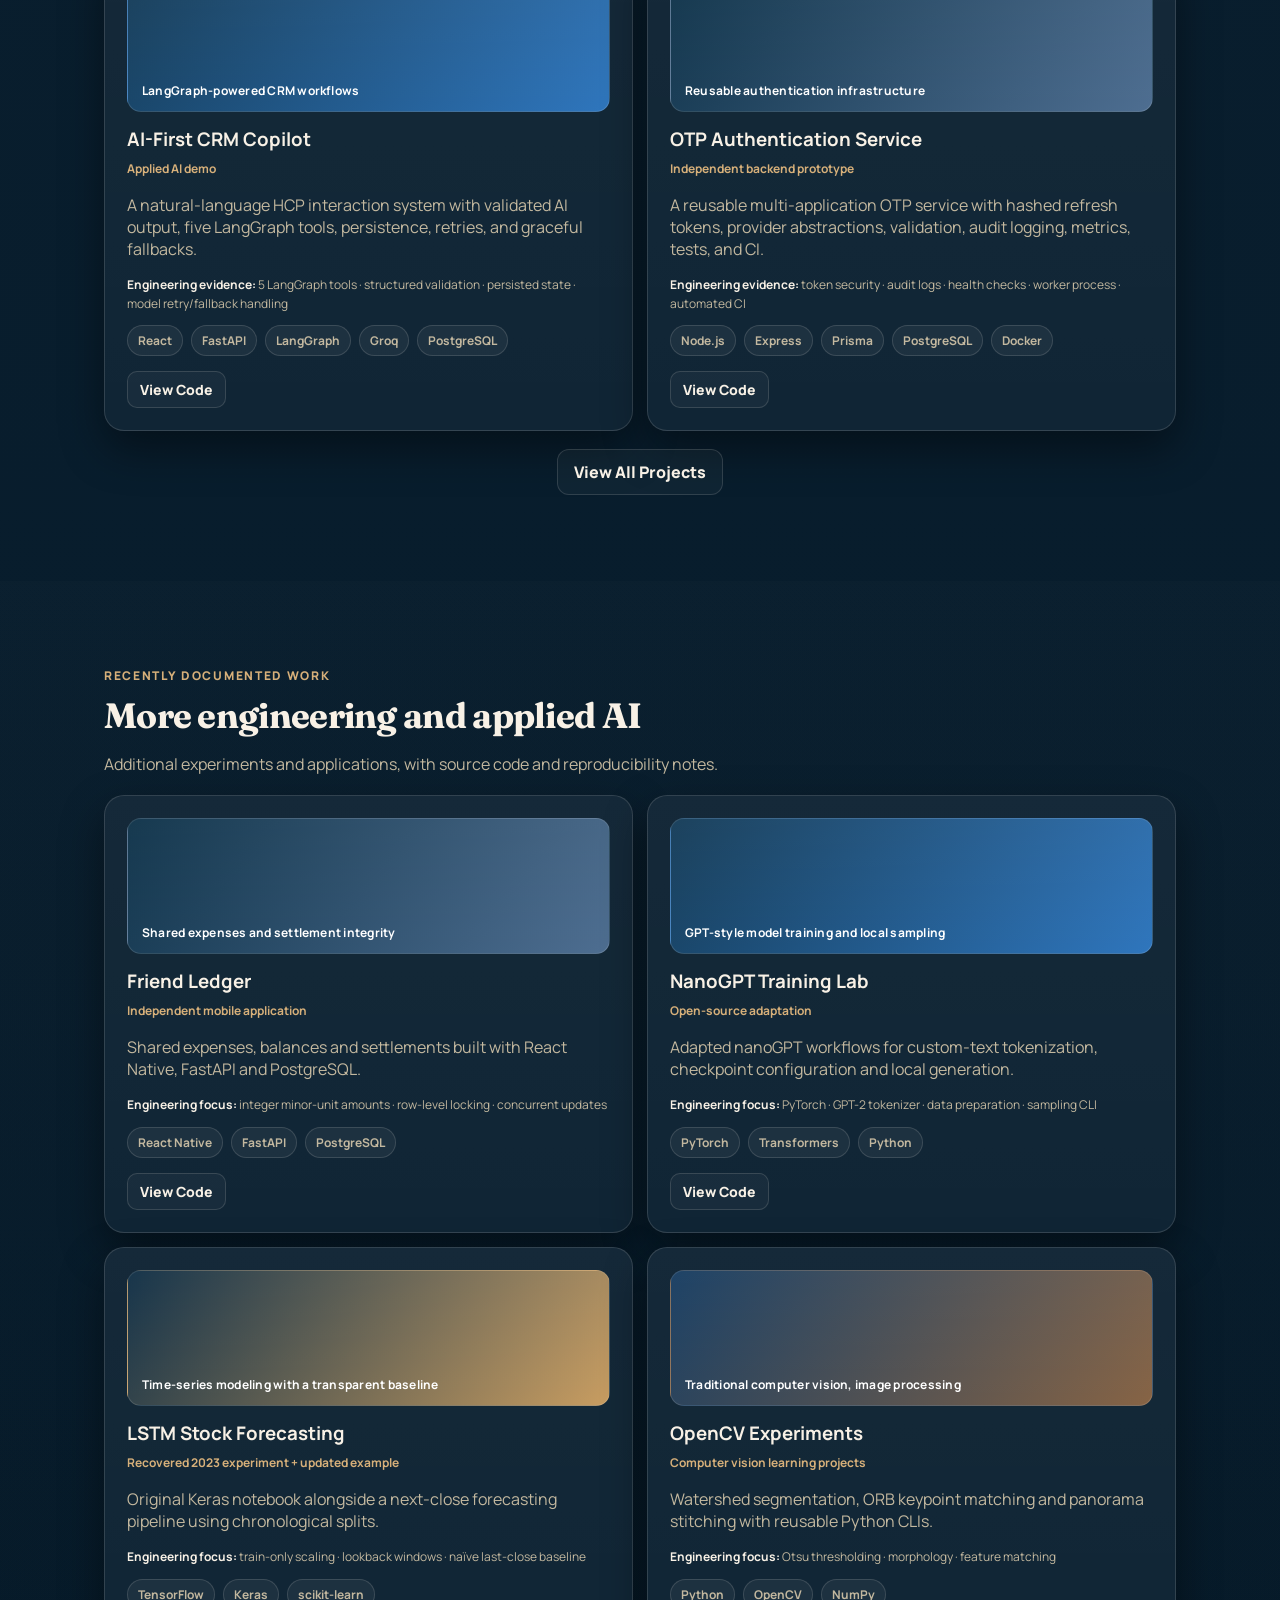
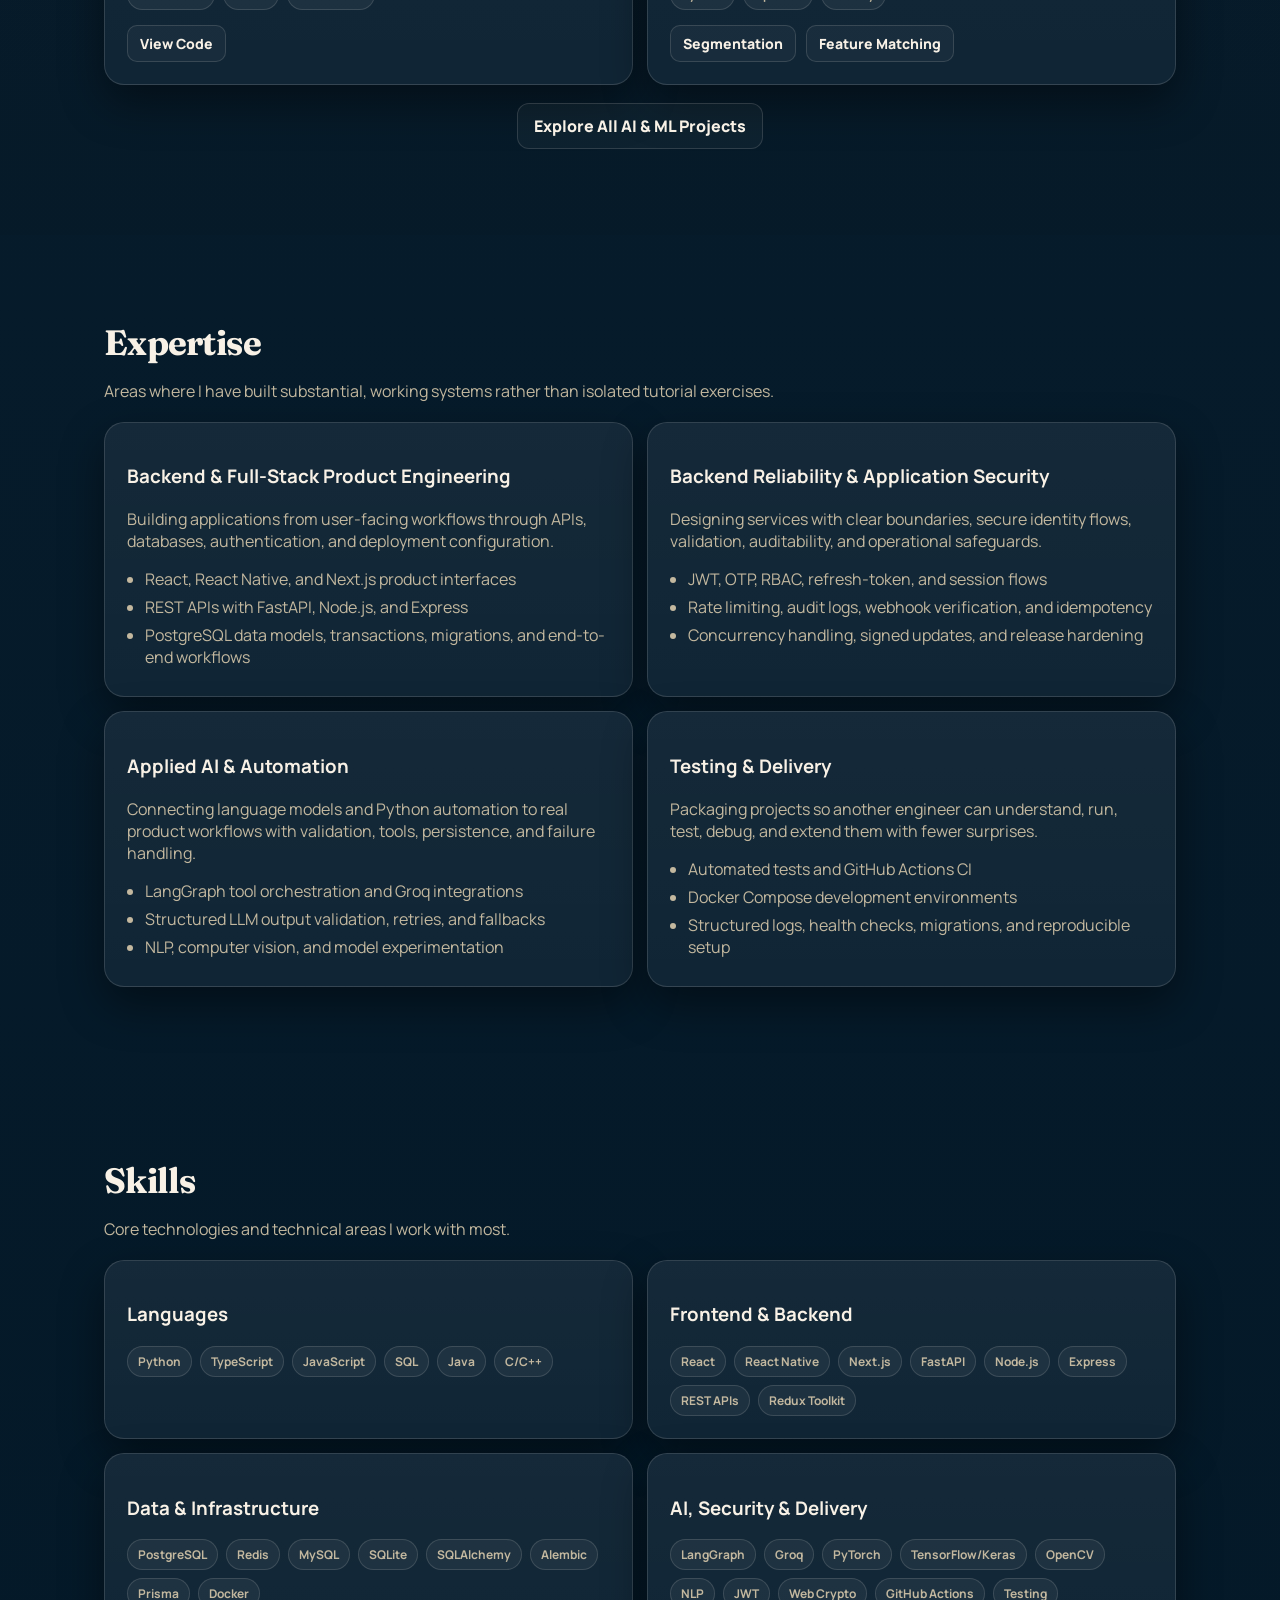
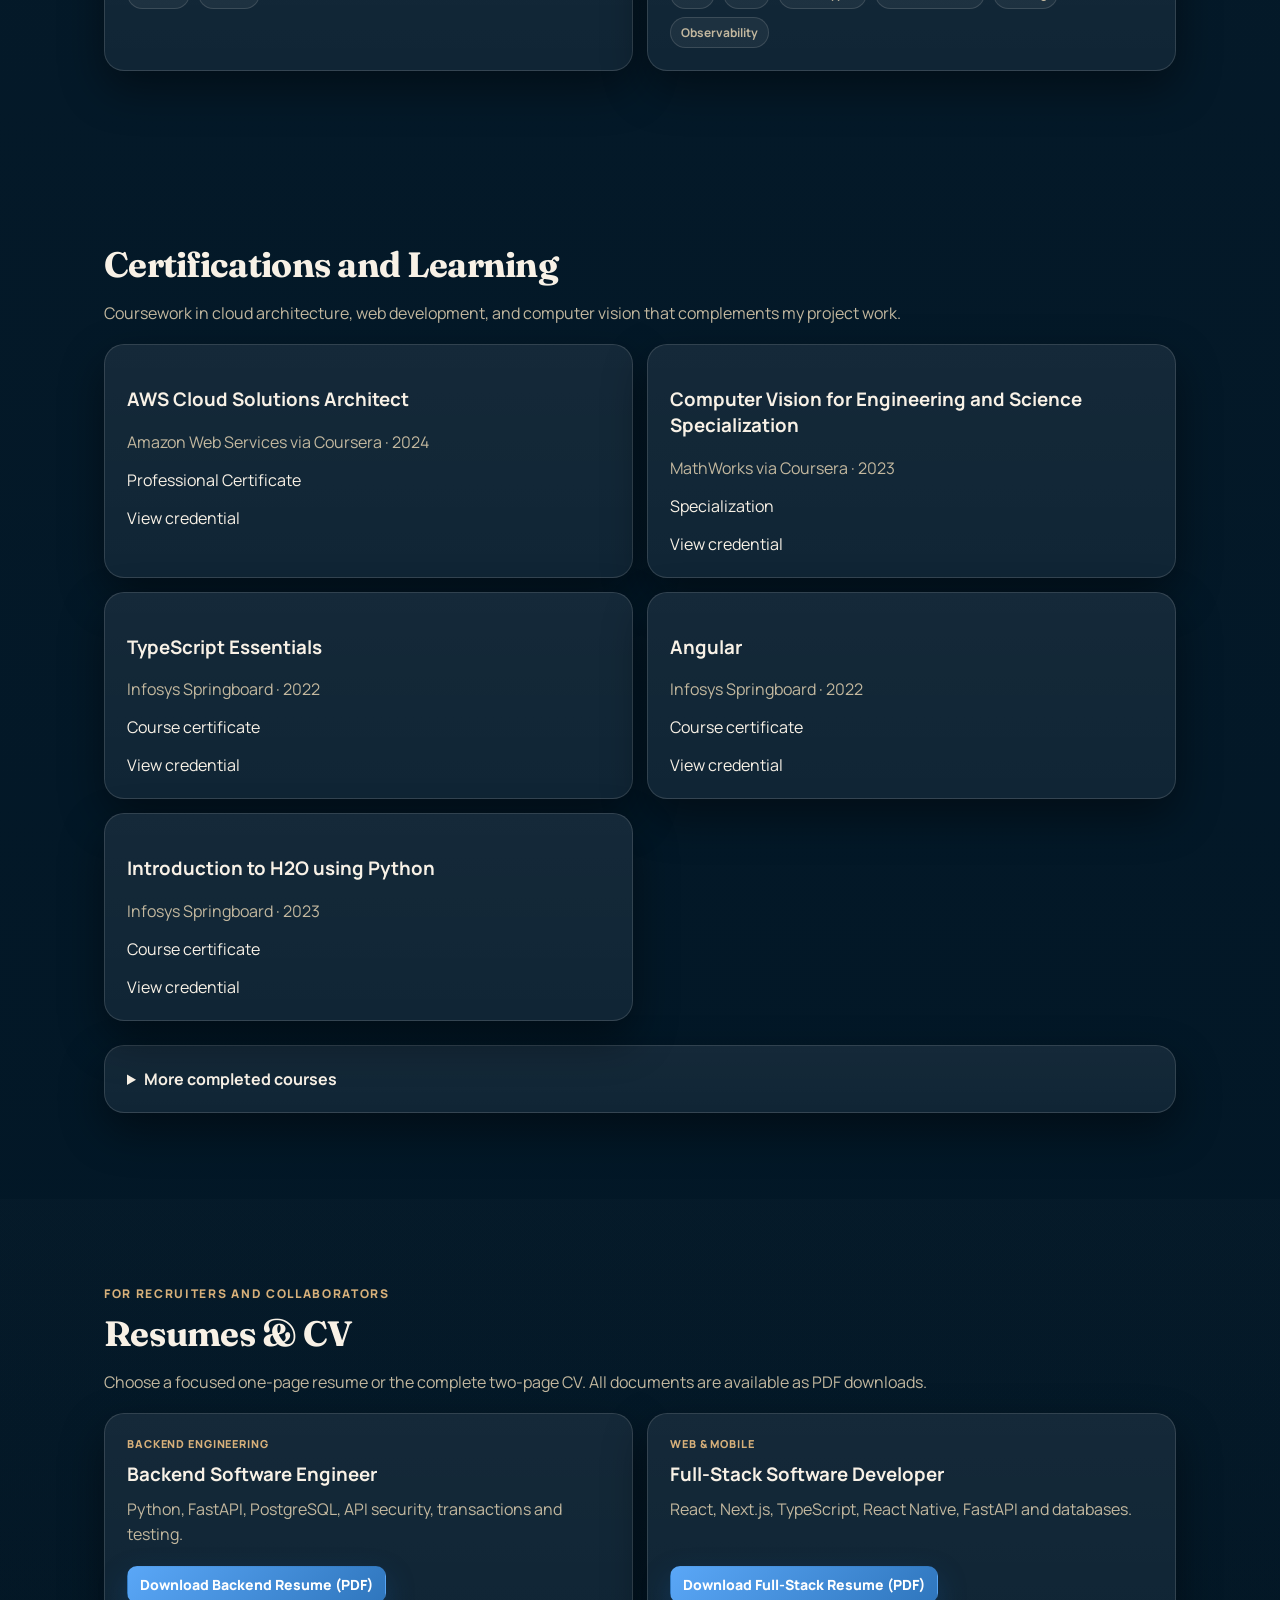
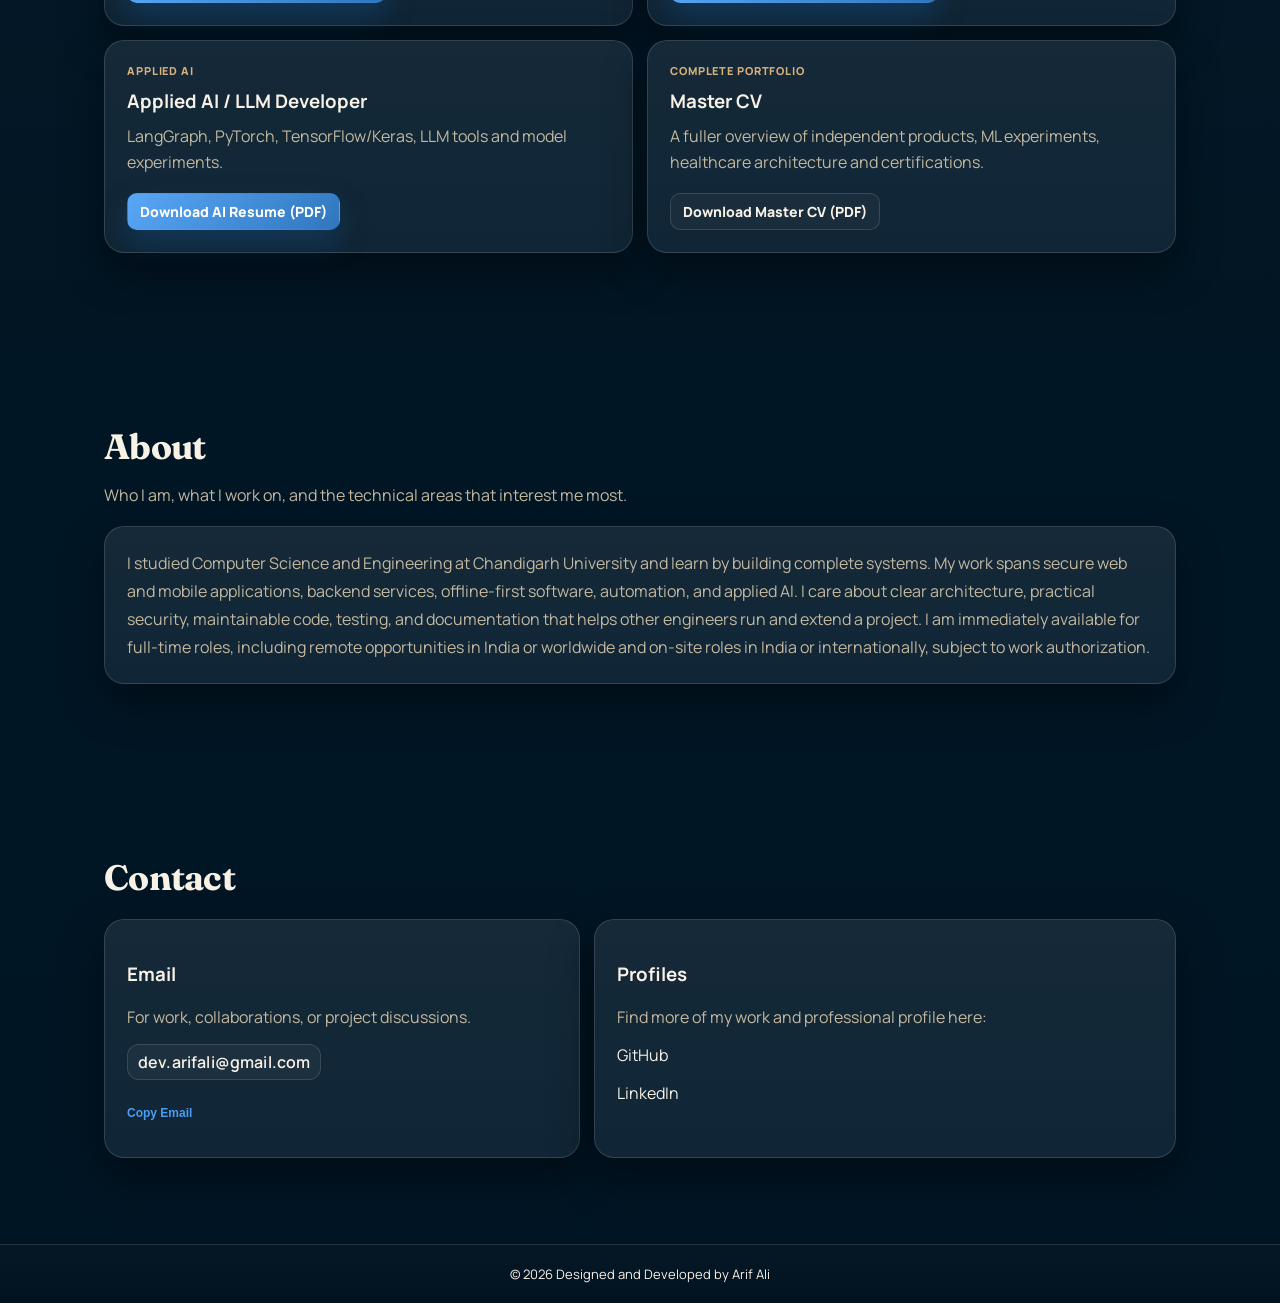
==== commit 217e69ff: "feat: refresh portfolio projects, international availability and recruiter resumes" ====
--- a/index.html
+++ b/index.html
@@ -37,6 +37,7 @@
         <a href="#expertise">Expertise</a>
         <a href="#skills">Skills</a>
         <a href="#certifications">Certifications</a>
+        <a href="#resumes">Resumes</a>
         <a href="#about">About</a>
         <a href="#contact" class="btn btn-sm">Contact</a>
       </nav>
@@ -60,12 +61,13 @@
           <div class="availability" aria-label="Work availability">
             <span>Immediately available</span>
             <span>Remote: India &amp; worldwide</span>
-            <span>Open to relocation across India</span>
+            <span>Open to international relocation</span>
           </div>
 
           <div class="cta">
             <a class="btn" href="#projects">View Projects</a>
-            <a class="btn btn-ghost" href="assets/resume.pdf" target="_blank" rel="noopener noreferrer">Download Resume</a>
+            <a class="btn btn-ghost" href="assets/resume.pdf" target="_blank" rel="noopener noreferrer">Download Master CV</a>
+            <a class="btn btn-ghost" href="#resumes">Role-Specific Resumes</a>
           </div>
 
           <div class="links">
@@ -86,7 +88,7 @@
       <div class="container">
         <div class="section-head reveal">
           <h2 class="h2">Projects</h2>
-          <p class="muted">Selected systems that demonstrate backend depth, full-stack delivery, applied AI, security, and production hardening.</p>
+          <p class="muted">Selected independent projects showing backend depth, full-stack implementation, applied AI, security and testing.</p>
         </div>
 
         <div class="grid">
@@ -96,6 +98,7 @@
             </div>
             <div class="project-top">
               <h3>ClinicFlow</h3>
+              <p class="project-status">Staging / UAT</p>
               <p class="muted">An Android-first clinic operations platform for patients, appointments, visits, payments, receipts, follow-ups, reminders, reporting, and administration.</p>
               <p class="project-proof"><strong>Engineering evidence:</strong> RBAC · audit trails · idempotency · PostgreSQL concurrency controls · CI · staging/UAT hardening</p>
               <div class="chips">
@@ -113,6 +116,7 @@
             </div>
             <div class="project-top">
               <h3>Software Distribution Platform</h3>
+              <p class="project-status">Independent prototype</p>
               <p class="muted">A production-oriented platform for software sales, licensing, signed updates, payments, device activation, customer operations, and administration.</p>
               <p class="project-proof"><strong>Engineering evidence:</strong> signed manifests · verified payment webhooks · background jobs · browser/API QA</p>
               <div class="chips">
@@ -130,6 +134,7 @@
             </div>
             <div class="project-top">
               <h3>AI-First CRM Copilot</h3>
+              <p class="project-status">Applied AI demo</p>
               <p class="muted">A natural-language HCP interaction system with validated AI output, five LangGraph tools, persistence, retries, and graceful fallbacks.</p>
               <p class="project-proof"><strong>Engineering evidence:</strong> 5 LangGraph tools · structured validation · persisted state · model retry/fallback handling</p>
               <div class="chips">
@@ -147,6 +152,7 @@
             </div>
             <div class="project-top">
               <h3>OTP Authentication Service</h3>
+              <p class="project-status">Independent backend prototype</p>
               <p class="muted">A reusable multi-application OTP service with hashed refresh tokens, provider abstractions, validation, audit logging, metrics, tests, and CI.</p>
               <p class="project-proof"><strong>Engineering evidence:</strong> token security · audit logs · health checks · worker process · automated CI</p>
               <div class="chips">
@@ -161,6 +167,69 @@
 
         <div class="section-actions reveal">
           <a class="btn btn-ghost" href="projects.html">View All Projects</a>
+        </div>
+      </div>
+    </section>
+
+
+    <section id="recent-work" class="section section-alt">
+      <div class="container">
+        <div class="section-head reveal">
+          <p class="eyebrow">Recently documented work</p>
+          <h2 class="h2">More engineering and applied AI</h2>
+          <p class="muted">Additional experiments and applications, with source code and reproducibility notes.</p>
+        </div>
+        <div class="grid">
+          <article class="card project reveal">
+            <div class="project-visual visual-social"><span>Shared expenses and settlement integrity</span></div>
+            <div class="project-top">
+              <h3>Friend Ledger</h3>
+              <p class="project-status">Independent mobile application</p>
+              <p class="muted">Shared expenses, balances and settlements built with React Native, FastAPI and PostgreSQL.</p>
+              <p class="project-proof"><strong>Engineering focus:</strong> integer minor-unit amounts · row-level locking · concurrent updates</p>
+              <div class="chips"><span>React Native</span><span>FastAPI</span><span>PostgreSQL</span></div>
+            </div>
+            <div class="project-actions"><a class="btn btn-sm btn-ghost" href="https://github.com/Er-Arif/friend-ledger" target="_blank" rel="noopener noreferrer">View Code</a></div>
+          </article>
+          <article class="card project reveal">
+            <div class="project-visual visual-nlp"><span>GPT-style model training and local sampling</span></div>
+            <div class="project-top">
+              <h3>NanoGPT Training Lab</h3>
+              <p class="project-status">Open-source adaptation</p>
+              <p class="muted">Adapted nanoGPT workflows for custom-text tokenization, checkpoint configuration and local generation.</p>
+              <p class="project-proof"><strong>Engineering focus:</strong> PyTorch · GPT-2 tokenizer · data preparation · sampling CLI</p>
+              <div class="chips"><span>PyTorch</span><span>Transformers</span><span>Python</span></div>
+            </div>
+            <div class="project-actions"><a class="btn btn-sm btn-ghost" href="https://github.com/Er-Arif/nanogpt-training-lab" target="_blank" rel="noopener noreferrer">View Code</a></div>
+          </article>
+          <article class="card project reveal">
+            <div class="project-visual visual-stock"><span>Time-series modeling with a transparent baseline</span></div>
+            <div class="project-top">
+              <h3>LSTM Stock Forecasting</h3>
+              <p class="project-status">Recovered 2023 experiment + updated example</p>
+              <p class="muted">Original Keras notebook alongside a next-close forecasting pipeline using chronological splits.</p>
+              <p class="project-proof"><strong>Engineering focus:</strong> train-only scaling · lookback windows · naïve last-close baseline</p>
+              <div class="chips"><span>TensorFlow</span><span>Keras</span><span>scikit-learn</span></div>
+            </div>
+            <div class="project-actions"><a class="btn btn-sm btn-ghost" href="https://github.com/Er-Arif/lstm-stock-forecasting" target="_blank" rel="noopener noreferrer">View Code</a></div>
+          </article>
+          <article class="card project reveal">
+            <div class="project-visual visual-photo"><span>Traditional computer vision, image processing</span></div>
+            <div class="project-top">
+              <h3>OpenCV Experiments</h3>
+              <p class="project-status">Computer vision learning projects</p>
+              <p class="muted">Watershed segmentation, ORB keypoint matching and panorama stitching with reusable Python CLIs.</p>
+              <p class="project-proof"><strong>Engineering focus:</strong> Otsu thresholding · morphology · feature matching</p>
+              <div class="chips"><span>Python</span><span>OpenCV</span><span>NumPy</span></div>
+            </div>
+            <div class="project-actions">
+              <a class="btn btn-sm btn-ghost" href="https://github.com/Er-Arif/opencv-watershed-segmentation" target="_blank" rel="noopener noreferrer">Segmentation</a>
+              <a class="btn btn-sm btn-ghost" href="https://github.com/Er-Arif/opencv-feature-matching" target="_blank" rel="noopener noreferrer">Feature Matching</a>
+            </div>
+          </article>
+        </div>
+        <div class="section-actions reveal">
+          <a class="btn btn-ghost" href="projects.html#machine-learning">Explore All AI &amp; ML Projects</a>
         </div>
       </div>
     </section>
@@ -248,7 +317,7 @@
           <article class="card reveal">
             <h3>AI, Security &amp; Delivery</h3>
             <div class="chips">
-              <span>LangGraph</span><span>Groq</span><span>PyTorch</span><span>NLP</span><span>JWT</span><span>Web Crypto</span><span>GitHub Actions</span><span>Testing</span><span>Observability</span>
+              <span>LangGraph</span><span>Groq</span><span>PyTorch</span><span>TensorFlow/Keras</span><span>OpenCV</span><span>NLP</span><span>JWT</span><span>Web Crypto</span><span>GitHub Actions</span><span>Testing</span><span>Observability</span>
             </div>
           </article>
         </div>
@@ -307,6 +376,43 @@
       </div>
     </section>
 
+
+    <section id="resumes" class="section section-alt">
+      <div class="container">
+        <div class="section-head reveal">
+          <p class="eyebrow">For recruiters and collaborators</p>
+          <h2 class="h2">Resumes &amp; CV</h2>
+          <p class="muted">Choose a focused one-page resume or the complete two-page CV. All documents are available as PDF downloads.</p>
+        </div>
+        <div class="grid resume-grid">
+          <article class="card resume-card reveal">
+            <p class="resume-tag">Backend engineering</p>
+            <h3>Backend Software Engineer</h3>
+            <p class="muted">Python, FastAPI, PostgreSQL, API security, transactions and testing.</p>
+            <a class="btn btn-sm" href="assets/resume-backend.pdf" target="_blank" rel="noopener noreferrer" download>Download Backend Resume (PDF)</a>
+          </article>
+          <article class="card resume-card reveal">
+            <p class="resume-tag">Web &amp; mobile</p>
+            <h3>Full-Stack Software Developer</h3>
+            <p class="muted">React, Next.js, TypeScript, React Native, FastAPI and databases.</p>
+            <a class="btn btn-sm" href="assets/resume-fullstack.pdf" target="_blank" rel="noopener noreferrer" download>Download Full-Stack Resume (PDF)</a>
+          </article>
+          <article class="card resume-card reveal">
+            <p class="resume-tag">Applied AI</p>
+            <h3>Applied AI / LLM Developer</h3>
+            <p class="muted">LangGraph, PyTorch, TensorFlow/Keras, LLM tools and model experiments.</p>
+            <a class="btn btn-sm" href="assets/resume-applied-ai.pdf" target="_blank" rel="noopener noreferrer" download>Download AI Resume (PDF)</a>
+          </article>
+          <article class="card resume-card reveal">
+            <p class="resume-tag">Complete portfolio</p>
+            <h3>Master CV</h3>
+            <p class="muted">A fuller overview of independent products, ML experiments, healthcare architecture and certifications.</p>
+            <a class="btn btn-sm btn-ghost" href="assets/resume.pdf" target="_blank" rel="noopener noreferrer" download>Download Master CV (PDF)</a>
+          </article>
+        </div>
+      </div>
+    </section>
+
     <section id="about" class="section">
       <div class="container">
         <div class="section-head reveal">
@@ -319,7 +425,7 @@
             I studied Computer Science and Engineering at Chandigarh University and learn by building complete systems.
             My work spans secure web and mobile applications, backend services, offline-first software, automation, and applied AI.
             I care about clear architecture, practical security, maintainable code, testing, and documentation that helps other engineers run and extend a project.
-            I am immediately available for full-time roles, including remote opportunities in India or worldwide and onsite roles anywhere in India.
+            I am immediately available for full-time roles, including remote opportunities in India or worldwide and on-site roles in India or internationally, subject to work authorization.
           </p>
         </div>
       </div>
--- a/style.css
+++ b/style.css
@@ -601,3 +601,43 @@
 .certification-details{margin-top:24px}
 .certification-details summary{cursor:pointer;font-weight:700}
 .sr-only{position:absolute;width:1px;height:1px;padding:0;margin:-1px;overflow:hidden;clip:rect(0,0,0,0);white-space:nowrap;border:0}
+
+/* Portfolio content refresh: project grouping and recruiter documents */
+.section-alt{
+  background:linear-gradient(180deg, rgba(255,255,255,.012), rgba(0,0,0,.055));
+}
+.project-status{
+  font-size:12px;
+  font-weight:700;
+  color:var(--accent);
+  margin:8px 0 10px;
+  line-height:1.5;
+}
+.project-group-heading{
+  grid-column:1/-1;
+  font-family:Fraunces,Georgia,serif;
+  font-size:clamp(1.25rem,2.5vw,1.7rem);
+  line-height:1.2;
+  margin:28px 0 6px;
+  scroll-margin-top:105px;
+}
+.project-group-heading:first-child{margin-top:0}
+.resume-card{display:flex;flex-direction:column;gap:10px}
+.resume-card h3{margin:0}
+.resume-card p.muted{line-height:1.6;margin:0 0 8px}
+.resume-card .btn{margin-top:auto;align-self:flex-start}
+.resume-tag{
+  margin:0;
+  color:var(--accent);
+  text-transform:uppercase;
+  font-weight:800;
+  letter-spacing:.08em;
+  font-size:11px;
+}
+.case-study-note{margin-top:20px}
+.case-study-note h3{margin:0 0 8px}
+.case-study-note p{margin:0;line-height:1.7}
+@media(max-width:560px){
+  .resume-card .btn{width:100%;text-align:center}
+  .project-group-heading{scroll-margin-top:90px}
+}
